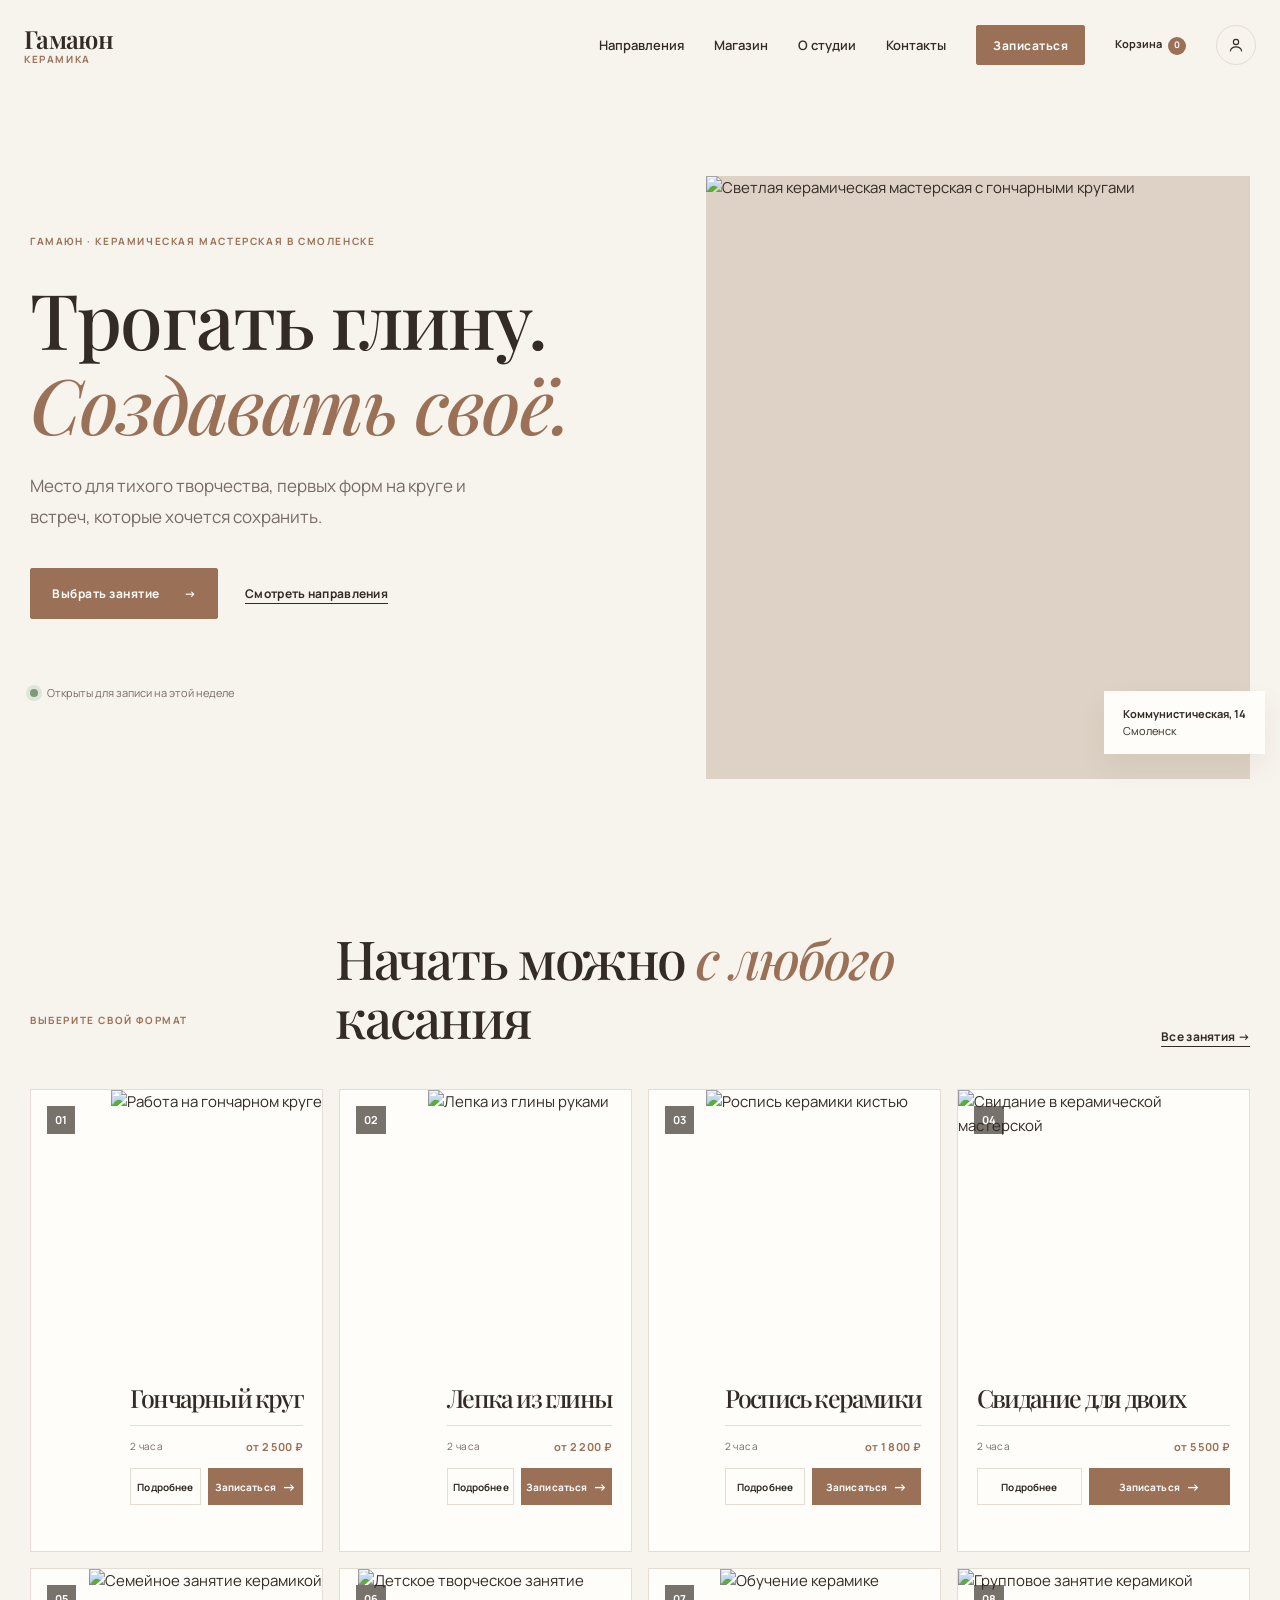
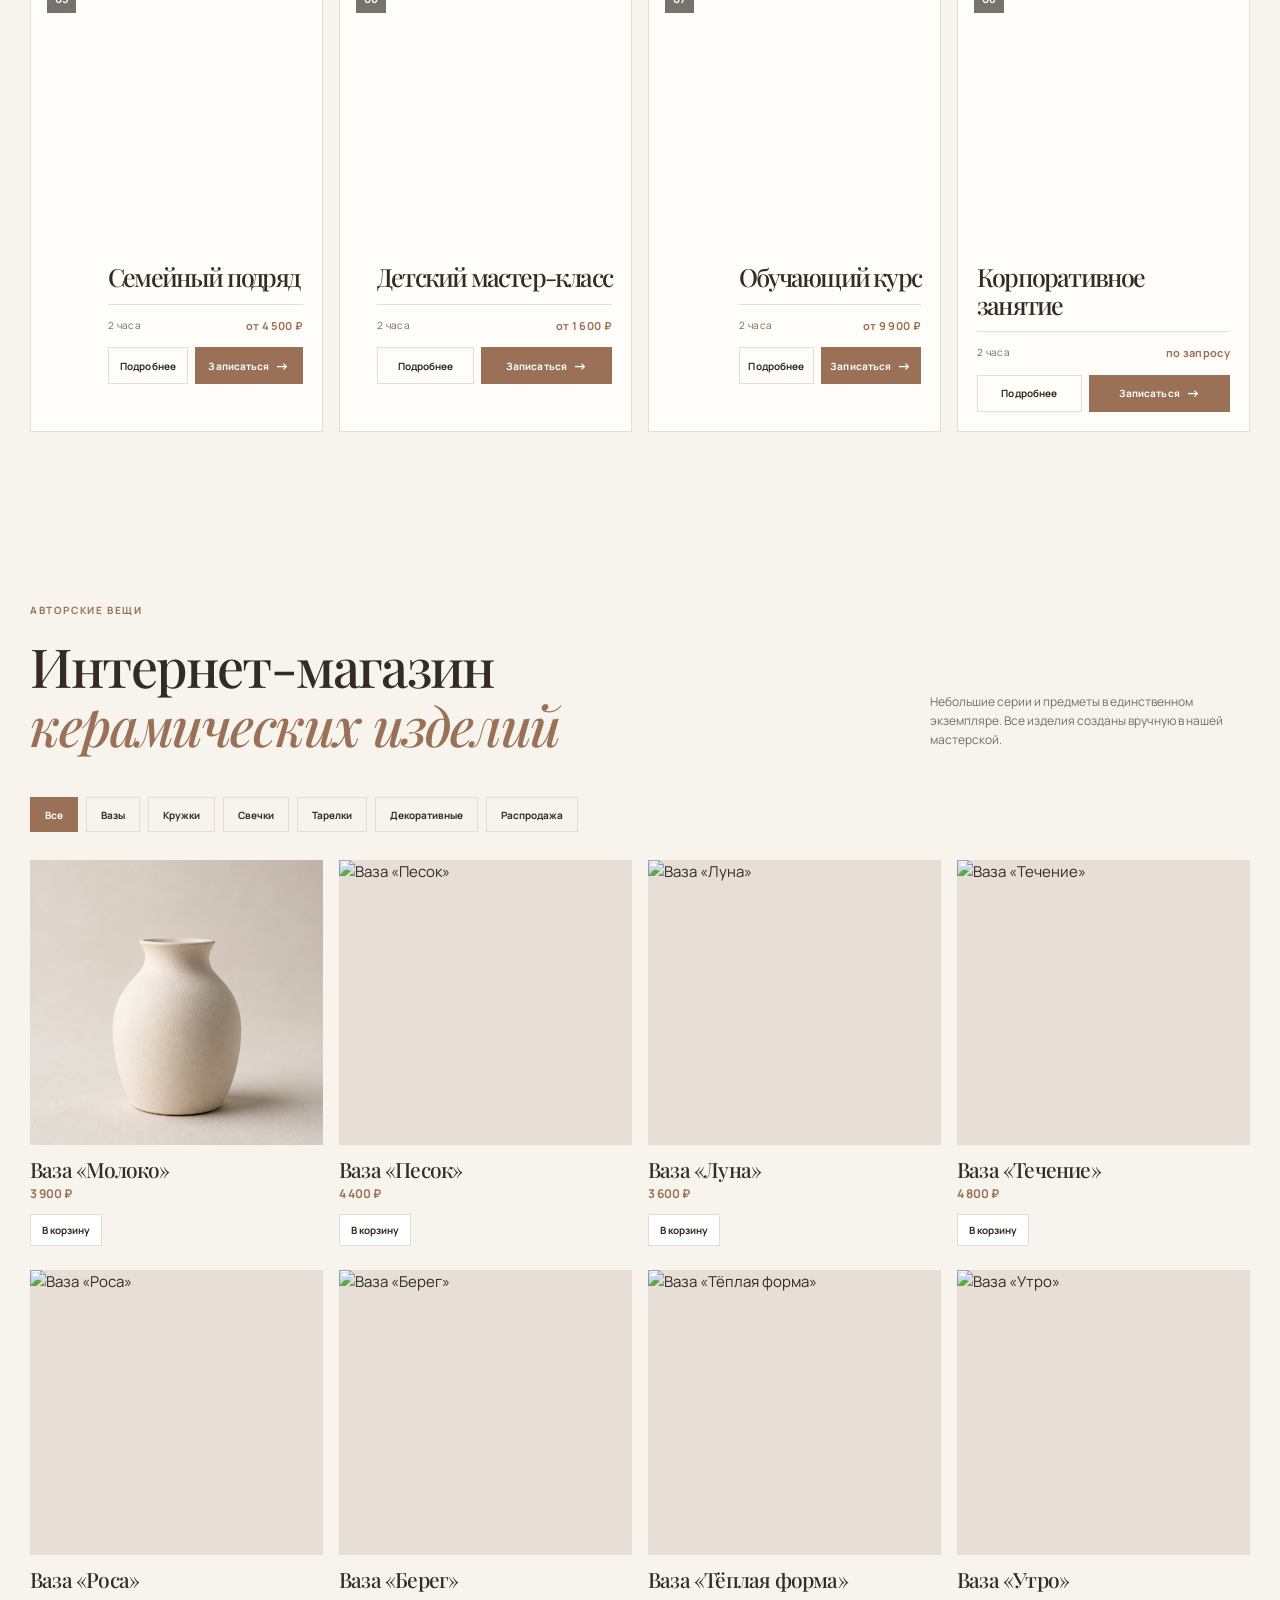
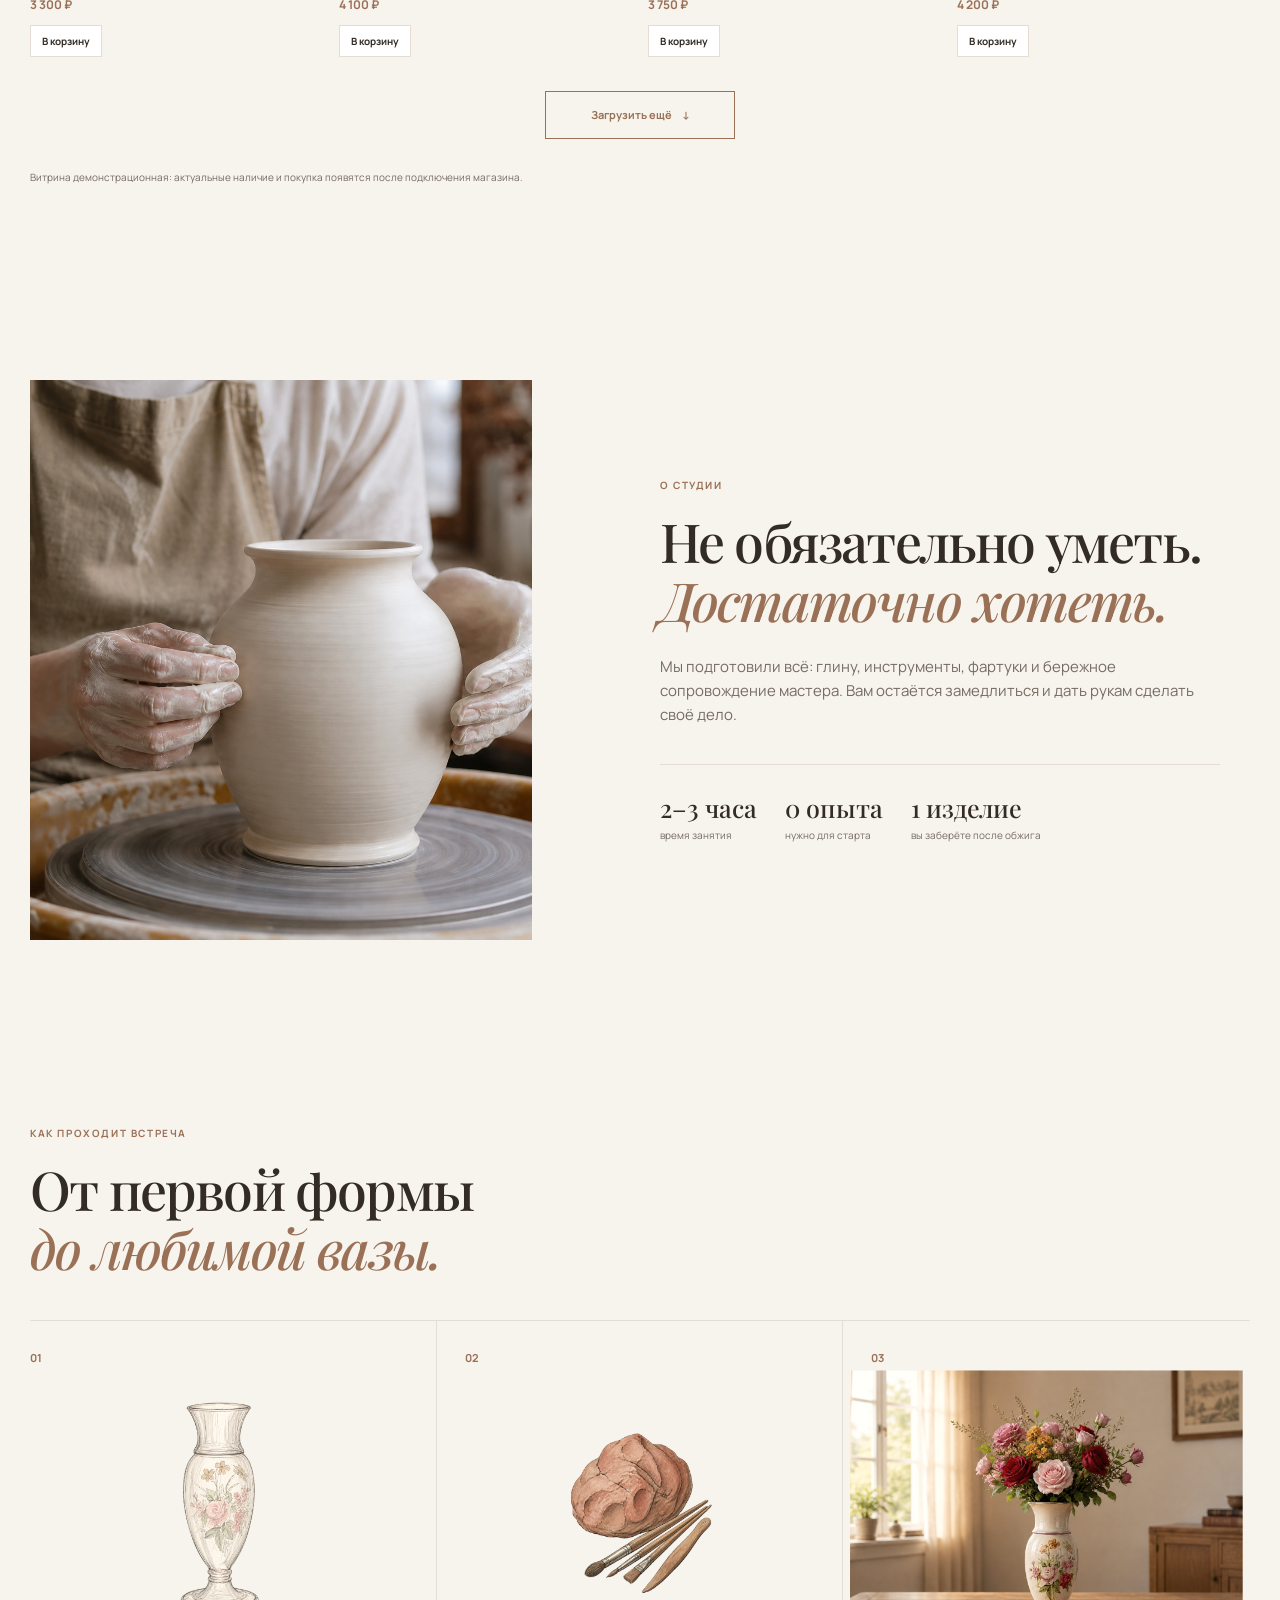
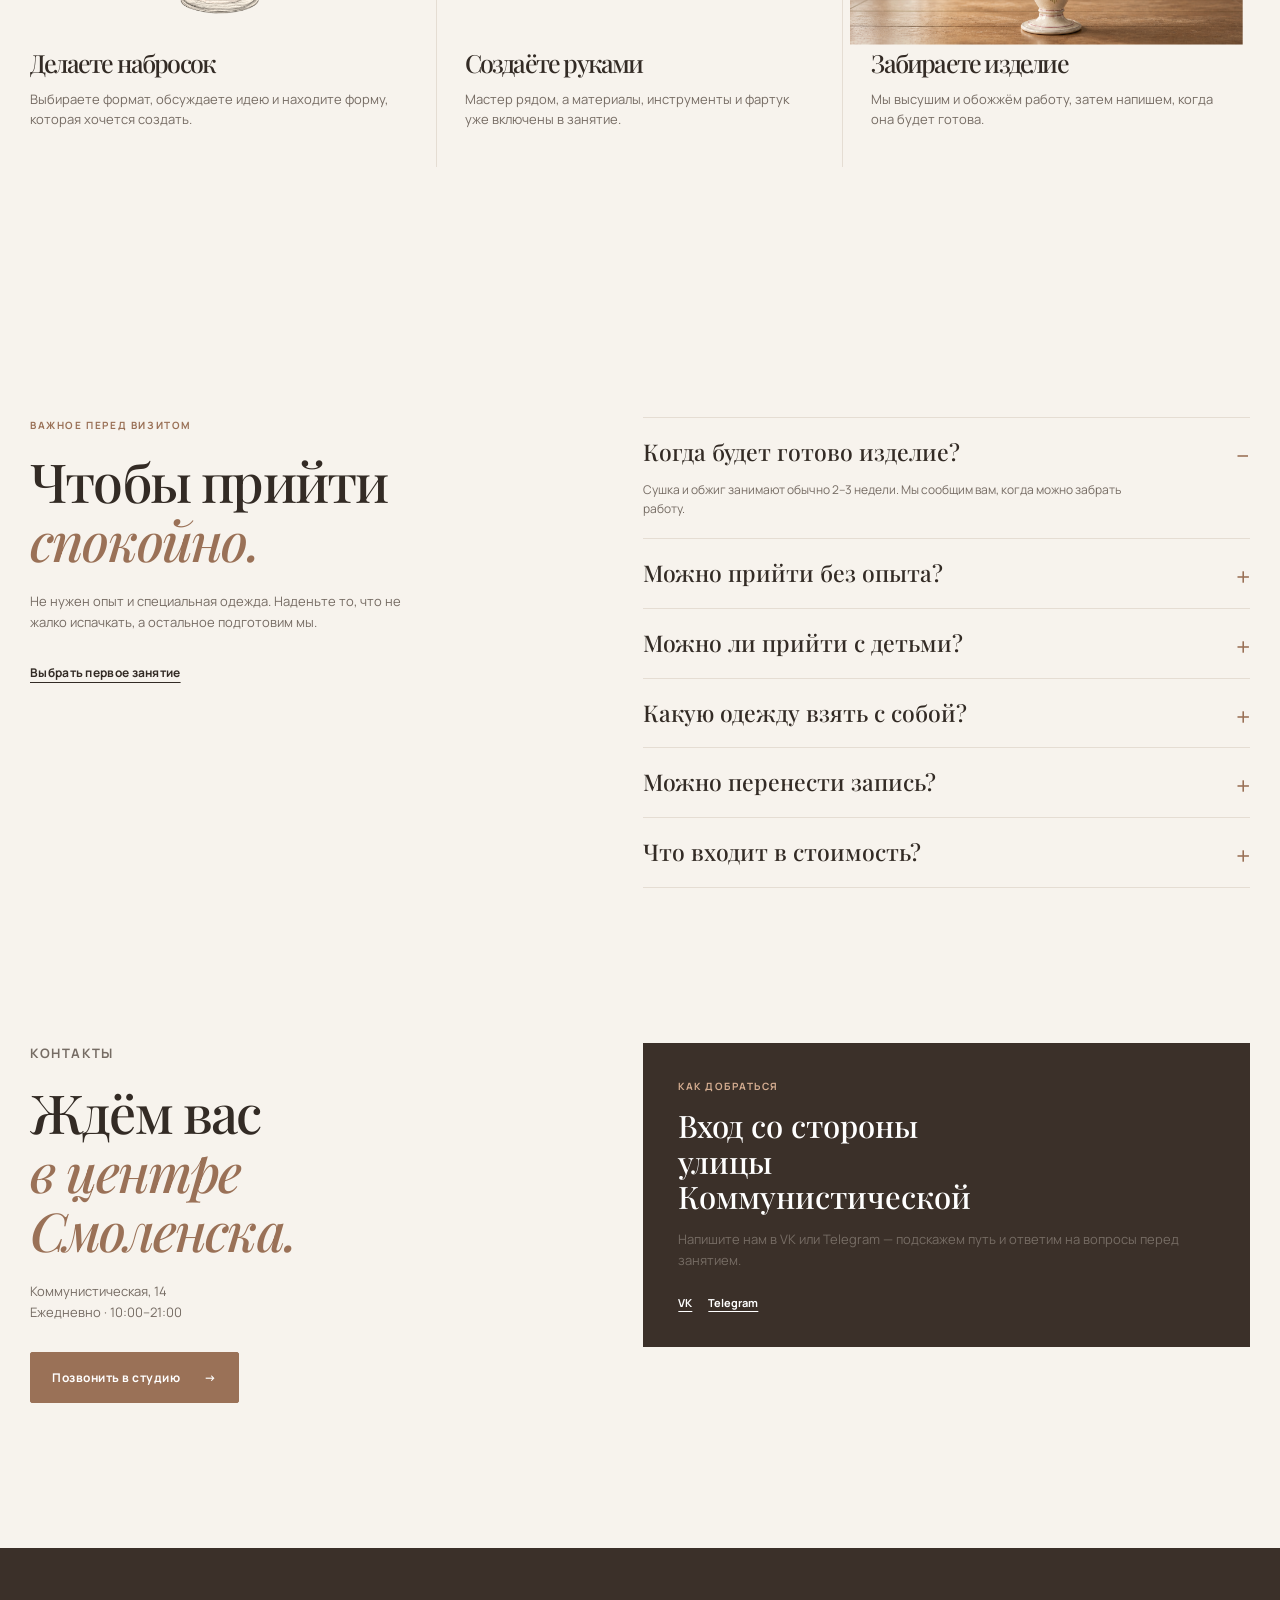
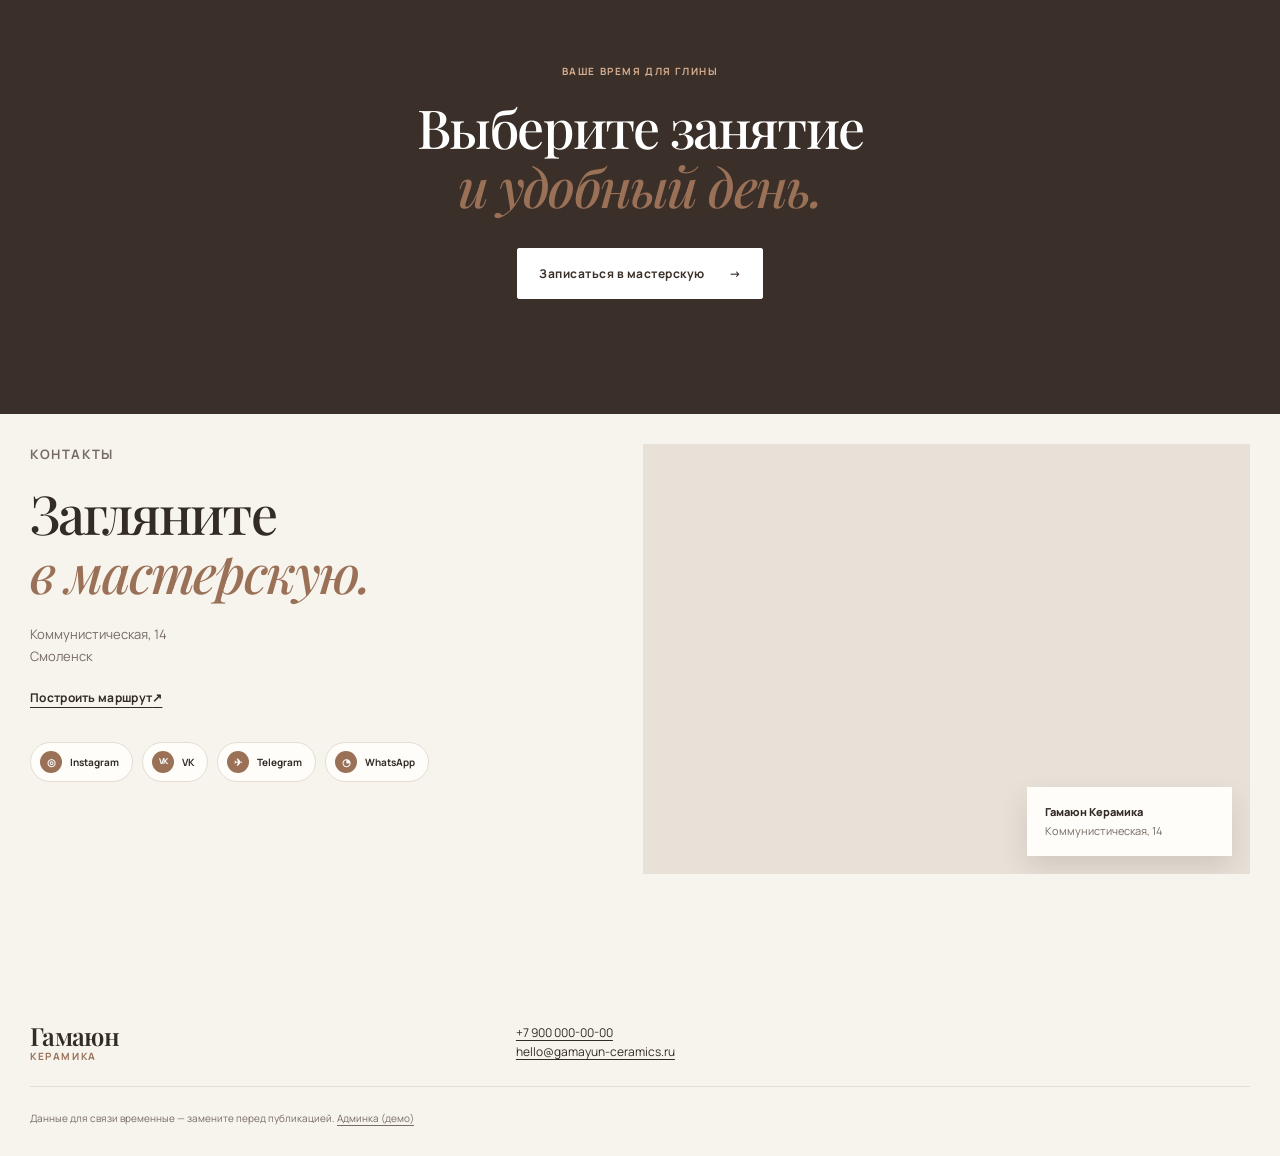
==== index.html @ 647c7cc1 "Сократить отступ у карты" ====
<!doctype html>
<html lang="ru">
  <head>
    <meta charset="utf-8">
    <meta name="viewport" content="width=device-width, initial-scale=1">
    <meta name="description" content="Гамаюн Керамика — мастерская керамики в Смоленске. Лепка, гончарный круг и мастер-классы.">
    <title>Гамаюн Керамика — мастерская в Смоленске</title>
    <link rel="preconnect" href="https://fonts.googleapis.com">
    <link rel="preconnect" href="https://fonts.gstatic.com" crossorigin>
    <link href="https://fonts.googleapis.com/css2?family=Manrope:wght@400;500;600;700&family=Playfair+Display:ital,wght@0,500;0,600;1,500&display=swap" rel="stylesheet">
    <link rel="stylesheet" href="css/style.css?v=20260825-14">
  </head>
  <body>
    <header class="site-header">
      <a class="brand" href="index.html" aria-label="Гамаюн Керамика, главная">Гамаюн <span>Керамика</span></a>
      <button class="menu-toggle" type="button" aria-expanded="false" aria-controls="site-nav" aria-label="Открыть меню">
        <span></span><span></span><span></span>
      </button>
      <nav id="site-nav" class="site-nav" aria-label="Основная навигация">
        <a href="#directions">Направления</a>
        <a href="#shop">Магазин</a>
        <a href="#studio">О студии</a>
        <a href="#contacts">Контакты</a>
        <a class="button button-small" href="booking.html">Записаться</a>
        <a class="cart-link" href="cart.html">Корзина <span data-cart-count>0</span></a>
        <a class="account-link" href="account.html" aria-label="Войти или зарегистрироваться" title="Войти или зарегистрироваться"><svg viewBox="0 0 24 24" aria-hidden="true"><circle cx="12" cy="8" r="3.5"></circle><path d="M4.5 20c.8-3.7 3.3-5.5 7.5-5.5s6.7 1.8 7.5 5.5"></path></svg></a>
      </nav>
    </header>

    <main>
      <section class="hero">
        <div class="hero-copy">
          <p class="eyebrow">Гамаюн · керамическая мастерская в Смоленске</p>
          <h1>Трогать глину.<br><em>Создавать своё.</em></h1>
          <p class="lead">Место для тихого творчества, первых форм на круге и встреч, которые хочется сохранить.</p>
          <div class="hero-actions">
            <a class="button" href="booking.html">Выбрать занятие <span aria-hidden="true">→</span></a>
            <a class="text-link" href="#directions">Смотреть направления</a>
          </div>
          <p class="availability"><span></span> Открыты для записи на этой неделе</p>
        </div>
        <div class="hero-image image-frame">
          <img data-image-key="hero" src="https://assets.zyrosite.com/cdn-cgi/image/format%3Dauto%2Cw%3D1920%2Cfit%3Dcrop/A85q42BvQaHppbOR/atelier_sa-c-same_ambiance_5-mk38g83LMkfzqwEm.jpg" alt="Светлая керамическая мастерская с гончарными кругами">
        </div>
        <aside class="hero-note"><strong>Коммунистическая, 14</strong><br>Смоленск</aside>
      </section>

      <section id="directions" class="section directions">
        <div class="section-heading">
          <p class="eyebrow">Выберите свой формат</p>
          <h2>Начать можно <em>с любого</em> касания</h2>
          <a class="text-link desktop-only" href="booking.html">Все занятия →</a>
        </div>
        <div class="direction-grid">
          <article class="direction-card"><img data-image-key="wheel" src="https://images.unsplash.com/photo-1609881582441-7c9385db15c3?auto=format&fit=crop&w=1000&q=80" alt="Работа на гончарном круге" loading="lazy"><span class="card-label">01</span><div class="card-content"><h3>Гончарный круг</h3><p>Первая форма за один вечер</p><div class="card-meta"><span>2 часа</span><strong>от 2 500 ₽</strong></div><div class="card-actions"><a href="details.html?type=wheel">Подробнее</a><a href="calendar.html?type=wheel">Записаться <span>→</span></a></div></div></article>
          <article class="direction-card"><img data-image-key="handbuilding" src="https://images.unsplash.com/photo-1610701596007-11502861dcfa?auto=format&fit=crop&w=1000&q=80" alt="Лепка из глины руками" loading="lazy"><span class="card-label">02</span><div class="card-content"><h3>Лепка из глины</h3><p>Свободная форма руками</p><div class="card-meta"><span>2 часа</span><strong>от 2 200 ₽</strong></div><div class="card-actions"><a href="details.html?type=handbuilding">Подробнее</a><a href="calendar.html?type=handbuilding">Записаться <span>→</span></a></div></div></article>
          <article class="direction-card"><img data-image-key="painting" src="https://images.unsplash.com/photo-1609881582441-7c9385db15c3?auto=format&fit=crop&w=1000&q=80" alt="Роспись керамики кистью" loading="lazy"><span class="card-label">03</span><div class="card-content"><h3>Роспись керамики</h3><p>Цвет, детали и личный узор</p><div class="card-meta"><span>2 часа</span><strong>от 1 800 ₽</strong></div><div class="card-actions"><a href="details.html?type=painting">Подробнее</a><a href="calendar.html?type=painting">Записаться <span>→</span></a></div></div></article>
          <article class="direction-card"><img data-image-key="date" src="https://images.unsplash.com/photo-1610701596007-11502861dcfa?auto=format&fit=crop&w=1000&q=80" alt="Свидание в керамической мастерской" loading="lazy"><span class="card-label">04</span><div class="card-content"><h3>Свидание для двоих</h3><p>Общее изделие и ваш вечер</p><div class="card-meta"><span>2 часа</span><strong>от 5 500 ₽</strong></div><div class="card-actions"><a href="details.html?type=date">Подробнее</a><a href="calendar.html?type=date">Записаться <span>→</span></a></div></div></article>
          <article class="direction-card"><img data-image-key="family" src="https://images.unsplash.com/photo-1565193566173-7a0ee3dbe261?auto=format&fit=crop&w=1000&q=80" alt="Семейное занятие керамикой" loading="lazy"><span class="card-label">05</span><div class="card-content"><h3>Семейный подряд</h3><p>Время вместе за одним столом</p><div class="card-meta"><span>2 часа</span><strong>от 4 500 ₽</strong></div><div class="card-actions"><a href="details.html?type=family">Подробнее</a><a href="calendar.html?type=family">Записаться <span>→</span></a></div></div></article>
          <article class="direction-card"><img data-image-key="kids" src="https://images.unsplash.com/photo-1678296728930-775d299daaca?auto=format&fit=crop&w=1000&q=80" alt="Детское творческое занятие" loading="lazy"><span class="card-label">06</span><div class="card-content"><h3>Детский мастер-класс</h3><p>Для маленьких авторов</p><div class="card-meta"><span>2 часа</span><strong>от 1 600 ₽</strong></div><div class="card-actions"><a href="details.html?type=kids">Подробнее</a><a href="calendar.html?type=kids">Записаться <span>→</span></a></div></div></article>
          <article class="direction-card"><img data-image-key="course" src="https://images.unsplash.com/photo-1610701596007-11502861dcfa?auto=format&fit=crop&w=1000&q=80" alt="Обучение керамике" loading="lazy"><span class="card-label">07</span><div class="card-content"><h3>Обучающий курс</h3><p>Больше встреч, больше навыка</p><div class="card-meta"><span>2 часа</span><strong>от 9 900 ₽</strong></div><div class="card-actions"><a href="details.html?type=course">Подробнее</a><a href="calendar.html?type=course">Записаться <span>→</span></a></div></div></article>
          <article class="direction-card"><img data-image-key="corporate" src="https://images.unsplash.com/photo-1678296728930-775d299daaca?auto=format&fit=crop&w=1000&q=80" alt="Групповое занятие керамикой" loading="lazy"><span class="card-label">08</span><div class="card-content"><h3>Корпоративное занятие</h3><p>Творческий формат для команды</p><div class="card-meta"><span>2 часа</span><strong>по запросу</strong></div><div class="card-actions"><a href="details.html?type=corporate">Подробнее</a><a href="calendar.html?type=corporate">Записаться <span>→</span></a></div></div></article>
        </div>
      </section>

      <section id="shop" class="section shop-section">
        <div class="section-heading shop-heading"><div><p class="eyebrow">Авторские вещи</p><h2>Интернет-магазин<br><em>керамических изделий</em></h2></div><p class="shop-intro">Небольшие серии и предметы в единственном экземпляре. Все изделия созданы вручную в нашей мастерской.</p></div>
        <div class="shop-filters" role="group" aria-label="Категории изделий"><button class="is-active" type="button" data-filter="all">Все</button><button type="button" data-filter="vases">Вазы</button><button type="button" data-filter="mugs">Кружки</button><button type="button" data-filter="candles">Свечки</button><button type="button" data-filter="plates">Тарелки</button><button type="button" data-filter="decor">Декоративные</button><button type="button" data-filter="sale">Распродажа</button></div>
        <div class="product-grid" aria-live="polite">
          <article class="product-card" data-category="vases"><div class="product-image"><img src="images/shop-vase-moloko.png" alt="Керамическая ваза Молоко" loading="lazy"></div><div><h3>Ваза «Молоко»</h3><p>3 900 ₽</p></div></article>
          <article class="product-card" data-category="mugs"><div class="product-image"><img src="https://images.unsplash.com/photo-1772453609632-2f4aa857f56e?auto=format&fit=crop&w=800&q=80" alt="Керамическая кружка Берег" loading="lazy"></div><div><h3>Кружка «Берег»</h3><p>1 800 ₽</p></div></article>
          <article class="product-card" data-category="plates"><div class="product-image"><img src="https://images.unsplash.com/photo-1565193566173-7a0ee3dbe261?auto=format&fit=crop&w=800&q=80" alt="Керамическая тарелка Лён" loading="lazy"></div><div><h3>Тарелка «Лён»</h3><p>2 600 ₽</p></div></article>
          <article class="product-card" data-category="candles"><div class="product-image"><img src="https://images.unsplash.com/photo-1678296728930-775d299daaca?auto=format&fit=crop&w=800&q=80" alt="Керамический подсвечник Тень" loading="lazy"></div><div><h3>Подсвечник «Тень»</h3><p>1 500 ₽</p></div></article>
          <article class="product-card" data-category="decor"><div class="product-image"><img src="https://images.unsplash.com/photo-1738744654020-9dad6814fcf4?auto=format&fit=crop&w=800&q=80" alt="Декоративный керамический объект" loading="lazy"></div><div><h3>Объект «Точка»</h3><p>2 200 ₽</p></div></article>
          <article class="product-card" data-category="vases"><div class="product-image"><img src="https://images.unsplash.com/photo-1608467976337-3ec5a6e534c3?auto=format&fit=crop&w=800&q=80" alt="Керамическая ваза Песок" loading="lazy"></div><div><h3>Ваза «Песок»</h3><p>4 400 ₽</p></div></article>
          <article class="product-card" data-category="mugs"><div class="product-image"><img src="https://images.unsplash.com/photo-1772453609632-2f4aa857f56e?auto=format&fit=crop&w=800&q=80" alt="Керамическая кружка Тёплый белый" loading="lazy"></div><div><h3>Кружка «Тёплый белый»</h3><p>1 950 ₽</p></div></article>
          <article class="product-card" data-category="plates"><div class="product-image"><img src="https://images.unsplash.com/photo-1565193566173-7a0ee3dbe261?auto=format&fit=crop&w=800&q=80" alt="Керамическая тарелка Земля" loading="lazy"></div><div><h3>Тарелка «Земля»</h3><p>2 900 ₽</p></div></article>
          <article class="product-card" data-category="candles"><div class="product-image"><img src="https://images.unsplash.com/photo-1678296728930-775d299daaca?auto=format&fit=crop&w=800&q=80" alt="Керамическая свеча Сумерки" loading="lazy"></div><div><h3>Свеча «Сумерки»</h3><p>1 700 ₽</p></div></article>
          <article class="product-card" data-category="decor"><div class="product-image"><img src="https://images.unsplash.com/photo-1738744654020-9dad6814fcf4?auto=format&fit=crop&w=800&q=80" alt="Декоративная керамическая форма" loading="lazy"></div><div><h3>Форма «Волна»</h3><p>2 800 ₽</p></div></article>
          <article class="product-card" data-category="sale"><div class="product-image"><span class="sale-badge">−20%</span><img src="https://images.unsplash.com/photo-1772453609632-2f4aa857f56e?auto=format&fit=crop&w=800&q=80" alt="Керамическая чашка Облако" loading="lazy"></div><div><h3>Чашка «Облако»</h3><p><s>1 600 ₽</s> 1 280 ₽</p></div></article>
          <article class="product-card" data-category="sale"><div class="product-image"><span class="sale-badge">−15%</span><img src="https://images.unsplash.com/photo-1608467976337-3ec5a6e534c3?auto=format&fit=crop&w=800&q=80" alt="Керамическая ваза Мягкая форма" loading="lazy"></div><div><h3>Ваза «Мягкая форма»</h3><p><s>3 200 ₽</s> 2 720 ₽</p></div></article>
        </div>
        <button class="load-more" type="button" hidden>Загрузить ещё <span aria-hidden="true">↓</span></button>
        <p class="shop-note">Витрина демонстрационная: актуальные наличие и покупка появятся после подключения магазина.</p>
      </section>

      <section id="studio" class="section story-section">
        <div class="story-image image-frame"><img data-image-key="studio" data-fallback-src="images/studio-white-clay-vase.png" src="images/studio-white-clay-vase.png" alt="Мастер создаёт светлую керамическую вазу на гончарном круге" loading="lazy"></div>
        <div class="story-copy">
          <p class="eyebrow">О студии</p>
          <h2>Не обязательно уметь.<br><em>Достаточно хотеть.</em></h2>
          <p>Мы подготовили всё: глину, инструменты, фартуки и бережное сопровождение мастера. Вам остаётся замедлиться и дать рукам сделать своё дело.</p>
          <dl><div><dt>2–3 часа</dt><dd>время занятия</dd></div><div><dt>0 опыта</dt><dd>нужно для старта</dd></div><div><dt>1 изделие</dt><dd>вы заберёте после обжига</dd></div></dl>
        </div>
      </section>

      <section class="section process-section">
        <p class="eyebrow">Как проходит встреча</p><h2>От первой формы<br><em>до любимой вазы.</em></h2>
        <div class="process-grid"><article><span>01</span><img class="process-photo" src="images/process-sketch-cutout.png" alt="Набросок будущей керамической вазы"><h3>Делаете набросок</h3><p>Выбираете формат, обсуждаете идею и находите форму, которая хочется создать.</p></article><article><span>02</span><img class="process-photo" src="images/process-clay-cutout.png" alt="Кусочек глины и инструменты для работы"><h3>Создаёте руками</h3><p>Мастер рядом, а материалы, инструменты и фартук уже включены в занятие.</p></article><article><span>03</span><img class="process-photo" src="images/process-vase-landscape.png" alt="Готовая керамическая ваза с цветами"><h3>Забираете изделие</h3><p>Мы высушим и обожжём работу, затем напишем, когда она будет готова.</p></article></div>
      </section>

      <section class="section visit-section"><div><p class="eyebrow">Важное перед визитом</p><h2>Чтобы прийти<br><em>спокойно.</em></h2><p class="visit-copy">Не нужен опыт и специальная одежда. Наденьте то, что не жалко испачкать, а остальное подготовим мы.</p><a class="text-link" href="booking.html">Выбрать первое занятие</a></div><div class="faq-list"><details open><summary>Когда будет готово изделие?</summary><p>Сушка и обжиг занимают обычно 2–3 недели. Мы сообщим вам, когда можно забрать работу.</p></details><details><summary>Можно прийти без опыта?</summary><p>Да. Большинство наших занятий подходят тем, кто впервые пробует работать с глиной.</p></details><details><summary>Можно ли прийти с детьми?</summary><p>Да, будем рады. На семейные и детские занятия ждём детей от 4 лет вместе со взрослым — мастер подскажет и поможет на каждом этапе.</p></details><details><summary>Какую одежду взять с собой?</summary><p>Приходите в любой удобной одежде. В студии выдадим фирменный фартук, чтобы можно было полностью сосредоточиться на глине и не переживать о мелочах.</p></details><details><summary>Можно перенести запись?</summary><p>Да, условия переноса и отмены показываем перед оплатой и сохраняем в личном кабинете.</p></details><details><summary>Что входит в стоимость?</summary><p>Глина, глазури, инструменты, обжиг, фартук и сопровождение мастера.</p></details></div></section>

      <section class="section contact-section"><div><p class="eyebrow">Контакты</p><h2>Ждём вас<br><em>в центре Смоленска.</em></h2><p>Коммунистическая, 14<br>Ежедневно · 10:00–21:00</p><a class="button" href="tel:+79000000000">Позвонить в студию <span>→</span></a></div><div class="contact-card"><span>Как добраться</span><strong>Вход со стороны улицы Коммунистической</strong><p>Напишите нам в VK или Telegram — подскажем путь и ответим на вопросы перед занятием.</p><div><a href="#" aria-label="VK студии">VK</a><a href="#" aria-label="Telegram студии">Telegram</a></div></div></section>

      <section class="cta-section">
        <p class="eyebrow">Ваше время для глины</p>
        <h2>Выберите занятие<br><em>и удобный день.</em></h2>
        <a class="button button-light" href="booking.html">Записаться в мастерскую <span aria-hidden="true">→</span></a>
      </section>
    </main>

    <section id="contacts" class="contact-section">
      <div class="contact-copy">
        <p class="eyebrow">Контакты</p>
        <h2>Загляните<br><em>в мастерскую.</em></h2>
        <p class="contact-address">Коммунистическая, 14<br>Смоленск</p>
        <a class="text-link map-link" href="https://yandex.ru/maps/?text=%D0%A1%D0%BC%D0%BE%D0%BB%D0%B5%D0%BD%D1%81%D0%BA%2C%20%D1%83%D0%BB%D0%B8%D1%86%D0%B0%20%D0%9A%D0%BE%D0%BC%D0%BC%D1%83%D0%BD%D0%B8%D1%81%D1%82%D0%B8%D1%87%D0%B5%D1%81%D0%BA%D0%B0%D1%8F%2C%2014" target="_blank" rel="noopener">Построить маршрут <span aria-hidden="true">↗</span></a>
        <div class="social-links" aria-label="Социальные сети">
          <a href="#" aria-label="Instagram" title="Instagram"><span>◎</span><b>Instagram</b></a>
          <a href="#" aria-label="VK" title="VK"><span>VK</span><b>VK</b></a>
          <a href="#" aria-label="Telegram" title="Telegram"><span>✈</span><b>Telegram</b></a>
          <a href="#" aria-label="WhatsApp" title="WhatsApp"><span>◔</span><b>WhatsApp</b></a>
        </div>
      </div>
      <div class="contact-map">
        <iframe title="Карта: Гамаюн Керамика, Коммунистическая, 14, Смоленск" src="https://yandex.ru/map-widget/v1/?ll=32.051397%2C54.780497&z=19.81&l=map&pt=32.051397%2C54.780497%2Cpm2rdm&v=20260825-6" loading="lazy"></iframe>
        <div class="map-caption"><strong>Гамаюн Керамика</strong><span>Коммунистическая, 14</span></div>
      </div>
    </section>

    <footer class="site-footer">
      <a class="brand" href="index.html">Гамаюн <span>Керамика</span></a>
      <div><a href="tel:+79000000000">+7 900 000-00-00</a><br><a href="mailto:hello@gamayun-ceramics.ru">hello@gamayun-ceramics.ru</a></div>
      <p class="footer-note">Данные для связи временные — замените перед публикацией. <a href="admin.html">Админка (демо)</a></p>
    </footer>
    <script src="js/main.js?v=20260825-5"></script>
  </body>
</html>
---- css/style.css ----
:root { --paper:#f7f3ed; --card:#fffdf9; --ink:#332b25; --muted:#766c64; --clay:#9a7157; --line:#e5ddd3; --dark:#3b3029; --serif:"Playfair Display", Georgia, serif; --sans:Manrope, Arial, sans-serif; }
* { box-sizing:border-box; } html { scroll-behavior:smooth; } body { margin:0; background:var(--paper); color:var(--ink); font-family:var(--sans); font-size:15px; line-height:1.6; } a { color:inherit; text-decoration:none; } img { display:block; width:100%; height:100%; object-fit:cover; } .site-header { width:min(1320px, calc(100% - 48px)); min-height:90px; margin:auto; display:flex; align-items:center; justify-content:space-between; gap:24px; } .brand { font:600 25px/1 var(--serif); letter-spacing:-.7px; } .brand span { display:block; margin-top:2px; color:var(--clay); font:500 italic 12px/1 var(--sans); letter-spacing:1.7px; text-transform:uppercase; } .site-nav { display:flex; align-items:center; gap:30px; font-size:13px; font-weight:600; } .site-nav > a:not(.button) { transition:color .2s; } .site-nav > a:not(.button):hover,.text-link:hover { color:var(--clay); } .menu-toggle { display:none; border:0; background:transparent; font:600 13px var(--sans); color:var(--ink); } .button { display:inline-flex; align-items:center; justify-content:center; gap:24px; min-height:51px; padding:13px 21px; border:1px solid var(--clay); border-radius:2px; background:var(--clay); color:#fff; font:700 12px var(--sans); letter-spacing:.5px; transition:transform .2s, background .2s; } .button:hover { background:#805942; transform:translateY(-2px); } .button-small { min-height:40px; padding:9px 16px; } .text-link { display:inline-flex; align-items:center; font-weight:700; font-size:12px; letter-spacing:.3px; text-decoration:underline; text-underline-offset:5px; transition:color .2s; } .eyebrow { margin:0 0 18px; color:var(--clay); font-size:10px; font-weight:700; letter-spacing:1.6px; text-transform:uppercase; } h1,h2,h3,p { margin-top:0; } h1,h2,h3 { font-family:var(--serif); font-weight:500; line-height:1.1; letter-spacing:-1.8px; } h1 { font-size:clamp(47px, 6vw, 84px); } h2 { font-size:clamp(35px, 4.2vw, 58px); } h3 { font-size:27px; } em { color:var(--clay); font-weight:500; } .hero { position:relative; display:grid; grid-template-columns:1fr minmax(370px, .95fr); gap:clamp(40px, 8vw, 140px); align-items:center; width:min(1220px, calc(100% - 48px)); min-height:calc(100vh - 90px); margin:auto; padding:55px 0 80px; } .hero-copy { max-width:620px; } .hero h1 { margin-bottom:26px; } .lead { max-width:460px; color:var(--muted); font-size:17px; line-height:1.8; } .hero-actions { display:flex; align-items:center; gap:27px; margin-top:36px; } .availability { display:flex; align-items:center; gap:9px; margin-top:65px; font-size:11px; color:var(--muted); } .availability span { width:8px; height:8px; border-radius:50%; background:#7b9b78; box-shadow:0 0 0 4px #dce7d9; } .hero-image { height:min(67vh, 670px); min-height:490px; } .image-frame { overflow:hidden; background:#ddd2c5; } .hero-image img { transition:transform .7s ease; } .hero-image:hover img { transform:scale(1.025); } .hero-note { position:absolute; right:-15px; bottom:96px; padding:14px 19px; background:var(--card); box-shadow:0 12px 30px #4b382211; font-size:11px; line-height:1.6; } .hero-note strong { font-weight:700; } .section { width:min(1220px, calc(100% - 48px)); margin:0 auto; padding:125px 0; } .section-heading { display:flex; align-items:end; justify-content:space-between; margin-bottom:43px; } .section-heading h2 { max-width:680px; margin-bottom:0; } .direction-grid { display:grid; grid-template-columns:1.25fr 1fr 1fr; gap:16px; } .direction-card { min-height:426px; position:relative; overflow:hidden; display:flex; flex-direction:column; justify-content:end; padding:26px; color:#fff; background:var(--dark); } .direction-card::after { content:""; position:absolute; inset:0; background:linear-gradient(180deg,transparent 30%,#211914a8); } .direction-card > * { position:relative; z-index:1; } .direction-card img { position:absolute; inset:0; z-index:0; transition:transform .5s; } .direction-card:hover img { transform:scale(1.04); } .card-wide { min-height:486px; } .card-label { position:absolute; top:24px; left:26px; font-size:11px; font-weight:700; } .direction-card h3 { margin:0 0 5px; } .direction-card p:not(.eyebrow) { margin-bottom:0; font-size:12px; opacity:.9; } .card-arrow { position:absolute; right:26px; bottom:28px; font-size:25px; transition:transform .2s; } .direction-card:hover .card-arrow { transform:translate(3px,-3px); } .tone-card { background:#b18a71; } .tone-card::after { display:none; } .tone-card .eyebrow { color:#f9ece0; } .tone-card h3 { font-size:34px; } .story-section { display:grid; grid-template-columns:.85fr 1fr; align-items:center; gap:clamp(45px, 10vw, 150px); padding-top:70px; } .story-image { height:560px; } .story-copy { max-width:560px; } .story-copy h2 { margin-bottom:26px; } .story-copy > p:not(.eyebrow) { color:var(--muted); font-size:15px; } dl { display:flex; gap:28px; margin:37px 0 0; padding-top:26px; border-top:1px solid var(--line); } dt { font:500 25px var(--serif); } dd { margin:3px 0 0; color:var(--muted); font-size:10px; } .cta-section { margin-top:50px; padding:115px 24px; text-align:center; background:var(--dark); color:#fff; } .cta-section .eyebrow { color:#d5ad91; } .cta-section h2 { margin-bottom:33px; } .button-light { background:#fff; border-color:#fff; color:var(--dark); } .button-light:hover { background:#f4e8de; } .site-footer { display:grid; grid-template-columns:1.3fr 1fr 1fr; gap:25px; width:min(1220px, calc(100% - 48px)); margin:auto; padding:54px 0 30px; font-size:12px; } .site-footer p { margin-bottom:0; } .site-footer a:not(.brand) { text-decoration:underline; text-underline-offset:3px; } .footer-note { grid-column:1 / -1; padding-top:23px; border-top:1px solid var(--line); color:var(--muted); font-size:10px; }
/* Booking */ .back-link { font-size:12px; font-weight:700; text-decoration:underline; text-underline-offset:5px; } .booking-page,.calendar-page { width:min(1100px, calc(100% - 48px)); margin:auto; padding:70px 0 120px; } .booking-intro { max-width:650px; margin-bottom:55px; } .booking-intro h1,.calendar-intro h1 { margin-bottom:17px; font-size:clamp(45px, 5vw, 68px); } .booking-intro > p:last-child,.calendar-intro > p:last-child { color:var(--muted); font-size:15px; } .service-list { border-top:1px solid var(--line); } .service-row { display:grid; grid-template-columns:55px 1fr 120px 25px; gap:15px; align-items:center; min-height:105px; border-bottom:1px solid var(--line); transition:background .2s, padding .2s; } .service-row:hover { margin:0 -18px; padding:0 18px; background:#f0e9e1; } .service-number,.service-price { color:var(--muted); font-size:11px; } .service-row strong { display:block; font:500 27px var(--serif); letter-spacing:-.7px; } .service-row small { color:var(--muted); font-size:11px; } .service-price { text-align:right; font-weight:700; } .service-arrow { font-size:24px; text-align:right; color:var(--clay); } .booking-note { max-width:580px; margin-top:28px; color:var(--muted); font-size:11px; }
/* Calendar */ .calendar-intro { margin-bottom:40px; } .calendar-layout { display:grid; grid-template-columns:minmax(0,1fr) 292px; align-items:start; gap:22px; } .calendar-shell,.booking-summary { background:var(--card); border:1px solid var(--line); } .calendar-shell { padding:22px; } .booking-summary { position:sticky; top:18px; padding:25px; } .booking-summary h2 { margin:0; font-size:28px; } .summary-price { margin:5px 0 0; color:var(--clay); font-size:13px; font-weight:700; } .booking-summary hr { border:0; border-top:1px solid var(--line); margin:25px 0 18px; } .summary-label { margin:0 0 5px; color:var(--muted); font-size:10px; font-weight:700; letter-spacing:1px; text-transform:uppercase; } .selected-slot { min-height:48px; margin-bottom:16px; font:500 17px/1.4 var(--serif); } .summary-hint { color:var(--muted); font-size:10px; line-height:1.6; } .booking-summary .button { width:100%; margin-top:9px; } .booking-summary .button:disabled { cursor:not-allowed; background:#cdc5bd; border-color:#cdc5bd; transform:none; } .fc { --fc-border-color:var(--line); --fc-button-bg-color:transparent; --fc-button-border-color:var(--line); --fc-button-text-color:var(--ink); --fc-button-hover-bg-color:#f0e9e1; --fc-button-hover-border-color:var(--line); --fc-button-active-bg-color:var(--clay); --fc-button-active-border-color:var(--clay); --fc-today-bg-color:#f8f1e8; font-family:var(--sans); font-size:11px; } .fc .fc-toolbar-title { font:500 23px var(--serif); letter-spacing:-.6px; text-transform:capitalize; } .fc .fc-button { border-radius:2px; box-shadow:none!important; padding:8px 10px; font:700 10px var(--sans); text-transform:capitalize; } .fc .fc-toolbar { gap:12px; flex-wrap:wrap; } .fc .fc-col-header-cell-cushion { padding:10px 3px; color:var(--muted); font-size:9px; font-weight:700; text-decoration:none; text-transform:uppercase; } .fc .fc-timegrid-slot-label-cushion { color:var(--muted); font-size:9px; } .fc-event { padding:3px 5px; border-radius:2px; font-size:9px; } .fc-daygrid-day-number { padding:7px; text-decoration:none; } .slot-dialog { width:min(420px, calc(100% - 32px)); border:0; border-radius:3px; padding:31px; color:var(--ink); background:var(--card); box-shadow:0 20px 70px #30251d66; } .slot-dialog::backdrop { background:#332b2566; } .slot-dialog h2 { margin-bottom:22px; font-size:30px; text-transform:capitalize; } .dialog-close { position:absolute; top:12px; right:16px; border:0; color:var(--ink); background:transparent; font-size:27px; cursor:pointer; } .time-options { display:grid; grid-template-columns:repeat(2,1fr); gap:9px; margin-bottom:23px; } .time-option { padding:13px; border:1px solid var(--line); background:#fff; color:var(--ink); cursor:pointer; font:700 13px var(--sans); transition:background .2s,color .2s; } .time-option:hover { color:#fff; background:var(--clay); border-color:var(--clay); }
@media (max-width:800px) { .site-header { width:min(100% - 32px, 1320px); min-height:76px; } .site-nav { display:none; position:absolute; z-index:4; top:67px; right:16px; flex-direction:column; align-items:stretch; gap:4px; padding:15px; background:var(--card); border:1px solid var(--line); box-shadow:0 12px 25px #332b2514; } .site-nav.is-open { display:flex; } .menu-toggle { display:block; } .hero { grid-template-columns:1fr; width:min(100% - 32px, 600px); min-height:0; padding:55px 0 80px; gap:40px; } .hero-image { grid-row:1; min-height:350px; height:57vh; } .hero h1 { margin-bottom:17px; } .availability { margin-top:38px; } .hero-note { right:0; bottom:95px; } .section { width:min(100% - 32px, 600px); padding:78px 0; } .section-heading { margin-bottom:28px; } .desktop-only { display:none; } .direction-grid { grid-template-columns:1fr; } .direction-card,.card-wide { min-height:330px; } .story-section { grid-template-columns:1fr; gap:36px; padding-top:20px; } .story-image { height:380px; } .cta-section { margin-top:0; padding:83px 20px; } .site-footer { grid-template-columns:1fr 1fr; width:min(100% - 32px, 600px); } .site-footer .brand { grid-column:1/-1; } .booking-page,.calendar-page { width:min(100% - 32px, 600px); padding:48px 0 80px; } .service-row { grid-template-columns:30px 1fr 20px; min-height:94px; gap:8px; } .service-price { display:none; } .service-row strong { font-size:23px; } .service-row:hover { margin:0 -8px; padding:0 8px; } .calendar-layout { grid-template-columns:1fr; } .booking-summary { position:static; order:-1; } .calendar-shell { padding:12px 4px; overflow:auto; } .fc { min-width:570px; } .fc .fc-toolbar-title { font-size:20px; } }
@media (max-width:430px) { .hero-actions { align-items:start; flex-direction:column; gap:19px; } .hero-note { bottom:93px; } dl { gap:14px; } dt { font-size:21px; } .site-footer { grid-template-columns:1fr; } .calendar-shell { margin:0 -16px; } }

/* Eight directions on the home page */
.direction-grid { grid-template-columns:repeat(4, 1fr); }
.direction-card { min-height:365px; padding:24px; }
.direction-card::after { background:linear-gradient(180deg,transparent 25%,#211914b3); }
.direction-card h3 { font-size:25px; }
.direction-card p:not(.eyebrow) { font-size:11px; }
.card-label { top:22px; left:24px; }
.card-arrow { right:24px; bottom:25px; font-size:23px; }
@media (max-width:1000px) { .direction-grid { grid-template-columns:repeat(2, 1fr); } }

.direction-card { min-height:430px; }
.card-content { width:100%; }
.card-meta { display:flex; justify-content:space-between; gap:12px; margin-top:18px; padding-top:14px; border-top:1px solid #ffffff59; font-size:10px; letter-spacing:.35px; }
.card-meta strong { font-size:11px; }
.card-actions { display:grid; grid-template-columns:1fr 1.35fr; gap:7px; margin-top:13px; }
.card-actions a { display:flex; align-items:center; justify-content:center; min-height:37px; border:1px solid #ffffff9c; color:#fff; font-size:10px; font-weight:700; letter-spacing:.1px; transition:background .2s,color .2s; }
.card-actions a:last-child { border-color:#fff; background:#fff; color:var(--ink); }
.card-actions a:hover { background:#fff; color:var(--ink); }
.card-actions a:last-child:hover { background:#ead8ca; border-color:#ead8ca; }
.card-actions span { margin-left:6px; font-size:14px; }
.details-page { width:min(1120px, calc(100% - 48px)); margin:auto; padding:55px 0 120px; }
.details-card { display:grid; grid-template-columns:1fr .92fr; gap:clamp(35px, 7vw, 100px); align-items:center; min-height:590px; padding:clamp(30px, 5vw, 68px); background:var(--card); border:1px solid var(--line); }
.details-card h1 { margin-bottom:22px; }
.details-card .lead { max-width:470px; }
.detail-facts { display:flex; gap:14px; margin:30px 0; }
.detail-facts div { min-width:145px; padding:15px; border:1px solid var(--line); }
.detail-facts span { display:block; margin-bottom:4px; color:var(--muted); font-size:9px; font-weight:700; letter-spacing:1px; text-transform:uppercase; }
.detail-facts strong { font:500 21px var(--serif); }
.detail-copy { max-width:510px; color:var(--muted); font-size:13px; }
.details-photo { min-height:460px; height:100%; }
@media (max-width:800px) { .direction-card { min-height:390px; } .details-page { width:min(100% - 32px, 600px); padding:36px 0 70px; } .details-card { grid-template-columns:1fr; padding:25px; } .details-photo { grid-row:1; min-height:320px; } }

/* Service cards: photo first, information in a clear panel below it */
.direction-card { display:grid; grid-template-rows:225px auto; min-height:0; padding:0; overflow:hidden; color:var(--ink); background:var(--card); border:1px solid var(--line); }
.direction-card::after { display:none; }
.direction-card img { position:static; inset:auto; width:100%; height:225px; grid-row:1; transition:transform .5s; }
.direction-card:hover img { transform:scale(1.035); }
.direction-card .card-label { z-index:2; top:16px; left:16px; padding:5px 8px; color:#fff; background:#332b25a8; }
.direction-card .card-content { grid-row:2; padding:19px; background:var(--card); }
.direction-card h3 { margin:0 0 5px; color:var(--ink); font-size:25px; }
.direction-card p:not(.eyebrow) { min-height:18px; margin:0; color:var(--muted); font-size:11px; opacity:1; }
.direction-card .card-meta { margin-top:15px; padding-top:12px; border-top-color:var(--line); color:var(--muted); }
.direction-card .card-meta strong { color:var(--clay); }
.direction-card .card-actions a { border-color:var(--line); color:var(--ink); }
.direction-card .card-actions a:last-child { border-color:var(--clay); background:var(--clay); color:#fff; }
.direction-card .card-actions a:hover { border-color:var(--clay); background:#f1e5da; color:var(--ink); }
.direction-card .card-actions a:last-child:hover { background:#805942; border-color:#805942; color:#fff; }
@media (max-width:800px) { .direction-card { grid-template-rows:250px auto; } .direction-card img { height:250px; } }

/* Fixed geometry keeps every service card aligned, regardless of title length. */
.direction-grid { grid-template-columns:repeat(4, minmax(0, 1fr)); }
.direction-card .card-content { min-height:186px; }
.direction-card img { object-position:center; }
@media (max-width:1000px) { .direction-grid { grid-template-columns:repeat(2, minmax(0, 1fr)); } }

/* Phone layout: a single, readable column instead of compressed desktop cards. */
@media (max-width:800px) {
  body { overflow-x:hidden; }
  .site-header { position:relative; width:calc(100% - 32px); }
  .section { width:calc(100% - 32px); padding:62px 0; }
  .section-heading { display:block; margin-bottom:25px; }
  .section-heading .eyebrow { margin-bottom:12px; }
  .section-heading h2 { font-size:clamp(35px, 11vw, 46px); }
  .hero { width:calc(100% - 32px); padding:34px 0 58px; gap:28px; }
  .hero h1 { font-size:clamp(45px, 14vw, 61px); letter-spacing:-1.5px; }
  .hero-image { min-height:0; height:auto; aspect-ratio:4 / 5; }
  .hero-note { right:0; bottom:76px; padding:11px 14px; }
  .lead { font-size:15px; line-height:1.7; }
  .hero-actions { margin-top:26px; gap:18px; }
  .availability { margin-top:32px; }

  .direction-grid { grid-template-columns:minmax(0, 1fr); gap:18px; }
  .direction-card { grid-template-rows:250px auto; width:100%; min-width:0; }
  .direction-card img { height:250px; object-fit:cover; }
  .direction-card .card-content { min-height:0; padding:18px; }
  .direction-card h3 { font-size:28px; line-height:1.05; }
  .direction-card .card-meta { margin-top:13px; }
  .direction-card .card-actions { grid-template-columns:1fr 1.25fr; }
  .direction-card .card-actions a { min-height:43px; font-size:11px; }

  .shop-heading h2 { font-size:clamp(35px, 10vw, 45px); }
  .shop-filters { gap:7px; }
  .product-grid { grid-template-columns:repeat(2, minmax(0, 1fr)); gap:25px 12px; }
  .product-image { height:190px; }
  .product-card h3 { font-size:18px; letter-spacing:-.5px; }

  .story-section { padding-top:28px; }
  .story-image { height:auto; min-height:0; aspect-ratio:4 / 5; }
  .process-section > h2 { margin-bottom:28px; }
  .process-photo { max-width:100%; height:220px; }
  .process-grid article:nth-child(3) .process-photo { height:220px; transform:none; }
  .visit-section, .contact-section { padding-top:62px; }
  .cta-section { padding:70px 20px; }
  .site-footer { width:calc(100% - 32px); padding-top:42px; }
}

@media (max-width:390px) {
  .direction-card { grid-template-rows:225px auto; }
  .direction-card img { height:225px; }
  .direction-card h3 { font-size:26px; }
  .direction-card .card-actions a { font-size:10px; }
  .product-image { height:168px; }
}

/* Contacts */
.contact-section { display:grid; grid-template-columns:minmax(0,.82fr) minmax(0,1.18fr); gap:clamp(42px,8vw,120px); align-items:center; width:min(1220px, calc(100% - 48px)); margin:0 auto; padding:110px 0; }
.contact-copy h2 { margin-bottom:27px; }
.contact-address { margin:0 0 18px; color:var(--muted); font-size:17px; line-height:1.7; }
.map-link { margin-bottom:34px; }
.social-links { display:flex; flex-wrap:wrap; gap:9px; }
.social-links a { display:inline-flex; align-items:center; gap:8px; min-height:40px; padding:8px 13px 8px 9px; border:1px solid var(--line); border-radius:22px; background:var(--card); color:var(--ink); font-size:10px; font-weight:700; transition:transform .2s,border .2s,color .2s; }
.social-links a:hover { border-color:var(--clay); color:var(--clay); transform:translateY(-2px); }
.social-links span { display:grid; width:22px; height:22px; place-items:center; border-radius:50%; background:var(--clay); color:#fff; font-size:10px; font-weight:800; }
.social-links a:nth-child(2) span { font-size:8px; letter-spacing:-.7px; }
.social-links b { font-weight:700; }
.contact-map { position:relative; min-height:430px; overflow:hidden; background:#e8e1d8; }
.contact-map iframe { display:block; width:100%; height:430px; border:0; filter:saturate(.55) sepia(.08) contrast(.94); }
.map-caption { position:absolute; right:18px; bottom:18px; display:grid; gap:2px; min-width:205px; padding:16px 18px; background:var(--card); box-shadow:0 12px 28px #332b2522; font-size:11px; }
.map-caption strong { font-weight:800; }
.map-caption span { color:var(--muted); }
@media (max-width:800px) { .contact-section { grid-template-columns:1fr; gap:35px; width:calc(100% - 32px); padding:70px 0; } .contact-map,.contact-map iframe { min-height:330px; height:330px; } .map-caption { right:12px; bottom:12px; } .social-links a { padding-right:11px; } .social-links b { display:none; } }

/* Mobile navigation */
@media (max-width:800px) {
  .menu-toggle {
    display:grid;
    width:43px;
    height:43px;
    place-content:center;
    gap:5px;
    padding:0;
    border:1px solid var(--line);
    border-radius:50%;
    background:var(--card);
    cursor:pointer;
  }
  .menu-toggle span { display:block; width:17px; height:1.5px; background:var(--ink); transition:transform .2s, opacity .2s; }
  .menu-toggle[aria-expanded="true"] span:nth-child(1) { transform:translateY(6.5px) rotate(45deg); }
  .menu-toggle[aria-expanded="true"] span:nth-child(2) { opacity:0; }
  .menu-toggle[aria-expanded="true"] span:nth-child(3) { transform:translateY(-6.5px) rotate(-45deg); }
  .site-nav { top:68px; right:0; width:min(292px, calc(100vw - 32px)); gap:0; padding:10px 15px 15px; border-radius:2px; box-shadow:0 18px 45px #332b2522; }
  .site-nav > a:not(.account-link) { min-height:48px; display:flex; align-items:center; border-bottom:1px solid var(--line); font-size:13px; }
  .site-nav > .button { margin:14px 0 7px; border-bottom:0; }
  .site-nav .cart-link { justify-content:space-between; }
  .site-nav .account-link { width:100%; min-height:45px; justify-content:flex-start; gap:10px; padding:0; border:0; border-radius:0; color:var(--ink); font-size:12px; font-weight:700; }
  .site-nav .account-link::after { content:'Войти или зарегистрироваться'; }
  .site-nav .account-link.account-name::after { content:''; }
  .site-nav .account-link.account-name { width:auto; min-width:0; padding:0; }
}

/* Keep the hand-off from the hero to directions compact on phones. */
@media (max-width:800px) {
  .hero { padding-bottom:8px; }
  .directions { padding-top:14px; }
}

/* On phones the hero must not keep an empty grid row for the desktop photo. */
@media (max-width:800px) {
  .hero { display:flex; flex-direction:column; align-items:stretch; gap:24px; }
  .hero-image { order:-1; grid-row:auto; width:100%; }
  .hero-copy { max-width:none; }
  .hero-note { position:static; align-self:flex-end; margin:-58px 0 0; z-index:1; }
  .directions { margin-top:-92px; }
}

/* Admin booking calendar and clearly visible cancellation status. */
.booking-filter { display:flex; align-items:end; flex-wrap:wrap; gap:12px; margin:24px 0 16px; }
.booking-filter label { display:grid; gap:6px; color:var(--muted); font-size:11px; font-weight:700; }
.booking-filter input { min-height:42px; padding:8px 10px; border:1px solid var(--line); background:var(--card); color:var(--ink); font:600 13px var(--sans); }
.booking-filter button { min-height:42px; padding:8px 14px; border:1px solid var(--line); background:transparent; color:var(--ink); cursor:pointer; font:700 11px var(--sans); }
.booking-filter p { margin:0 0 11px; color:var(--muted); font-size:11px; }
.admin-booking.is-cancelled { background:#fff7f5; }
.admin-booking .booking-status.is-cancelled { color:#b54f45; font-weight:800; }
.admin-booking .booking-status.is-refunded { color:#8e6b5d; }
@media (max-width:600px) { .booking-filter { align-items:stretch; } .booking-filter p { width:100%; margin:0; } }

/* More compact booking choice screen */
.booking-intro { margin-bottom:27px; }
.booking-intro h1 { font-size:clamp(24px, 2.5vw, 34px); letter-spacing:-.8px; }
.booking-intro > p:last-child { margin-bottom:0; font-size:12px; }
.service-row { min-height:78px; }
.service-row strong { font-size:22px; }
.service-row small { font-size:10px; }
@media (max-width:800px) { .booking-intro { margin-bottom:22px; } .booking-intro h1 { font-size:31px; } .service-row { min-height:76px; } }

/* Clear one-hour booking slots */
.time-options { grid-template-columns:repeat(4, 1fr); }
.time-option { min-height:50px; padding:10px 5px; }
.time-option.is-busy,.time-option:disabled { border-color:#ded8d2; background:#e7e2dc; color:#9a928b; cursor:not-allowed; text-decoration:line-through; }
@media (max-width:430px) { .time-options { grid-template-columns:repeat(3, 1fr); } }

/* Inline time cubes: no modal window during booking. */
.inline-time-slots { margin-top:25px; padding:25px 2px 2px; border-top:1px solid var(--line); }
.inline-time-slots h2 { margin-bottom:18px; font-size:28px; text-transform:capitalize; }
.inline-time-slots[hidden] { display:none; }

/* Simple month picker for booking */
.date-picker-head { display:grid; grid-template-columns:44px 1fr 44px; align-items:center; gap:12px; margin-bottom:22px; text-align:center; }
.date-picker-head button { width:42px; height:42px; border:1px solid var(--line); background:#fff; color:var(--ink); cursor:pointer; font-size:20px; }
.date-picker-head button:hover { border-color:var(--clay); color:var(--clay); }
.date-picker-head .eyebrow { margin:0 0 4px; }
.date-picker-head h2 { margin:0; font-size:29px; text-transform:capitalize; }
.weekdays,.date-grid { display:grid; grid-template-columns:repeat(7, 1fr); gap:7px; }
.weekdays { margin-bottom:7px; color:var(--muted); font-size:9px; font-weight:700; letter-spacing:.8px; text-align:center; text-transform:uppercase; }
.calendar-day { aspect-ratio:1; min-height:43px; border:1px solid transparent; background:#f7f3ed; color:var(--ink); cursor:pointer; font:700 12px var(--sans); transition:background .18s,border .18s,color .18s; }
.calendar-day:hover:not(:disabled) { border-color:var(--clay); background:#f1e5da; }
.calendar-day.is-today { border-color:var(--clay); }
.calendar-day.is-selected { border-color:var(--ink); background:var(--ink); color:#fff; }
.calendar-day:disabled,.calendar-day.is-outside { cursor:default; color:#c8c0b8; background:transparent; }
@media (max-width:800px) { .date-picker-head h2 { font-size:24px; } .weekdays,.date-grid { gap:5px; } .calendar-day { min-height:38px; } }

/* Larger, easier-to-read dates */
.calendar-day { min-height:54px; font-size:17px; }
@media (max-width:800px) { .calendar-day { min-height:46px; font-size:16px; } }

/* Account entry point and demo account screen */
.account-link { display:flex; align-items:center; justify-content:center; width:40px; height:40px; border:1px solid var(--line); border-radius:50%; transition:border .2s,color .2s,background .2s; }
.account-link svg { width:18px; height:18px; fill:none; stroke:currentColor; stroke-linecap:round; stroke-linejoin:round; stroke-width:1.55; }
.account-link:hover { border-color:var(--clay); color:#fff; background:var(--clay); }
.account-link.account-name { width:auto; min-width:40px; padding:0 12px; border-radius:20px; font-size:11px; font-weight:700; }
.account-shell { min-height:100vh; }
.account-card { width:min(460px, calc(100% - 32px)); margin:55px auto 100px; padding:40px; background:var(--card); border:1px solid var(--line); }
.account-card h1 { margin-bottom:28px; font-size:47px; }
.account-tabs { display:grid; grid-template-columns:1fr 1fr; margin-bottom:23px; border-bottom:1px solid var(--line); }
.account-tabs button { padding:11px 8px; border:0; border-bottom:2px solid transparent; background:transparent; color:var(--muted); cursor:pointer; font:700 11px var(--sans); }
.account-tabs button.is-active { border-bottom-color:var(--clay); color:var(--ink); }
.account-form { display:grid; gap:14px; }
.account-form label { display:grid; gap:7px; color:var(--muted); font-size:10px; font-weight:700; letter-spacing:.6px; text-transform:uppercase; }
.account-form input { width:100%; min-height:46px; padding:10px 12px; border:1px solid var(--line); outline-color:var(--clay); background:#fff; color:var(--ink); font:500 13px var(--sans); text-transform:none; }
.account-form .button { margin-top:4px; }
.account-note { margin:22px 0 0; color:var(--muted); font-size:11px; }
.account-dashboard { max-width:560px; }
.dashboard-email { margin:-15px 0 30px; color:var(--muted); font-size:13px; }
.booking-list { margin:25px 0 28px; padding-top:24px; border-top:1px solid var(--line); }
.booking-list-heading { display:flex; align-items:center; justify-content:space-between; gap:20px; }
.booking-list h2 { margin:0; font-size:28px; }
.booking-empty { padding:22px 0 3px; color:var(--muted); font-size:12px; }
.booking-empty strong { color:var(--ink); }
.booking-empty p { margin:5px 0 0; }
.account-booking { display:grid; gap:5px; padding:15px 0; border-bottom:1px solid var(--line); font-size:12px; }
.account-booking span { color:var(--muted); }
.account-booking small { color:#55775b; font-weight:700; }
.confirmation-shell { min-height:100vh; }
.confirmation-card { width:min(600px, calc(100% - 32px)); margin:45px auto 100px; padding:42px; border:1px solid var(--line); background:var(--card); }
.confirmation-card h1 { margin-bottom:15px; font-size:50px; }
.confirmation-lead { margin-bottom:28px; color:var(--muted); }
.booking-review { border-top:1px solid var(--line); }
.booking-review > div { display:flex; justify-content:space-between; gap:20px; padding:15px 0; border-bottom:1px solid var(--line); }
.booking-review span { color:var(--muted); font-size:11px; }
.booking-review strong { max-width:65%; text-align:right; font:500 17px/1.35 var(--serif); }
.booking-review .review-total { padding:20px 0; }
.booking-review .review-total strong { color:var(--clay); font-size:23px; }
.contact-details { display:grid; gap:13px; margin-top:32px; padding-top:30px; border-top:1px solid var(--line); }
.contact-details .eyebrow { margin-bottom:0; }
.contact-details h2 { margin:0 0 4px; font-size:28px; }
.contact-details label { display:grid; gap:7px; color:var(--muted); font-size:10px; font-weight:700; letter-spacing:.6px; text-transform:uppercase; }
.contact-details input { width:100%; min-height:46px; padding:10px 12px; border:1px solid var(--line); outline-color:var(--clay); background:#fff; color:var(--ink); font:500 13px var(--sans); text-transform:none; }
.contact-grid { display:grid; grid-template-columns:repeat(2,1fr); gap:13px; }
.payment-box { margin-top:28px; padding:24px; background:#f1e9e1; }
.payment-box .eyebrow { margin-bottom:8px; }
.payment-box h2 { margin:0 0 4px; font-size:28px; }
.payment-box p:not(.eyebrow) { margin:0; color:var(--muted); font-size:12px; }
.payment-box .button { width:100%; margin:20px 0 12px; }
.payment-box .payment-note { text-align:center; font-size:10px; }
@media (max-width:600px) { .confirmation-card { margin-top:22px; padding:27px; } .confirmation-card h1 { font-size:40px; } }
@media (max-width:420px) { .contact-grid { grid-template-columns:1fr; } }
.social-auth { margin-top:2px; padding-top:19px; border-top:1px solid var(--line); text-align:center; }
.social-auth p { margin:0 0 12px; color:var(--muted); font-size:13px; }
.social-auth > div { display:flex; justify-content:center; gap:9px; }
.social-button { display:flex; align-items:center; justify-content:center; width:42px; height:42px; padding:2px; overflow:hidden; border:1px solid var(--line); border-radius:50%; background:#fff; cursor:pointer; transition:transform .2s,box-shadow .2s,border-color .2s; }
.social-button img { display:block; width:100%; height:100%; object-fit:contain; }
.social-button:hover { transform:translateY(-2px); box-shadow:0 7px 15px rgba(51,43,37,.13); }
.social-button.vk:hover { border-color:#2688eb; }
.social-button.max:hover { border-color:#7b55f6; }
.social-button.mail:hover { border-color:#f28a1a; }

.admin-tabs { display:flex; gap:8px; margin:34px 0 5px; border-bottom:1px solid var(--line); }
.admin-tabs button { padding:12px 4px; margin-right:22px; border:0; border-bottom:2px solid transparent; background:transparent; color:var(--muted); cursor:pointer; font:700 12px var(--sans); }
.admin-tabs button.is-active { border-bottom-color:var(--clay); color:var(--ink); }
.client-toolbar { display:flex; align-items:center; justify-content:space-between; gap:20px; margin:27px 0 13px; }
.client-toolbar p { margin:0; color:var(--muted); font-size:12px; }
.client-list { border:1px solid var(--line); background:var(--card); }
.client-row { display:flex; justify-content:space-between; gap:20px; align-items:center; padding:20px; border-bottom:1px solid var(--line); }
.client-row:last-child { border-bottom:0; }
.client-row h2, .client-empty h2 { margin:0 0 5px; font:500 22px/1.1 var(--serif); }
.client-row p, .client-row small, .client-empty p { margin:0; color:var(--muted); font-size:12px; }
.client-row small { display:block; margin-top:6px; }
.client-status { display:grid; justify-items:end; gap:10px; text-align:right; }
.client-status span { color:#9a7157; font-size:11px; font-weight:700; }
.client-status span.is-confirmed { color:#55775b; }
.confirm-email { padding:9px 12px; border:1px solid var(--clay); background:var(--clay); color:#fff; cursor:pointer; font:700 11px var(--sans); }
.client-empty { padding:35px 20px; text-align:center; }
.booking-admin-list { border:1px solid var(--line); background:var(--card); }
.admin-booking { display:grid; grid-template-columns:1fr auto; align-items:center; gap:15px 25px; padding:22px; border-bottom:1px solid var(--line); }
.admin-booking:last-child { border-bottom:0; }
.admin-booking .eyebrow { margin-bottom:5px; color:#55775b; }
.admin-booking h2 { margin:0 0 5px; font-size:25px; }
.admin-booking-date { margin:0; color:var(--muted); font-size:12px; }
.admin-booking-contact { display:grid; justify-items:end; gap:3px; text-align:right; font-size:12px; }
.admin-booking-contact a { color:var(--muted); text-decoration:underline; text-underline-offset:3px; }
.booking-reminder { display:block; margin-top:8px; color:#55775b; font-size:11px; font-weight:700; }
.booking-actions { grid-column:1 / -1; display:flex; flex-wrap:wrap; gap:7px; padding-top:3px; }
.booking-actions button { padding:8px 10px; border:1px solid var(--line); background:#fff; color:var(--ink); cursor:pointer; font:700 10px var(--sans); }
.booking-actions button:first-child { border-color:var(--clay); background:var(--clay); color:#fff; }
.booking-actions button:nth-child(2), .booking-actions button:nth-child(3) { color:#9c544d; }
@media (max-width:600px) { .admin-booking { grid-template-columns:1fr; align-items:flex-start; } .admin-booking-contact { justify-items:start; text-align:left; } }
.brand span { margin-top:3px; font-family:Manrope, Arial, sans-serif; font-size:10px; font-weight:700; font-style:normal!important; line-height:1; letter-spacing:1.6px; transform:skewX(0deg); }
.hero-copy > .eyebrow { transform:translateY(-9px); }
.process-section { padding-top:60px; }
.process-section > h2 { max-width:590px; margin-bottom:43px; }
.process-grid { display:grid; grid-template-columns:repeat(3,1fr); border-top:1px solid var(--line); }
.process-grid article { min-height:240px; padding:24px 28px 24px 0; border-right:1px solid var(--line); }
.process-grid article:not(:first-child) { padding-left:28px; }
.process-grid article:last-child { border-right:0; }
.process-grid span { color:var(--clay); font-size:11px; font-weight:700; }
.process-engraving { display:block; width:190px; height:105px; margin:16px 0 15px; overflow:visible; fill:none; stroke:#b28a70; stroke-width:1.35; stroke-linecap:round; stroke-linejoin:round; opacity:.9; }
.process-photo { width:100%; height:245px; margin:16px 0 19px; padding:8px; background:#eee4d7; object-fit:contain; filter:saturate(.78) sepia(.08); }
.process-grid article:nth-child(-n+2) .process-photo { background:transparent; }
.process-grid article:nth-child(3) .process-photo { padding:0; background:transparent; object-fit:cover; object-position:center 50%; transform:scale(1.12); clip-path:inset(0); }
.process-grid h3 { margin:0 0 12px; font-size:25px; }
.process-grid p,.visit-copy,.contact-section > div > p { color:var(--muted); font-size:13px; }
.visit-section,.contact-section { display:grid; grid-template-columns:.8fr 1fr; gap:clamp(45px,10vw,150px); align-items:start; }
.visit-section h2,.contact-section h2 { margin-bottom:22px; }
.visit-copy { max-width:390px; margin-bottom:27px; }
.faq-list { border-top:1px solid var(--line); }
.faq-list details { padding:20px 0; border-bottom:1px solid var(--line); }
.faq-list summary { list-style:none; cursor:pointer; font:500 23px/1.25 var(--serif); }
.faq-list summary::-webkit-details-marker { display:none; }
.faq-list summary::after { content:'+'; float:right; color:var(--clay); font:400 25px var(--sans); }
.faq-list details[open] summary::after { content:'−'; }
.faq-list p { max-width:520px; margin:13px 35px 0 0; color:var(--muted); font-size:12px; }
.contact-section { padding-top:30px; padding-bottom:95px; }
.contact-section .button { margin-top:16px; }
.contact-card { display:grid; gap:14px; padding:35px; background:var(--dark); color:#fff; }
.contact-card > span { color:#d5ad91; font-size:10px; font-weight:700; letter-spacing:1.5px; text-transform:uppercase; }
.contact-card strong { max-width:330px; font:500 31px/1.15 var(--serif); }
.contact-card p { margin:0; color:#ddd0c5; font-size:12px; }
.contact-card div { display:flex; gap:16px; margin-top:10px; }
.contact-card a { color:#fff; font-size:11px; font-weight:700; text-decoration:underline; text-underline-offset:4px; }
@media (max-width:800px) { .process-grid,.visit-section,.contact-section { grid-template-columns:1fr; } .process-grid article,.process-grid article:not(:first-child) { min-height:0; padding:22px 0; border-right:0; border-bottom:1px solid var(--line); } .process-grid article:last-child { border-bottom:0; } .process-engraving { width:155px; height:86px; margin:10px 0; } .process-grid h3 { margin:8px 0; } .visit-section,.contact-section { gap:38px; } }
@media (max-width:800px) { .process-photo { width:min(340px,100%); height:250px; margin:12px 0; } }
.cart-link { font-size:11px; font-weight:700; }
.cart-link span { display:inline-grid; min-width:18px; height:18px; place-items:center; margin-left:4px; border-radius:50%; background:var(--clay); color:#fff; font-size:9px; }
.add-to-cart { margin-top:11px; padding:8px 11px; border:1px solid var(--line); background:#fff; color:var(--ink); cursor:pointer; font:700 10px var(--sans); }
.add-to-cart:hover { border-color:var(--clay); color:var(--clay); }
.cart-page { width:min(860px,calc(100% - 48px)); margin:0 auto; padding:65px 0 100px; }
.cart-page h1 { margin-bottom:35px; }
.cart-list { border-top:1px solid var(--line); }
.cart-item { display:grid; grid-template-columns:100px 1fr auto; gap:20px; align-items:center; padding:16px 0; border-bottom:1px solid var(--line); }
.cart-item img { height:100px; }
.cart-item h2,.cart-empty h2 { margin:0 0 5px; font-size:26px; }
.cart-item p,.cart-empty p,.cart-total p { margin:0; color:var(--muted); font-size:12px; }
.cart-item button { border:0; background:transparent; color:var(--muted); cursor:pointer; text-decoration:underline; font:600 11px var(--sans); }
.cart-total { display:grid; grid-template-columns:1fr auto; gap:12px; align-items:center; margin-top:25px; padding:24px; background:var(--card); border:1px solid var(--line); }
.cart-total strong { color:var(--clay); font:500 27px var(--serif); }
.cart-total .button,.cart-total p { grid-column:1/-1; }
.cart-empty { padding:45px 0; text-align:center; }
.cart-empty .button { margin-top:15px; }
@media (min-width:801px) { .hero { min-height:min(760px, calc(100vh - 130px)); padding-bottom:40px; } .directions { padding-top:78px; } }
@media (max-width:600px) { .client-toolbar, .client-row { align-items:flex-start; flex-direction:column; } .client-status { justify-items:start; text-align:left; } }
@media (max-width:800px) { .account-card { margin-top:25px; padding:27px; } .account-card h1 { font-size:39px; } }

/* Prevent portrait source photos from narrowing their card image area. */
.direction-card > img { inline-size:100% !important; max-inline-size:none; }

/* Demo admin */
.admin-body { min-height:100vh; }
.admin-shell { width:min(1100px, calc(100% - 48px)); margin:auto; padding:55px 0 100px; }
.admin-login { width:min(440px, 100%); margin:9vh auto; padding:42px; background:var(--card); border:1px solid var(--line); }
.admin-login .brand { display:inline-block; margin-bottom:60px; }
.admin-login h1 { margin-bottom:30px; font-size:48px; }
.admin-login form { display:grid; gap:16px; }
.admin-login label,.image-setting label { display:grid; gap:7px; color:var(--muted); font-size:10px; font-weight:700; letter-spacing:.6px; text-transform:uppercase; }
.admin-login input,.image-setting input[type="url"] { width:100%; min-height:46px; padding:10px 12px; border:1px solid var(--line); outline-color:var(--clay); background:#fff; color:var(--ink); font:500 13px var(--sans); text-transform:none; }
.admin-login .button { margin-top:5px; }
.admin-error { min-height:18px; margin:0; color:#a94b3b; font-size:11px; }
.admin-help { margin:26px 0 0; color:var(--muted); font-size:11px; }
.admin-panel[hidden],.admin-login[hidden] { display:none; }
.admin-header { display:flex; justify-content:space-between; align-items:center; padding-bottom:28px; border-bottom:1px solid var(--line); }
.admin-header > div { display:flex; align-items:center; gap:20px; }
.admin-logout,.admin-reset { border:0; background:transparent; color:var(--muted); cursor:pointer; font:700 11px var(--sans); text-decoration:underline; text-underline-offset:4px; }
.admin-title { max-width:600px; margin:65px 0 36px; }
.admin-title h1 { margin-bottom:13px; font-size:54px; }
.admin-title > p:last-child { color:var(--muted); font-size:13px; }
.image-settings { display:grid; grid-template-columns:repeat(2, minmax(0,1fr)); gap:16px; }
.image-setting { display:grid; grid-template-columns:130px 1fr; gap:16px; padding:15px; border:1px solid var(--line); background:var(--card); }
.admin-preview { height:130px; overflow:hidden; background:#e3d8cc; }
.admin-preview img { width:100%; height:100%; object-fit:cover; }
.image-setting h2 { margin:0 0 12px; font-size:22px; }
.image-setting > div:last-child { display:grid; align-content:start; gap:11px; }
.file-field { width:max-content; padding:10px 12px; border:1px solid var(--line); color:var(--ink)!important; cursor:pointer; }
.file-field input { position:absolute; width:1px; height:1px; opacity:0; }
.admin-actions { display:flex; align-items:center; flex-wrap:wrap; gap:22px; margin-top:32px; }
.admin-actions p { margin:0; color:#6c8768; font-size:11px; }
@media (max-width:700px) { .admin-shell { width:min(100% - 32px, 600px); padding-top:25px; } .admin-login { margin:25px auto; padding:28px; } .admin-title { margin:44px 0 28px; } .admin-title h1 { font-size:43px; } .image-settings { grid-template-columns:1fr; } .admin-header > div { gap:12px; } }

/* Shop */
.shop-section { padding-top:45px; }
.shop-heading { align-items:end; }
.shop-intro { max-width:320px; margin:0 0 5px; color:var(--muted); font-size:12px; }
.shop-filters { display:flex; flex-wrap:wrap; gap:8px; margin-bottom:28px; }
.shop-filters button { min-height:35px; padding:8px 14px; border:1px solid var(--line); background:transparent; color:var(--ink); cursor:pointer; font:700 10px var(--sans); transition:background .2s,color .2s,border .2s; }
.shop-filters button:hover,.shop-filters button.is-active { border-color:var(--clay); background:var(--clay); color:#fff; }
.product-grid { display:grid; grid-template-columns:repeat(4, minmax(0,1fr)); gap:24px 16px; }
.product-card { min-width:0; }
.product-card.is-hidden { display:none; }
.product-image { position:relative; height:285px; overflow:hidden; background:#e7dfd6; }
.product-image img { transition:transform .45s; }
.product-card:hover img { transform:scale(1.035); }
.product-card h3 { margin:13px 0 3px; font-size:21px; letter-spacing:-.8px; }
.product-card p { margin:0; color:var(--clay); font-size:12px; font-weight:700; }
.product-card s { color:var(--muted); font-weight:500; }
.sale-badge { position:absolute; z-index:1; top:12px; left:12px; padding:5px 8px; color:#fff; background:var(--clay); font-size:10px; font-weight:700; }
.shop-note { margin:30px 0 0; color:var(--muted); font-size:10px; }
.load-more { display:flex; align-items:center; justify-content:center; gap:10px; min-width:190px; min-height:48px; margin:34px auto 0; border:1px solid var(--clay); background:transparent; color:var(--clay); cursor:pointer; font:700 11px var(--sans); transition:background .2s,color .2s; }
.load-more:hover { background:var(--clay); color:#fff; }
.load-more[hidden] { display:none; }
@media (max-width:1000px) { .product-grid { grid-template-columns:repeat(2,minmax(0,1fr)); } }
@media (max-width:800px) { .shop-section { padding-top:15px; } .shop-heading { display:block; } .shop-intro { margin-top:16px; } .product-grid { gap:22px 12px; } .product-image { height:220px; } .product-card h3 { font-size:19px; } }

/* More room for the image: compact service cards without teaser copy */
.direction-card { grid-template-rows:275px auto; }
.direction-card img { height:275px; }
.direction-card .card-content > p { display:none; }
.direction-card .card-meta { margin-top:13px; }
@media (max-width:800px) { .direction-card { grid-template-rows:295px auto; } .direction-card img { height:295px; } }

/* Final grid lock: long headings cannot change a card's width or height. */
.direction-grid { grid-template-columns:repeat(4, minmax(0, 1fr)); }
.direction-card .card-content { min-height:186px; }
@media (max-width:1000px) { .direction-grid { grid-template-columns:repeat(2, minmax(0, 1fr)); } }

/* Final mobile override — must stay after the desktop grid locks above. */
@media (max-width:800px) {
  body { overflow-x:hidden; }
  .site-header { position:relative; width:calc(100% - 32px); }
  .section { width:calc(100% - 32px); padding:62px 0; }
  .section-heading { display:block; margin-bottom:25px; }
  .section-heading .eyebrow { margin-bottom:12px; }
  .section-heading h2 { font-size:clamp(35px, 11vw, 46px); }
  .hero { width:calc(100% - 32px); padding:34px 0 58px; gap:28px; }
  .hero h1 { font-size:clamp(45px, 14vw, 61px); letter-spacing:-1.5px; }
  .hero-image { min-height:0; height:auto; aspect-ratio:4 / 5; }
  .hero-note { right:0; bottom:76px; padding:11px 14px; }
  .lead { font-size:15px; line-height:1.7; }
  .hero-actions { margin-top:26px; gap:18px; }
  .availability { margin-top:32px; }
  .direction-grid { grid-template-columns:minmax(0, 1fr); gap:18px; }
  .direction-card { grid-template-rows:250px auto; width:100%; min-width:0; }
  .direction-card img { height:250px; object-fit:cover; }
  .direction-card .card-content { min-height:0; padding:18px; }
  .direction-card h3 { font-size:28px; line-height:1.05; }
  .direction-card .card-meta { margin-top:13px; }
  .direction-card .card-actions { grid-template-columns:1fr 1.25fr; }
  .direction-card .card-actions a { min-height:43px; font-size:11px; }
  .shop-heading h2 { font-size:clamp(35px, 10vw, 45px); }
  .shop-filters { gap:7px; }
  .product-grid { grid-template-columns:repeat(2, minmax(0, 1fr)); gap:25px 12px; }
  .product-image { height:190px; }
  .product-card h3 { font-size:18px; letter-spacing:-.5px; }
  .story-section { padding-top:28px; }
  .story-image { height:auto; min-height:0; aspect-ratio:4 / 5; }
  .process-section > h2 { margin-bottom:28px; }
  .process-photo { max-width:100%; height:220px; }
  .process-grid article:nth-child(3) .process-photo { height:220px; transform:none; }
  .visit-section, .contact-section { padding-top:62px; }
  .cta-section { padding:70px 20px; }
  .site-footer { width:calc(100% - 32px); padding-top:42px; }
}
@media (max-width:390px) {
  .direction-card { grid-template-rows:225px auto; }
  .direction-card img { height:225px; }
  .direction-card h3 { font-size:26px; }
  .direction-card .card-actions a { font-size:10px; }
  .product-image { height:168px; }
}
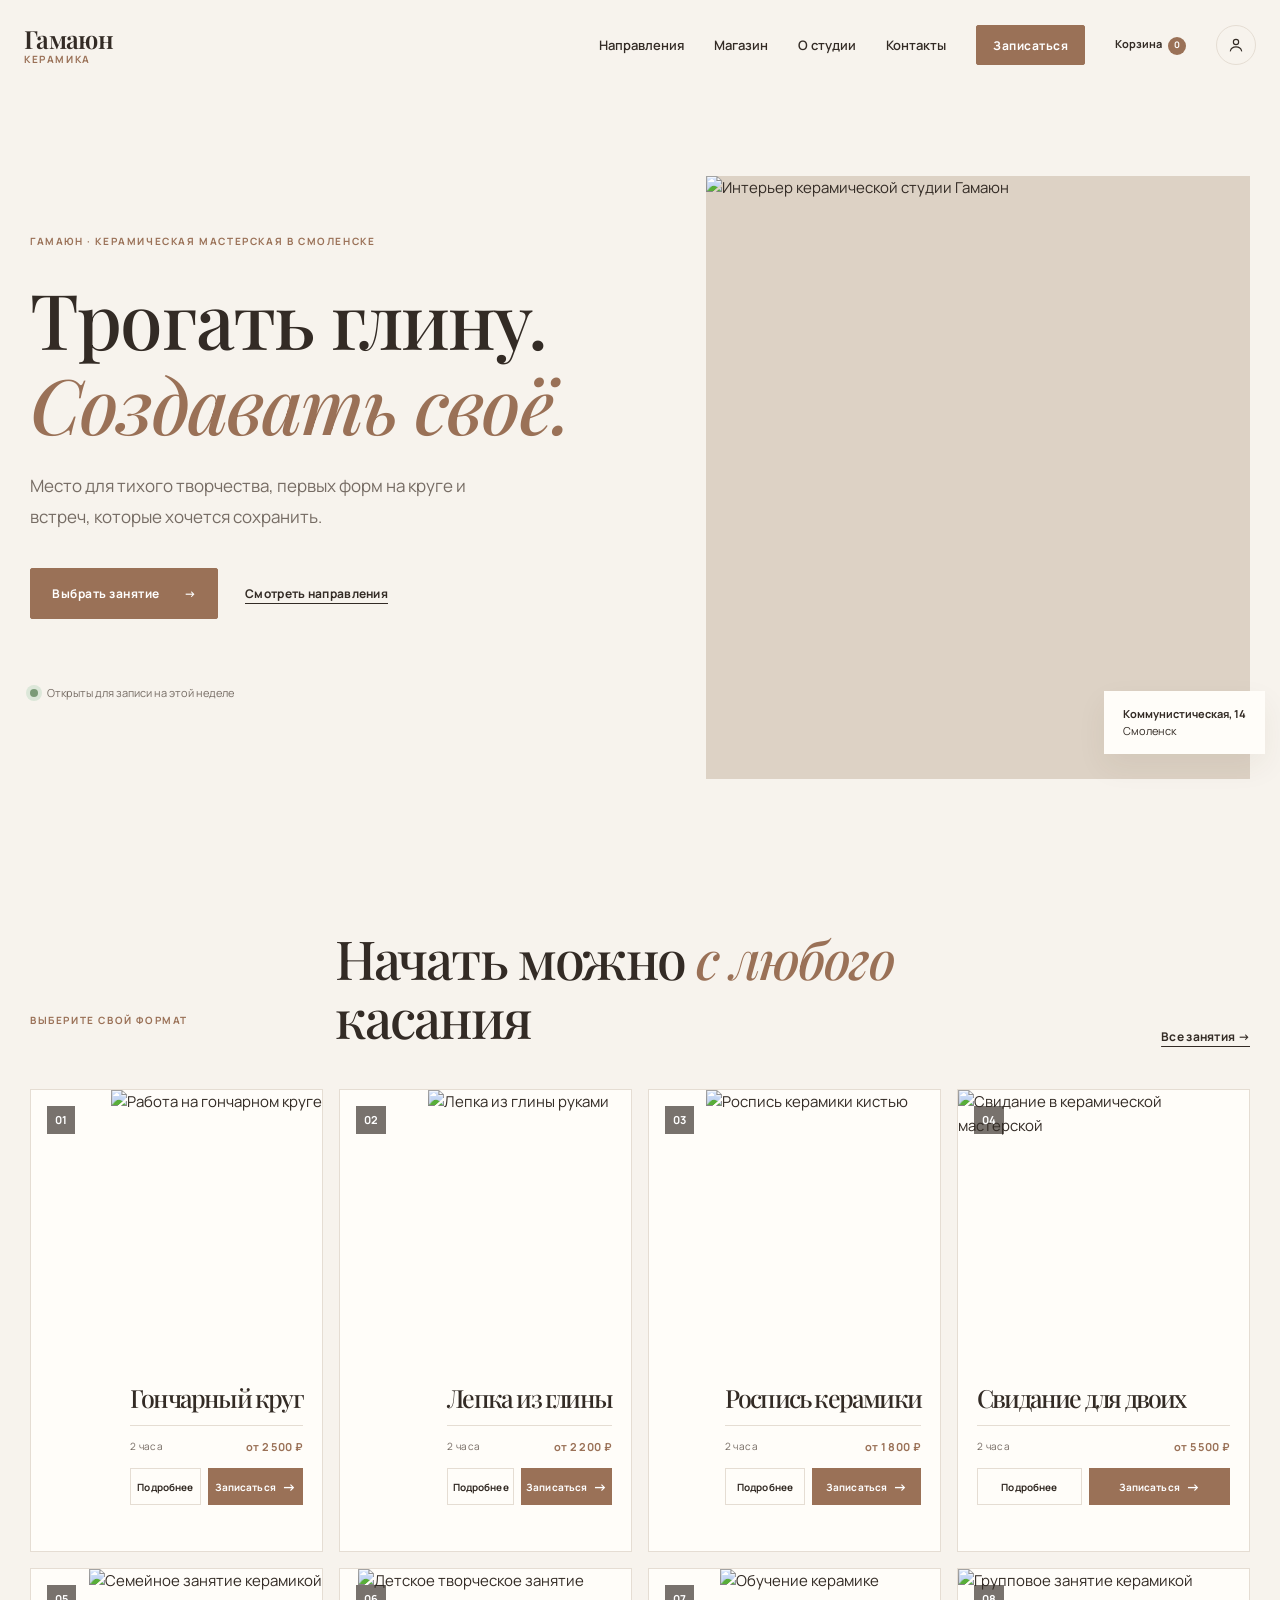
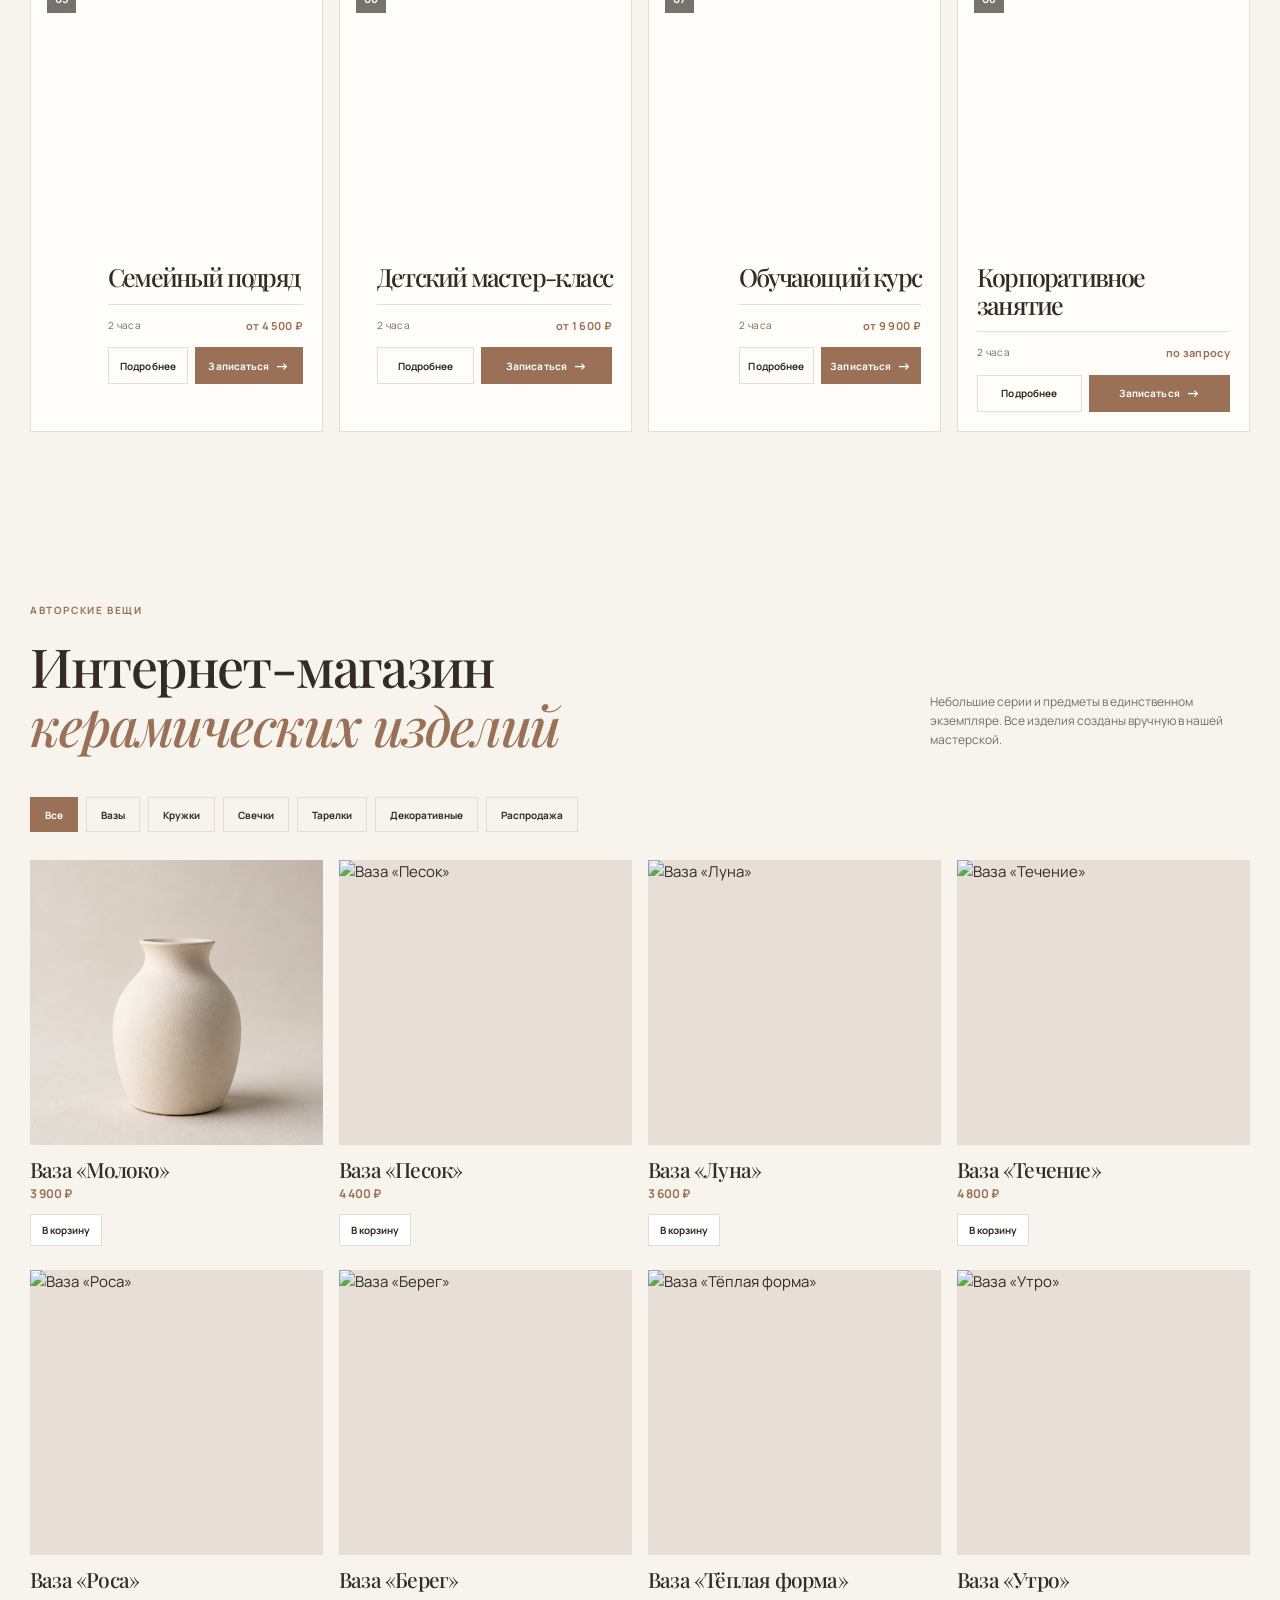
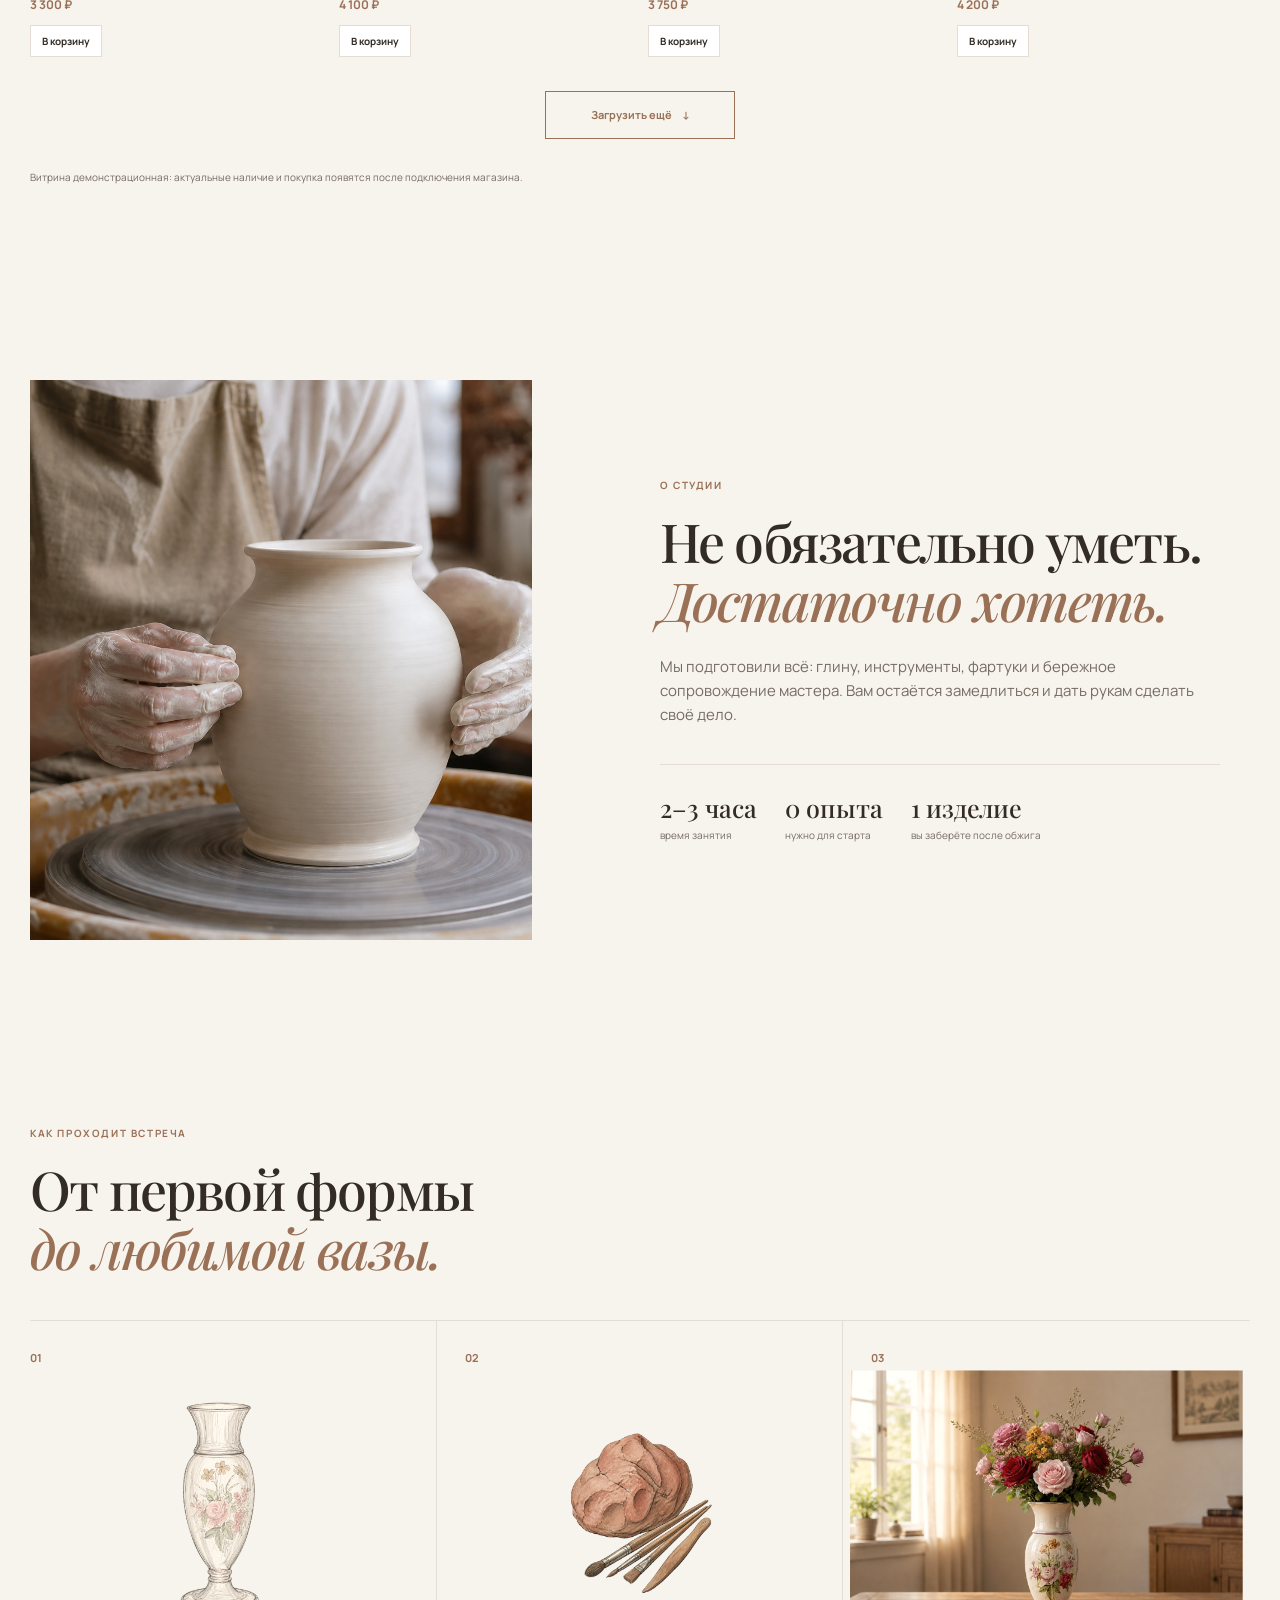
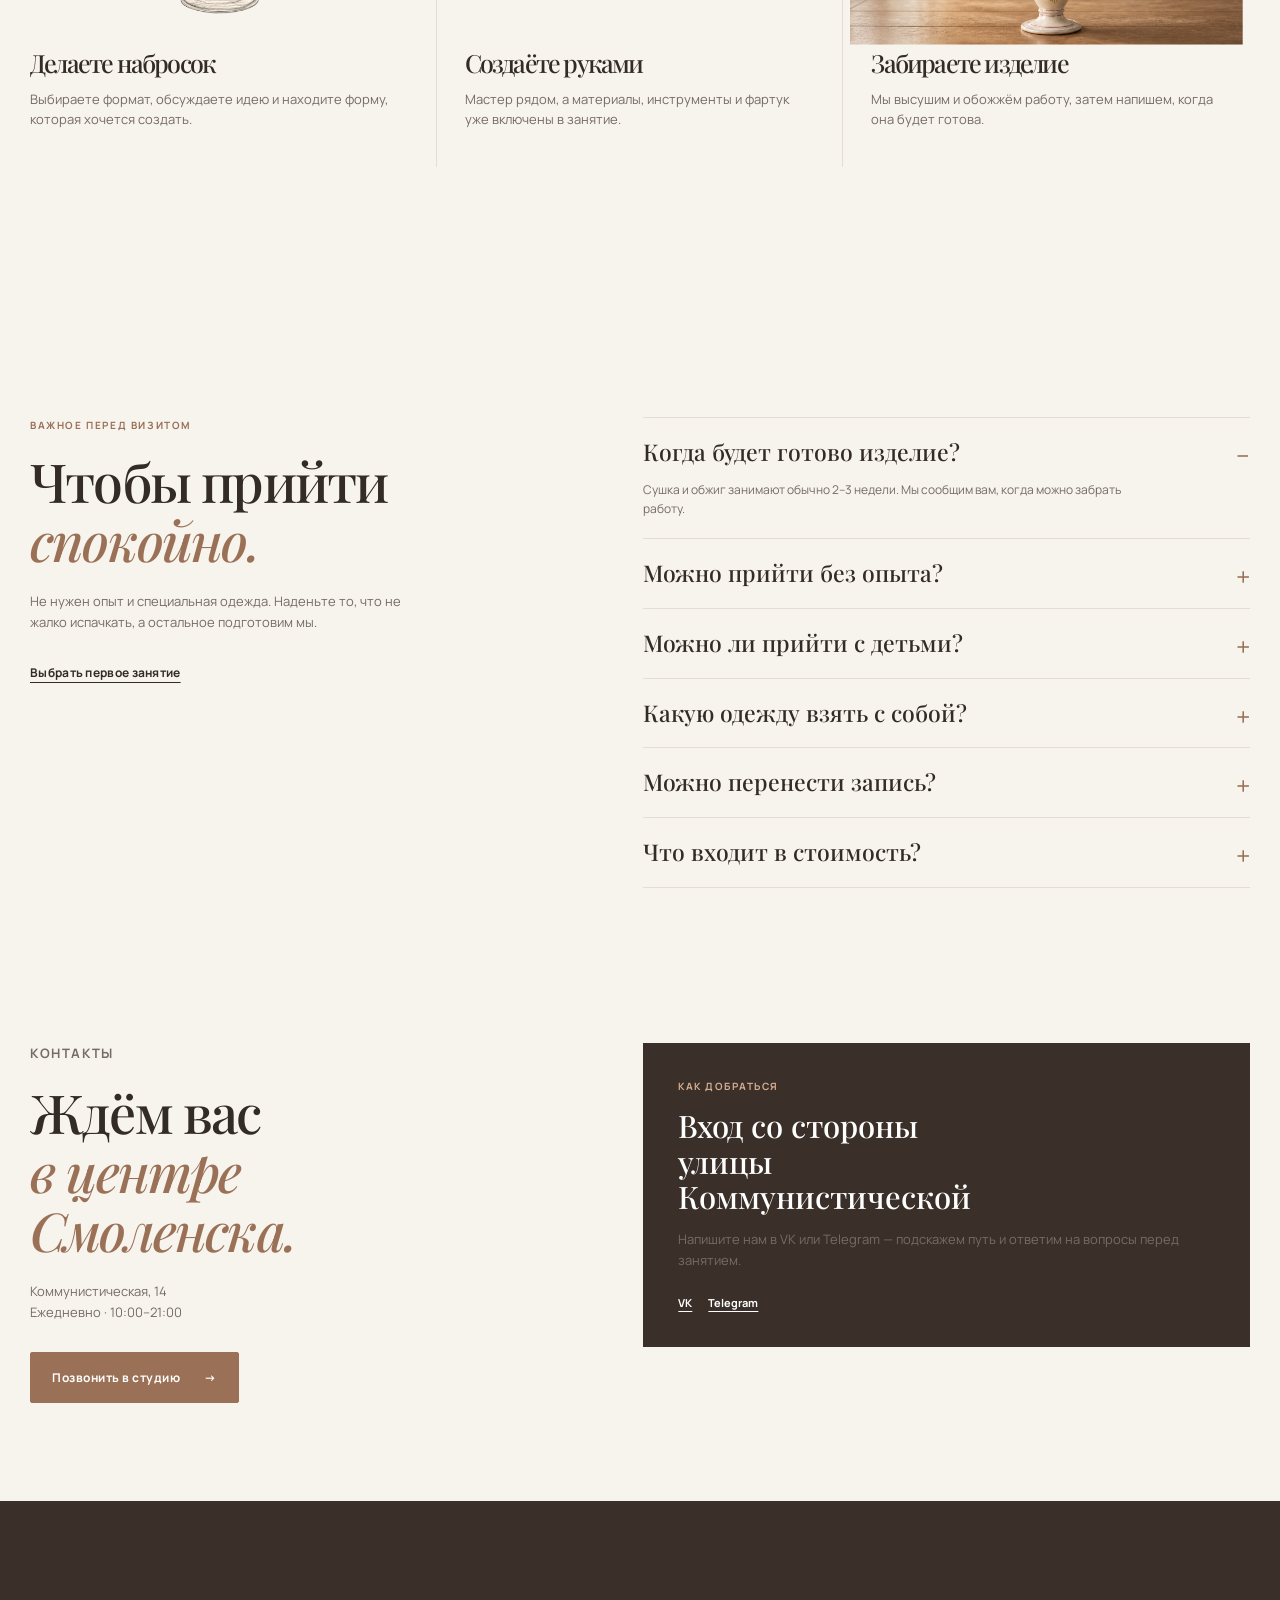
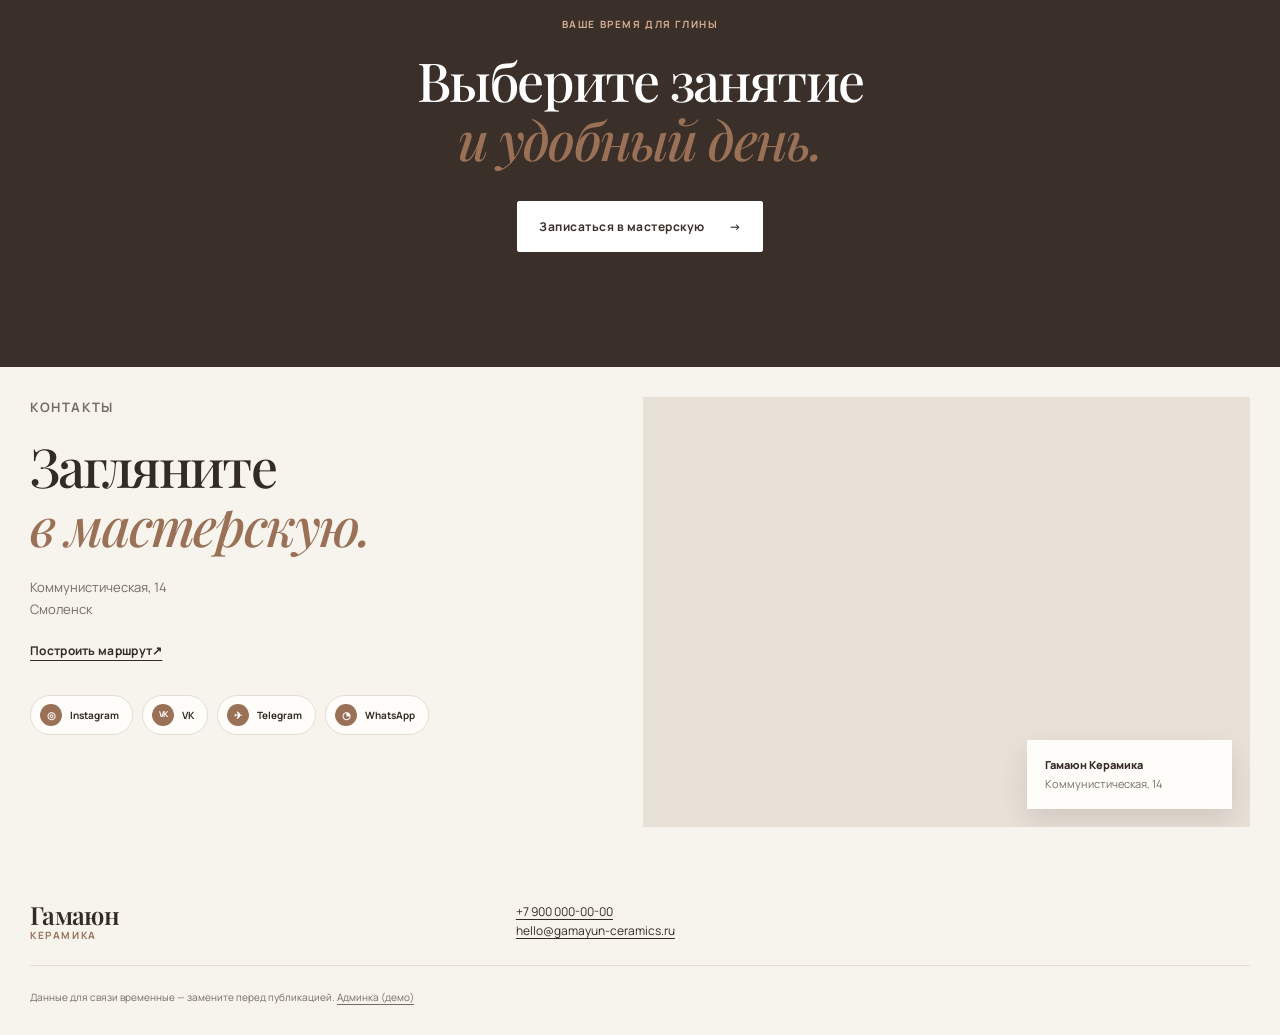
==== commit 314ea358: "Заменить фото на главном экране" ====
--- a/index.html
+++ b/index.html
@@ -40,7 +40,7 @@
           <p class="availability"><span></span> Открыты для записи на этой неделе</p>
         </div>
         <div class="hero-image image-frame">
-          <img data-image-key="hero" src="https://assets.zyrosite.com/cdn-cgi/image/format%3Dauto%2Cw%3D1920%2Cfit%3Dcrop/A85q42BvQaHppbOR/atelier_sa-c-same_ambiance_5-mk38g83LMkfzqwEm.jpg" alt="Светлая керамическая мастерская с гончарными кругами">
+          <img data-image-key="hero" src="images/hero-gamayun-studio.jpg" alt="Интерьер керамической студии Гамаюн">
         </div>
         <aside class="hero-note"><strong>Коммунистическая, 14</strong><br>Смоленск</aside>
       </section>
--- a/css/style.css
+++ b/css/style.css
@@ -336,7 +336,8 @@
 .faq-list summary::after { content:'+'; float:right; color:var(--clay); font:400 25px var(--sans); }
 .faq-list details[open] summary::after { content:'−'; }
 .faq-list p { max-width:520px; margin:13px 35px 0 0; color:var(--muted); font-size:12px; }
-.contact-section { padding-top:30px; padding-bottom:95px; }
+.contact-section { padding-top:30px; padding-bottom:48px; }
+#contacts + .site-footer { padding-top:27px; }
 .contact-section .button { margin-top:16px; }
 .contact-card { display:grid; gap:14px; padding:35px; background:var(--dark); color:#fff; }
 .contact-card > span { color:#d5ad91; font-size:10px; font-weight:700; letter-spacing:1.5px; text-transform:uppercase; }
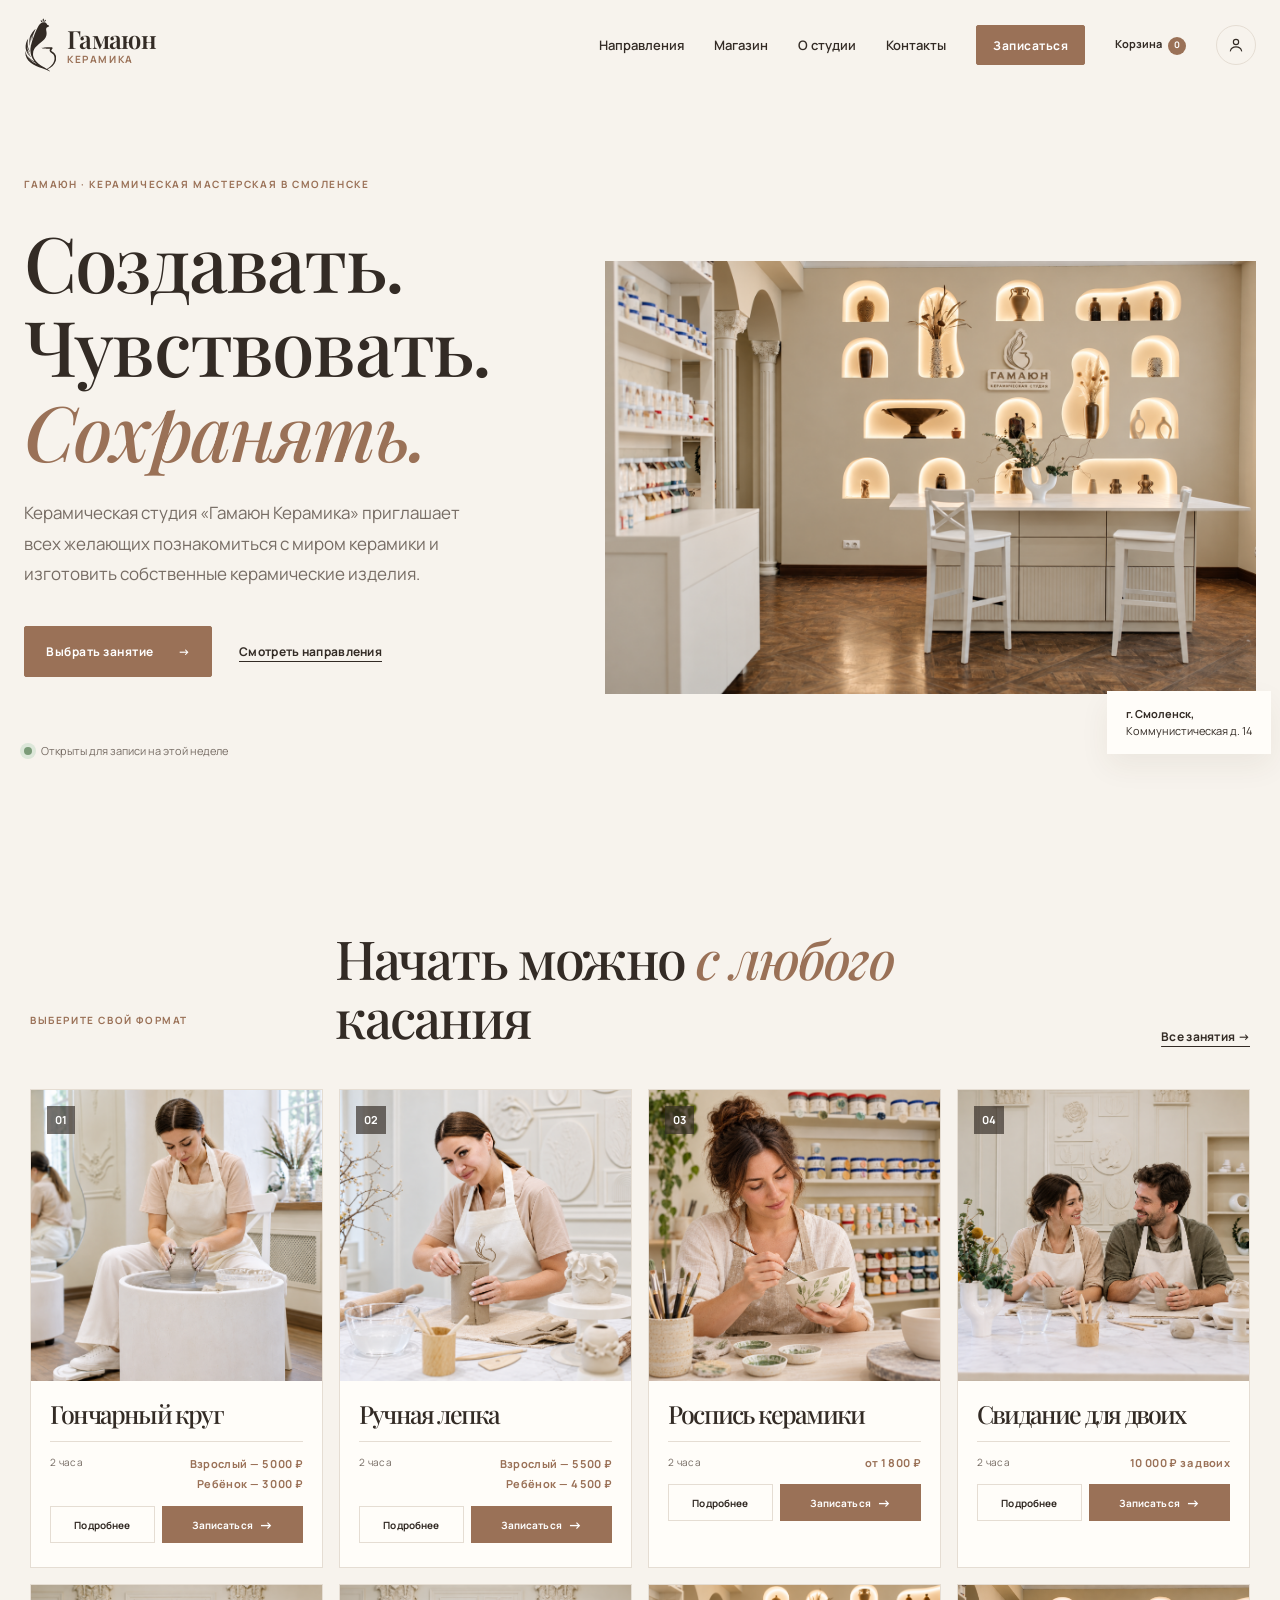
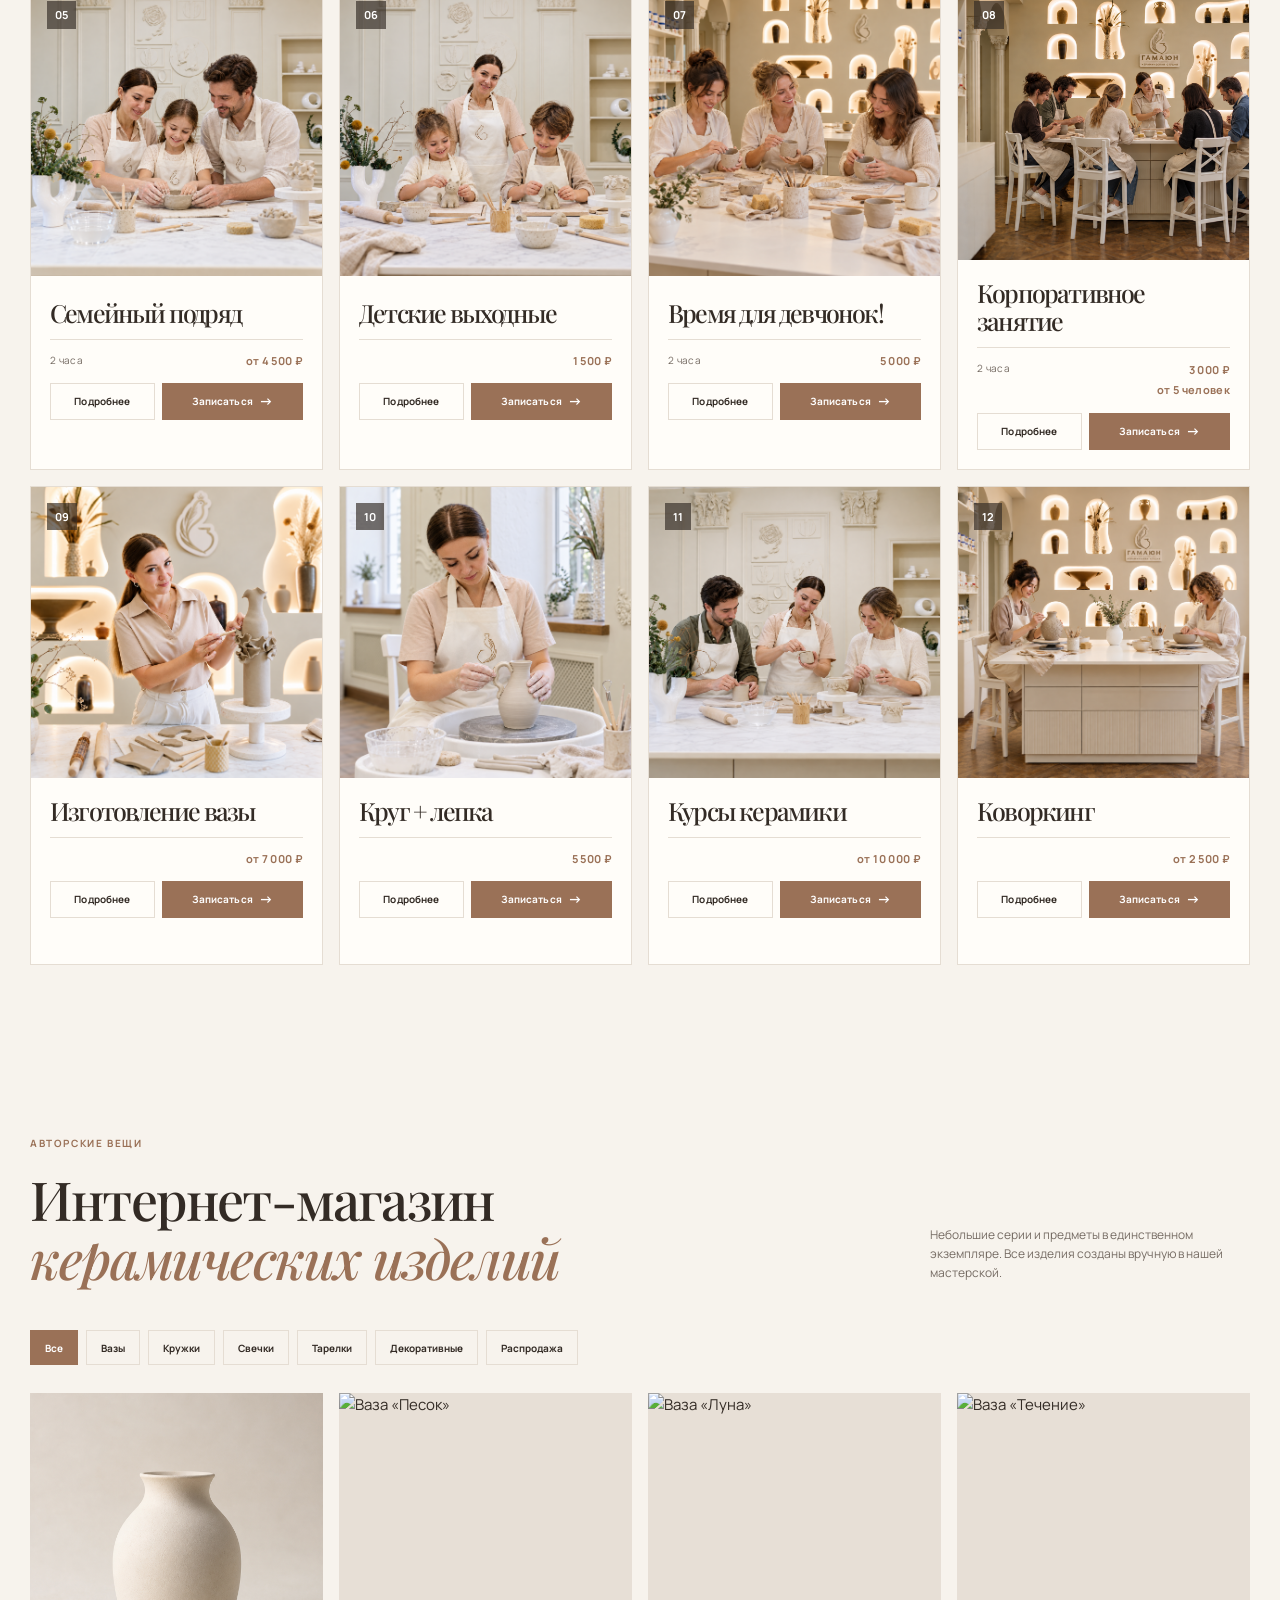
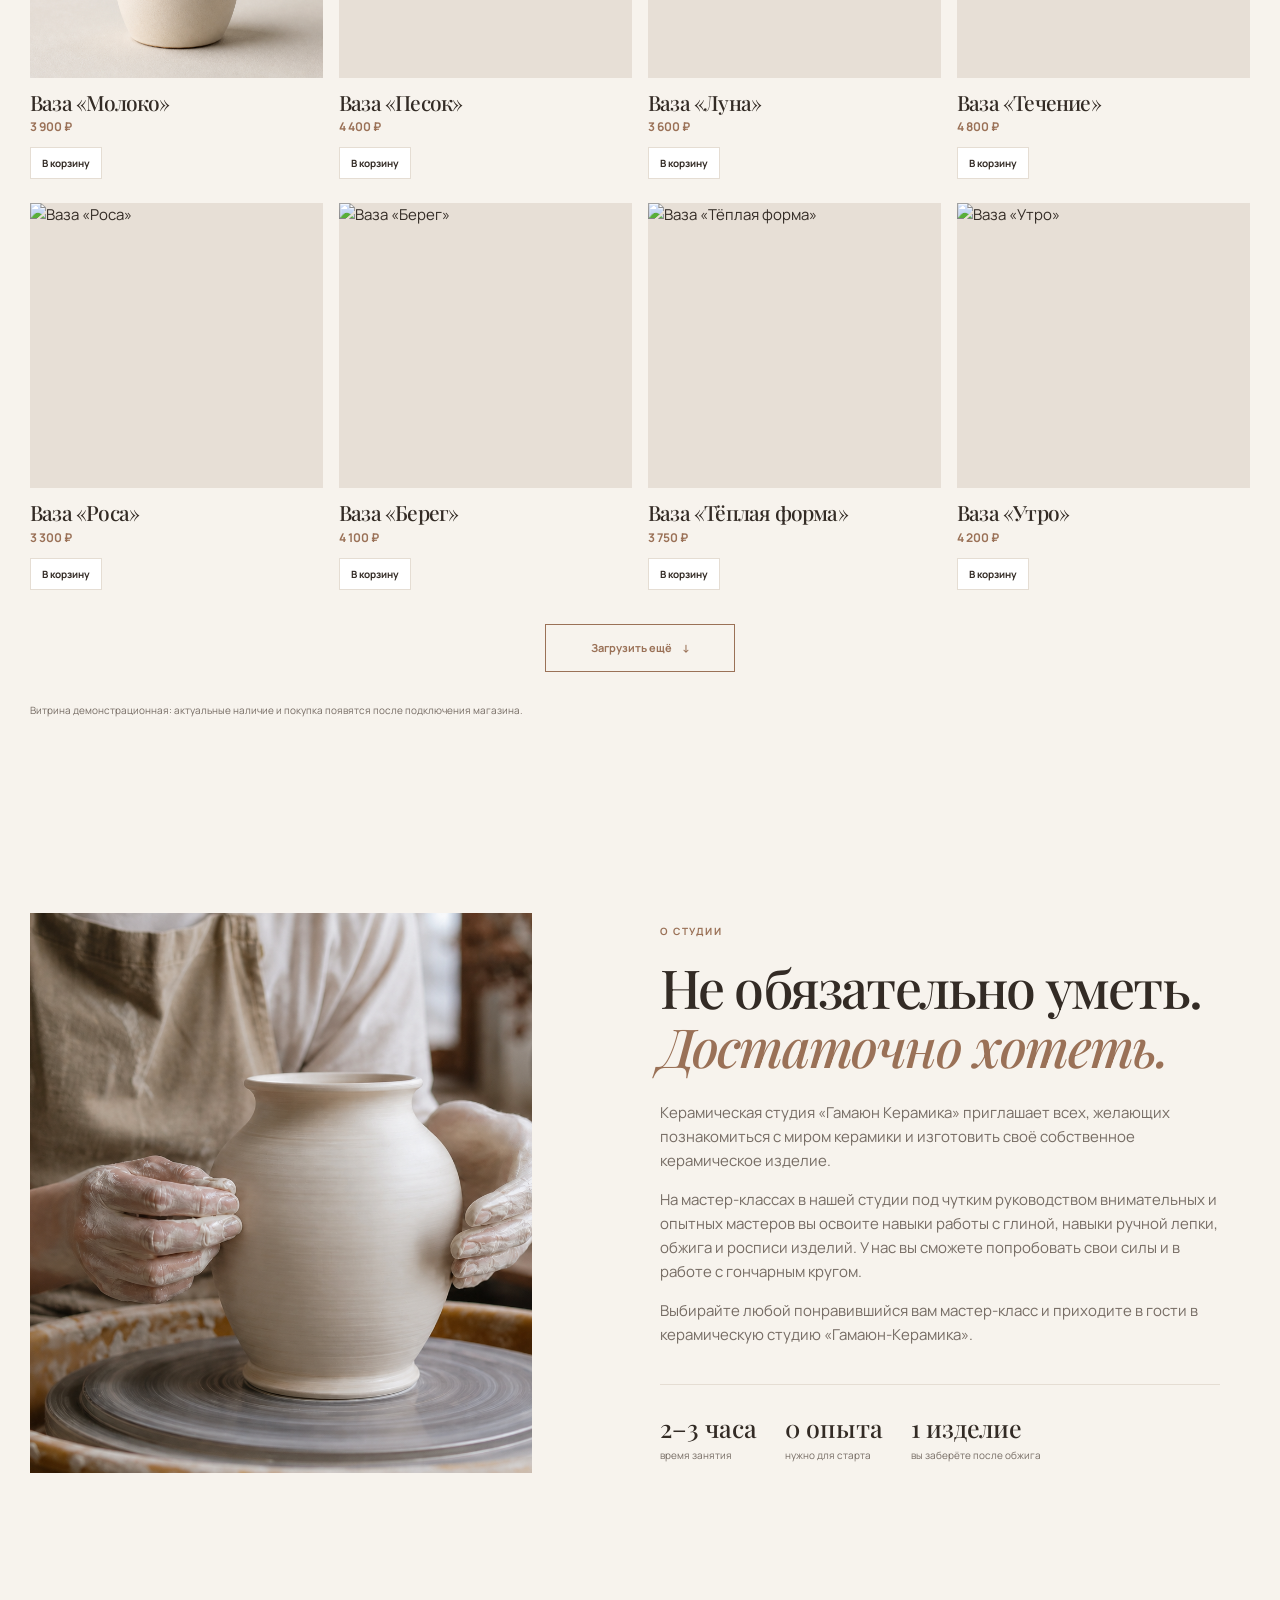
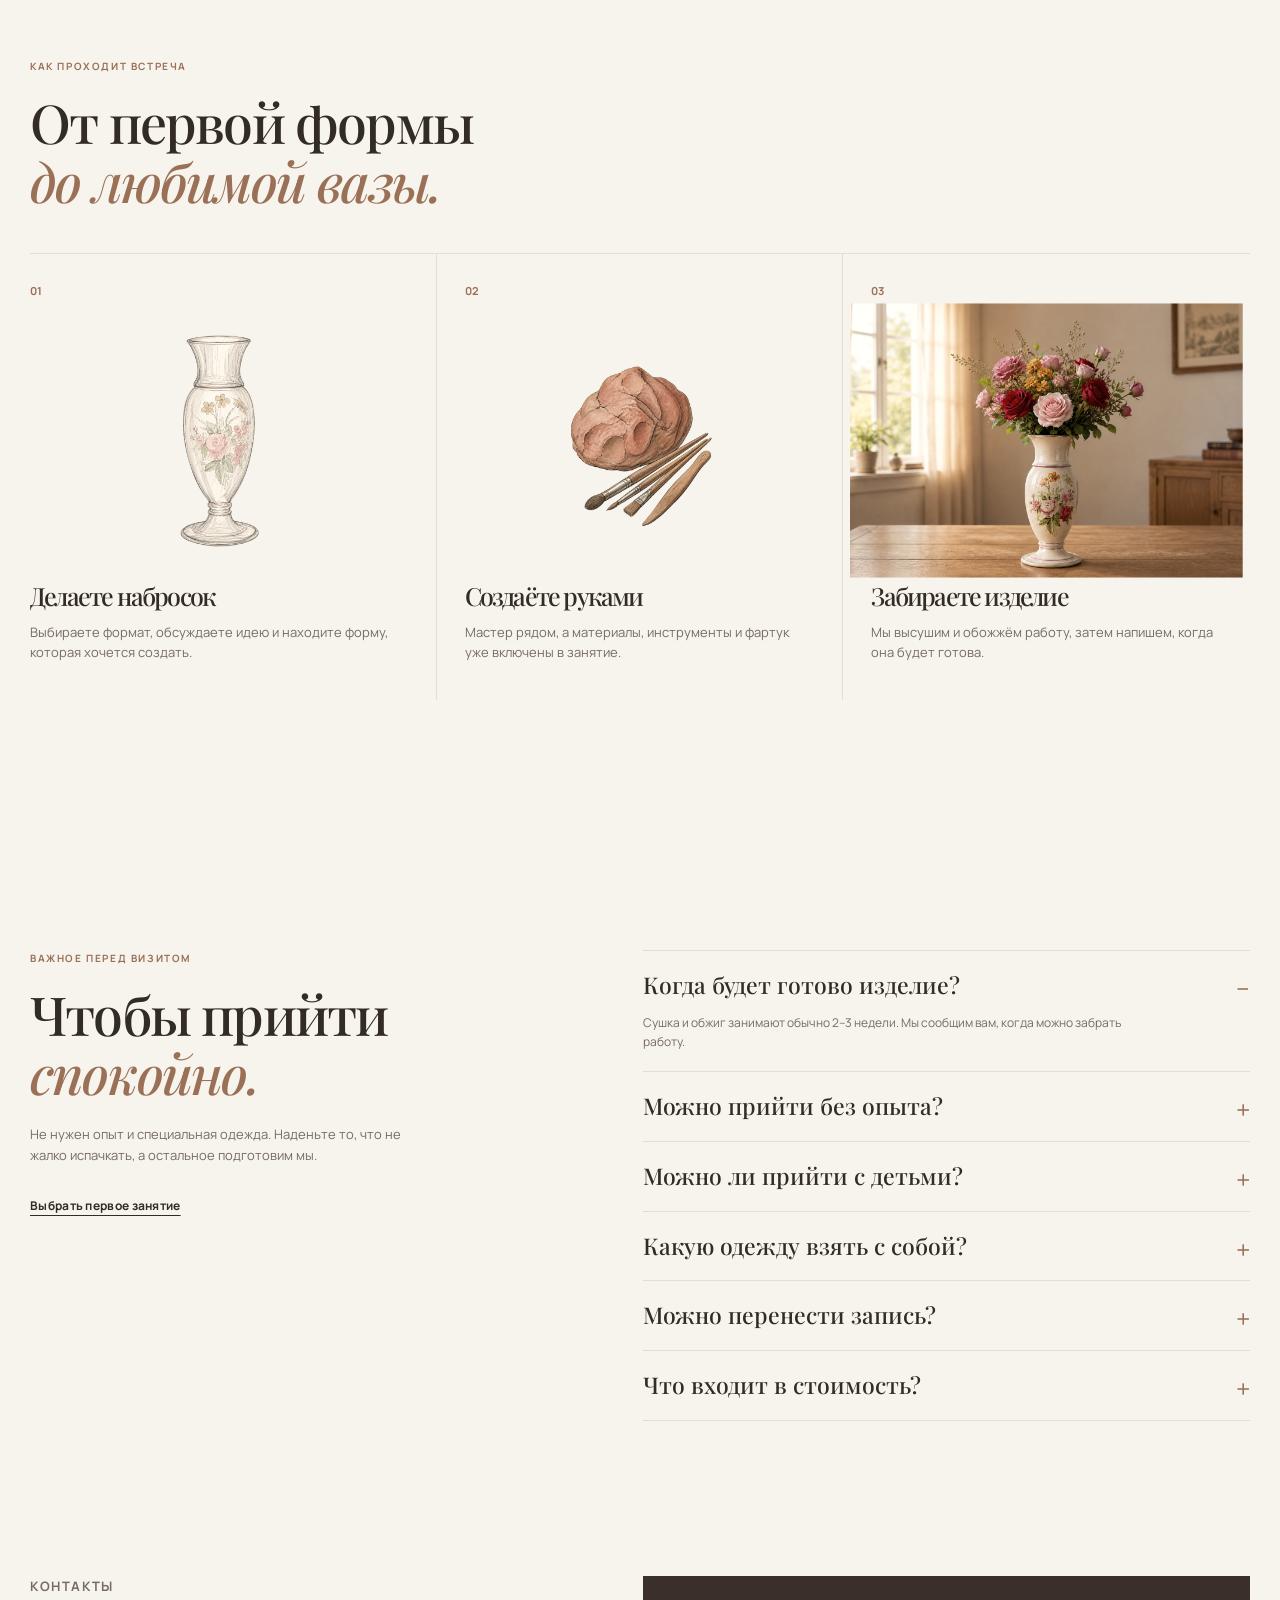
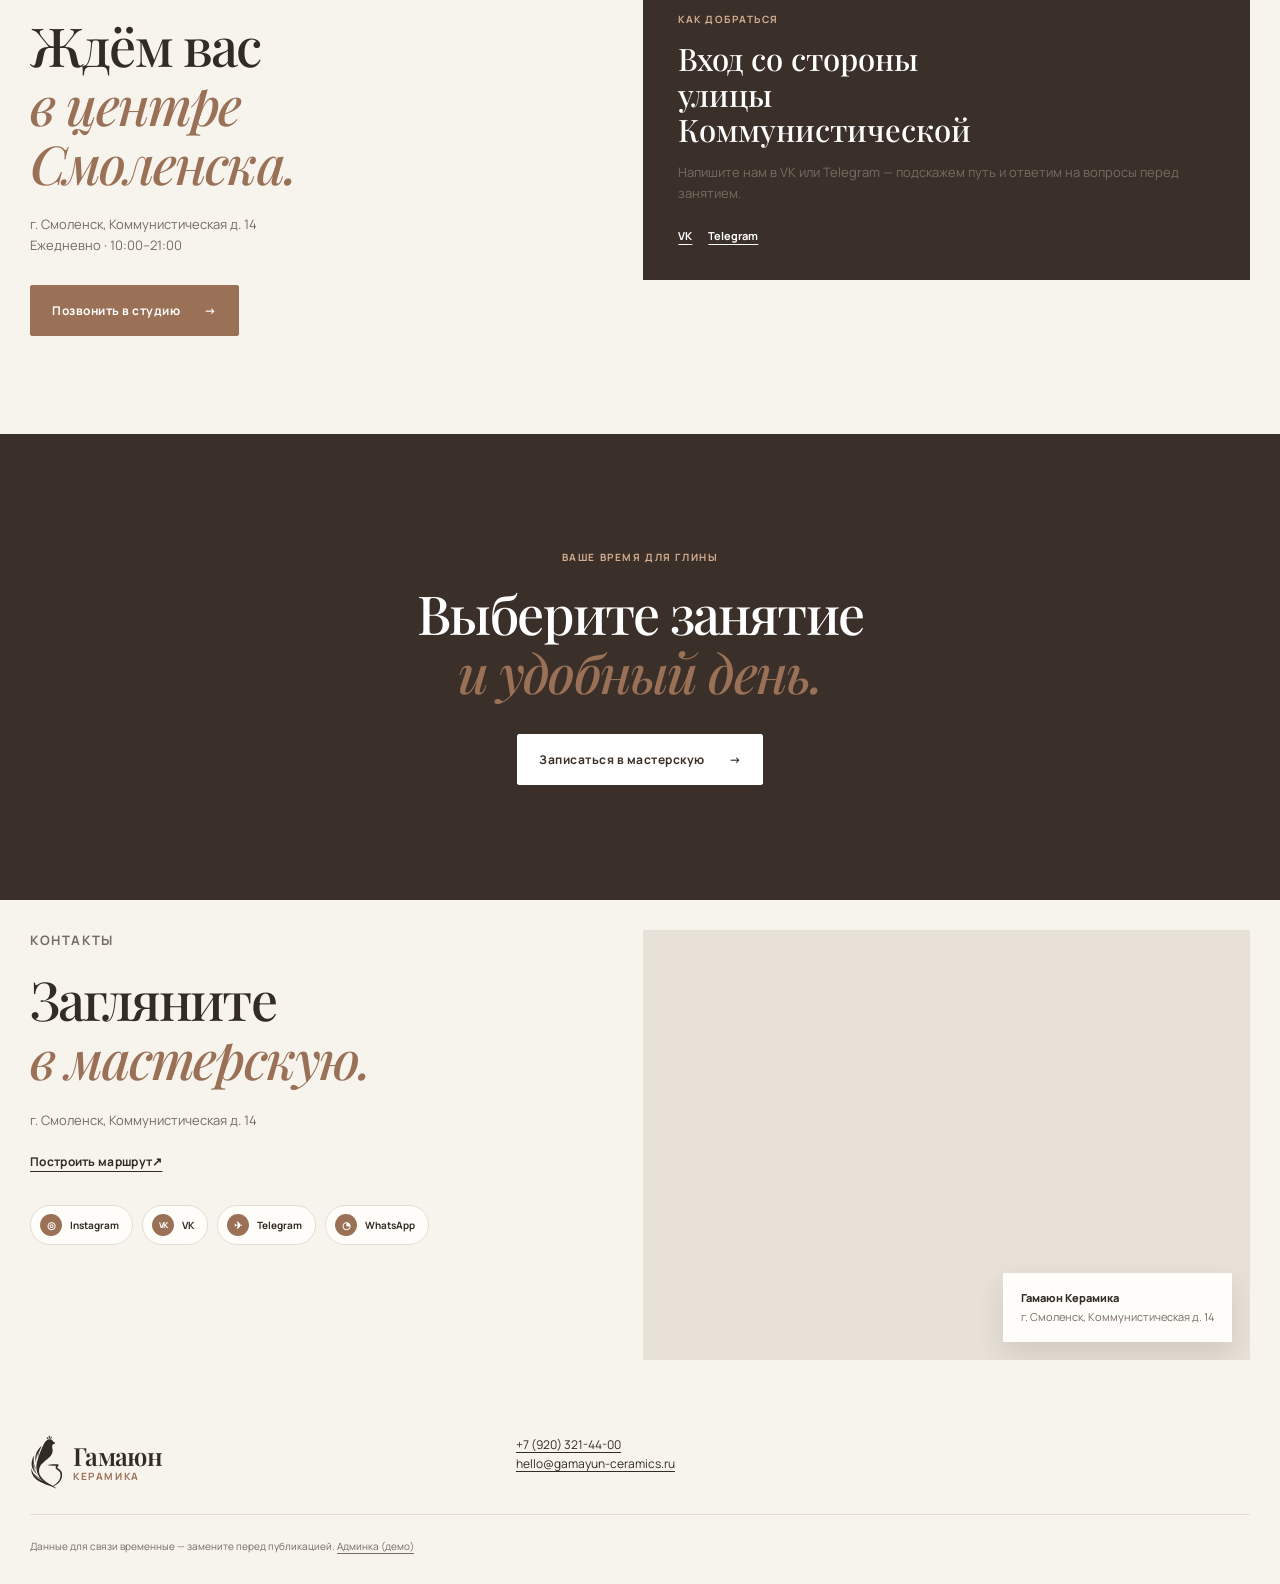
==== commit 369635f5: "Publish current studio website and workshop photos" ====
--- a/index.html
+++ b/index.html
@@ -8,7 +8,7 @@
     <link rel="preconnect" href="https://fonts.googleapis.com">
     <link rel="preconnect" href="https://fonts.gstatic.com" crossorigin>
     <link href="https://fonts.googleapis.com/css2?family=Manrope:wght@400;500;600;700&family=Playfair+Display:ital,wght@0,500;0,600;1,500&display=swap" rel="stylesheet">
-    <link rel="stylesheet" href="css/style.css?v=20260825-14">
+    <link rel="stylesheet" href="css/style.css?v=20260919-publish">
   </head>
   <body>
     <header class="site-header">
@@ -31,8 +31,8 @@
       <section class="hero">
         <div class="hero-copy">
           <p class="eyebrow">Гамаюн · керамическая мастерская в Смоленске</p>
-          <h1>Трогать глину.<br><em>Создавать своё.</em></h1>
-          <p class="lead">Место для тихого творчества, первых форм на круге и встреч, которые хочется сохранить.</p>
+          <h1>Создавать.<br>Чувствовать.<br><em>Сохранять.</em></h1>
+          <p class="lead">Керамическая студия «Гамаюн Керамика» приглашает всех желающих познакомиться с миром керамики и изготовить собственные керамические изделия.</p>
           <div class="hero-actions">
             <a class="button" href="booking.html">Выбрать занятие <span aria-hidden="true">→</span></a>
             <a class="text-link" href="#directions">Смотреть направления</a>
@@ -40,9 +40,9 @@
           <p class="availability"><span></span> Открыты для записи на этой неделе</p>
         </div>
         <div class="hero-image image-frame">
-          <img data-image-key="hero" src="images/hero-gamayun-studio.jpg" alt="Интерьер керамической студии Гамаюн">
+          <img data-image-key="hero" src="images/hero-gamayun-studio-enhanced.png" alt="Интерьер керамической студии Гамаюн">
         </div>
-        <aside class="hero-note"><strong>Коммунистическая, 14</strong><br>Смоленск</aside>
+        <aside class="hero-note"><strong>г. Смоленск,</strong><br>Коммунистическая д. 14</aside>
       </section>
 
       <section id="directions" class="section directions">
@@ -52,14 +52,18 @@
           <a class="text-link desktop-only" href="booking.html">Все занятия →</a>
         </div>
         <div class="direction-grid">
-          <article class="direction-card"><img data-image-key="wheel" src="https://images.unsplash.com/photo-1609881582441-7c9385db15c3?auto=format&fit=crop&w=1000&q=80" alt="Работа на гончарном круге" loading="lazy"><span class="card-label">01</span><div class="card-content"><h3>Гончарный круг</h3><p>Первая форма за один вечер</p><div class="card-meta"><span>2 часа</span><strong>от 2 500 ₽</strong></div><div class="card-actions"><a href="details.html?type=wheel">Подробнее</a><a href="calendar.html?type=wheel">Записаться <span>→</span></a></div></div></article>
-          <article class="direction-card"><img data-image-key="handbuilding" src="https://images.unsplash.com/photo-1610701596007-11502861dcfa?auto=format&fit=crop&w=1000&q=80" alt="Лепка из глины руками" loading="lazy"><span class="card-label">02</span><div class="card-content"><h3>Лепка из глины</h3><p>Свободная форма руками</p><div class="card-meta"><span>2 часа</span><strong>от 2 200 ₽</strong></div><div class="card-actions"><a href="details.html?type=handbuilding">Подробнее</a><a href="calendar.html?type=handbuilding">Записаться <span>→</span></a></div></div></article>
-          <article class="direction-card"><img data-image-key="painting" src="https://images.unsplash.com/photo-1609881582441-7c9385db15c3?auto=format&fit=crop&w=1000&q=80" alt="Роспись керамики кистью" loading="lazy"><span class="card-label">03</span><div class="card-content"><h3>Роспись керамики</h3><p>Цвет, детали и личный узор</p><div class="card-meta"><span>2 часа</span><strong>от 1 800 ₽</strong></div><div class="card-actions"><a href="details.html?type=painting">Подробнее</a><a href="calendar.html?type=painting">Записаться <span>→</span></a></div></div></article>
-          <article class="direction-card"><img data-image-key="date" src="https://images.unsplash.com/photo-1610701596007-11502861dcfa?auto=format&fit=crop&w=1000&q=80" alt="Свидание в керамической мастерской" loading="lazy"><span class="card-label">04</span><div class="card-content"><h3>Свидание для двоих</h3><p>Общее изделие и ваш вечер</p><div class="card-meta"><span>2 часа</span><strong>от 5 500 ₽</strong></div><div class="card-actions"><a href="details.html?type=date">Подробнее</a><a href="calendar.html?type=date">Записаться <span>→</span></a></div></div></article>
-          <article class="direction-card"><img data-image-key="family" src="https://images.unsplash.com/photo-1565193566173-7a0ee3dbe261?auto=format&fit=crop&w=1000&q=80" alt="Семейное занятие керамикой" loading="lazy"><span class="card-label">05</span><div class="card-content"><h3>Семейный подряд</h3><p>Время вместе за одним столом</p><div class="card-meta"><span>2 часа</span><strong>от 4 500 ₽</strong></div><div class="card-actions"><a href="details.html?type=family">Подробнее</a><a href="calendar.html?type=family">Записаться <span>→</span></a></div></div></article>
-          <article class="direction-card"><img data-image-key="kids" src="https://images.unsplash.com/photo-1678296728930-775d299daaca?auto=format&fit=crop&w=1000&q=80" alt="Детское творческое занятие" loading="lazy"><span class="card-label">06</span><div class="card-content"><h3>Детский мастер-класс</h3><p>Для маленьких авторов</p><div class="card-meta"><span>2 часа</span><strong>от 1 600 ₽</strong></div><div class="card-actions"><a href="details.html?type=kids">Подробнее</a><a href="calendar.html?type=kids">Записаться <span>→</span></a></div></div></article>
-          <article class="direction-card"><img data-image-key="course" src="https://images.unsplash.com/photo-1610701596007-11502861dcfa?auto=format&fit=crop&w=1000&q=80" alt="Обучение керамике" loading="lazy"><span class="card-label">07</span><div class="card-content"><h3>Обучающий курс</h3><p>Больше встреч, больше навыка</p><div class="card-meta"><span>2 часа</span><strong>от 9 900 ₽</strong></div><div class="card-actions"><a href="details.html?type=course">Подробнее</a><a href="calendar.html?type=course">Записаться <span>→</span></a></div></div></article>
-          <article class="direction-card"><img data-image-key="corporate" src="https://images.unsplash.com/photo-1678296728930-775d299daaca?auto=format&fit=crop&w=1000&q=80" alt="Групповое занятие керамикой" loading="lazy"><span class="card-label">08</span><div class="card-content"><h3>Корпоративное занятие</h3><p>Творческий формат для команды</p><div class="card-meta"><span>2 часа</span><strong>по запросу</strong></div><div class="card-actions"><a href="details.html?type=corporate">Подробнее</a><a href="calendar.html?type=corporate">Записаться <span>→</span></a></div></div></article>
+          <article class="direction-card"><img data-studio-photo data-image-key="wheel" src="images/class-wheel.png" alt="Работа на гончарном круге" loading="lazy"><span class="card-label">01</span><div class="card-content"><h3>Гончарный круг</h3><p>От куска глины — к первой форме</p><div class="card-meta"><span>2 часа</span><strong class="card-price-options">Взрослый — 5 000 ₽<br>Ребёнок — 3 000 ₽</strong></div><div class="card-actions"><a href="details.html?type=wheel">Подробнее</a><a href="calendar.html?type=wheel">Записаться <span>→</span></a></div></div></article>
+          <article class="direction-card"><img data-studio-photo data-image-key="handbuilding" src="images/class-handbuilding.png" alt="Лепка из глины руками" loading="lazy"><span class="card-label">02</span><div class="card-content"><h3>Ручная лепка</h3><p>Кружки, тарелки и формы с вашим характером</p><div class="card-meta"><span>2 часа</span><strong class="card-price-options">Взрослый — 5 500 ₽<br>Ребёнок — 4 500 ₽</strong></div><div class="card-actions"><a href="details.html?type=handbuilding">Подробнее</a><a href="calendar.html?type=handbuilding">Записаться <span>→</span></a></div></div></article>
+          <article class="direction-card"><img data-studio-photo data-image-key="painting" src="images/class-painting.png" alt="Роспись керамики кистью" loading="lazy"><span class="card-label">03</span><div class="card-content"><h3>Роспись керамики</h3><p>Цвет, детали и личный узор</p><div class="card-meta"><span>2 часа</span><strong>от 1 800 ₽</strong></div><div class="card-actions"><a href="details.html?type=painting">Подробнее</a><a href="calendar.html?type=painting">Записаться <span>→</span></a></div></div></article>
+          <article class="direction-card"><img data-studio-photo data-image-key="date" src="images/class-date.png" alt="Свидание в керамической мастерской" loading="lazy"><span class="card-label">04</span><div class="card-content"><h3>Свидание для двоих</h3><p>Глина, чай и ваше общее изделие</p><div class="card-meta"><span>2 часа</span><strong>10 000 ₽ за двоих</strong></div><div class="card-actions"><a href="details.html?type=date">Подробнее</a><a href="calendar.html?type=date">Записаться <span>→</span></a></div></div></article>
+          <article class="direction-card"><img data-studio-photo data-image-key="family" src="images/class-family.png" alt="Семейное занятие керамикой" loading="lazy"><span class="card-label">05</span><div class="card-content"><h3>Семейный подряд</h3><p>Для детей, родителей, бабушек и дедушек</p><div class="card-meta"><span>2 часа</span><strong>от 4 500 ₽</strong></div><div class="card-actions"><a href="details.html?type=family">Подробнее</a><a href="calendar.html?type=family">Записаться <span>→</span></a></div></div></article>
+          <article class="direction-card"><img data-studio-photo data-image-key="kids" src="images/class-kids.png" alt="Детское творческое занятие" loading="lazy"><span class="card-label">06</span><div class="card-content"><h3>Детские выходные</h3><p>Для маленьких авторов</p><div class="card-meta card-meta-price-only"><strong>1 500 ₽</strong></div><div class="card-actions"><a href="details.html?type=kids">Подробнее</a><a href="calendar.html?type=kids">Записаться <span>→</span></a></div></div></article>
+          <article class="direction-card"><img data-studio-photo data-image-key="course" src="images/class-course.png" alt="Подруги на мастер-классе по лепке" loading="lazy"><span class="card-label">07</span><div class="card-content"><h3>Время для девчонок!</h3><p>Каждую пятницу — лепка, чай и разговоры</p><div class="card-meta"><span>2 часа</span><strong>5 000 ₽</strong></div><div class="card-actions"><a href="details.html?type=course">Подробнее</a><a href="calendar.html?type=course">Записаться <span>→</span></a></div></div></article>
+          <article class="direction-card"><img data-image-key="corporate" src="images/corporate-workshop.png" alt="Групповое занятие керамикой" loading="lazy"><span class="card-label">08</span><div class="card-content"><h3>Корпоративное занятие</h3><p>Творческий формат для команды</p><div class="card-meta"><span>2 часа</span><strong class="card-price-options">3 000 ₽<br>от 5 человек</strong></div><div class="card-actions"><a href="details.html?type=corporate">Подробнее</a><a href="calendar.html?type=corporate">Записаться <span>→</span></a></div></div></article>
+          <article class="direction-card"><img data-studio-photo data-image-key="vase" src="images/class-vase.png" alt="Изготовление вазы" loading="lazy"><span class="card-label">09</span><div class="card-content"><h3>Изготовление вазы</h3><div class="card-meta card-meta-price-only"><strong>от 7 000 ₽</strong></div><div class="card-actions"><a href="details.html?type=vase">Подробнее</a><a href="calendar.html?type=vase">Записаться <span>→</span></a></div></div></article>
+          <article class="direction-card"><img data-studio-photo data-image-key="wheel-clay" src="images/class-wheel-clay.png" alt="Круг + лепка" loading="lazy"><span class="card-label">10</span><div class="card-content"><h3>Круг + лепка</h3><div class="card-meta card-meta-price-only"><strong>5 500 ₽</strong></div><div class="card-actions"><a href="details.html?type=wheel-clay">Подробнее</a><a href="calendar.html?type=wheel-clay">Записаться <span>→</span></a></div></div></article>
+          <article class="direction-card"><img data-studio-photo data-image-key="ceramics-courses" src="images/class-ceramics-courses.png" alt="Курсы керамики" loading="lazy"><span class="card-label">11</span><div class="card-content"><h3>Курсы керамики</h3><div class="card-meta card-meta-price-only"><strong>от 10 000 ₽</strong></div><div class="card-actions"><a href="details.html?type=ceramics-courses">Подробнее</a><a href="calendar.html?type=ceramics-courses">Записаться <span>→</span></a></div></div></article>
+          <article class="direction-card"><img data-studio-photo data-image-key="coworking" src="images/class-coworking.png" alt="Коворкинг" loading="lazy"><span class="card-label">12</span><div class="card-content"><h3>Коворкинг</h3><div class="card-meta card-meta-price-only"><strong>от 2 500 ₽</strong></div><div class="card-actions"><a href="details.html?type=coworking">Подробнее</a><a href="calendar.html?type=coworking">Записаться <span>→</span></a></div></div></article>
         </div>
       </section>
 
@@ -89,7 +93,9 @@
         <div class="story-copy">
           <p class="eyebrow">О студии</p>
           <h2>Не обязательно уметь.<br><em>Достаточно хотеть.</em></h2>
-          <p>Мы подготовили всё: глину, инструменты, фартуки и бережное сопровождение мастера. Вам остаётся замедлиться и дать рукам сделать своё дело.</p>
+          <p>Керамическая студия «Гамаюн Керамика» приглашает всех, желающих познакомиться с миром керамики и изготовить своё собственное керамическое изделие.</p>
+          <p>На мастер-классах в нашей студии под чутким руководством внимательных и опытных мастеров вы освоите навыки работы с глиной, навыки ручной лепки, обжига и росписи изделий. У нас вы сможете попробовать свои силы и в работе с гончарным кругом.</p>
+          <p>Выбирайте любой понравившийся вам мастер-класс и приходите в гости в керамическую студию «Гамаюн-Керамика».</p>
           <dl><div><dt>2–3 часа</dt><dd>время занятия</dd></div><div><dt>0 опыта</dt><dd>нужно для старта</dd></div><div><dt>1 изделие</dt><dd>вы заберёте после обжига</dd></div></dl>
         </div>
       </section>
@@ -101,7 +107,7 @@
 
       <section class="section visit-section"><div><p class="eyebrow">Важное перед визитом</p><h2>Чтобы прийти<br><em>спокойно.</em></h2><p class="visit-copy">Не нужен опыт и специальная одежда. Наденьте то, что не жалко испачкать, а остальное подготовим мы.</p><a class="text-link" href="booking.html">Выбрать первое занятие</a></div><div class="faq-list"><details open><summary>Когда будет готово изделие?</summary><p>Сушка и обжиг занимают обычно 2–3 недели. Мы сообщим вам, когда можно забрать работу.</p></details><details><summary>Можно прийти без опыта?</summary><p>Да. Большинство наших занятий подходят тем, кто впервые пробует работать с глиной.</p></details><details><summary>Можно ли прийти с детьми?</summary><p>Да, будем рады. На семейные и детские занятия ждём детей от 4 лет вместе со взрослым — мастер подскажет и поможет на каждом этапе.</p></details><details><summary>Какую одежду взять с собой?</summary><p>Приходите в любой удобной одежде. В студии выдадим фирменный фартук, чтобы можно было полностью сосредоточиться на глине и не переживать о мелочах.</p></details><details><summary>Можно перенести запись?</summary><p>Да, условия переноса и отмены показываем перед оплатой и сохраняем в личном кабинете.</p></details><details><summary>Что входит в стоимость?</summary><p>Глина, глазури, инструменты, обжиг, фартук и сопровождение мастера.</p></details></div></section>
 
-      <section class="section contact-section"><div><p class="eyebrow">Контакты</p><h2>Ждём вас<br><em>в центре Смоленска.</em></h2><p>Коммунистическая, 14<br>Ежедневно · 10:00–21:00</p><a class="button" href="tel:+79000000000">Позвонить в студию <span>→</span></a></div><div class="contact-card"><span>Как добраться</span><strong>Вход со стороны улицы Коммунистической</strong><p>Напишите нам в VK или Telegram — подскажем путь и ответим на вопросы перед занятием.</p><div><a href="#" aria-label="VK студии">VK</a><a href="#" aria-label="Telegram студии">Telegram</a></div></div></section>
+      <section class="section contact-section"><div><p class="eyebrow">Контакты</p><h2>Ждём вас<br><em>в центре Смоленска.</em></h2><p>г. Смоленск, Коммунистическая д. 14<br>Ежедневно · 10:00–21:00</p><a class="button" href="tel:+79203214400">Позвонить в студию <span>→</span></a></div><div class="contact-card"><span>Как добраться</span><strong>Вход со стороны улицы Коммунистической</strong><p>Напишите нам в VK или Telegram — подскажем путь и ответим на вопросы перед занятием.</p><div><a href="#" aria-label="VK студии">VK</a><a href="#" aria-label="Telegram студии">Telegram</a></div></div></section>
 
       <section class="cta-section">
         <p class="eyebrow">Ваше время для глины</p>
@@ -114,7 +120,7 @@
       <div class="contact-copy">
         <p class="eyebrow">Контакты</p>
         <h2>Загляните<br><em>в мастерскую.</em></h2>
-        <p class="contact-address">Коммунистическая, 14<br>Смоленск</p>
+        <p class="contact-address">г. Смоленск, Коммунистическая д. 14</p>
         <a class="text-link map-link" href="https://yandex.ru/maps/?text=%D0%A1%D0%BC%D0%BE%D0%BB%D0%B5%D0%BD%D1%81%D0%BA%2C%20%D1%83%D0%BB%D0%B8%D1%86%D0%B0%20%D0%9A%D0%BE%D0%BC%D0%BC%D1%83%D0%BD%D0%B8%D1%81%D1%82%D0%B8%D1%87%D0%B5%D1%81%D0%BA%D0%B0%D1%8F%2C%2014" target="_blank" rel="noopener">Построить маршрут <span aria-hidden="true">↗</span></a>
         <div class="social-links" aria-label="Социальные сети">
           <a href="#" aria-label="Instagram" title="Instagram"><span>◎</span><b>Instagram</b></a>
@@ -125,15 +131,15 @@
       </div>
       <div class="contact-map">
         <iframe title="Карта: Гамаюн Керамика, Коммунистическая, 14, Смоленск" src="https://yandex.ru/map-widget/v1/?ll=32.051397%2C54.780497&z=19.81&l=map&pt=32.051397%2C54.780497%2Cpm2rdm&v=20260825-6" loading="lazy"></iframe>
-        <div class="map-caption"><strong>Гамаюн Керамика</strong><span>Коммунистическая, 14</span></div>
+        <div class="map-caption"><strong>Гамаюн Керамика</strong><span>г. Смоленск, Коммунистическая д. 14</span></div>
       </div>
     </section>
 
     <footer class="site-footer">
       <a class="brand" href="index.html">Гамаюн <span>Керамика</span></a>
-      <div><a href="tel:+79000000000">+7 900 000-00-00</a><br><a href="mailto:hello@gamayun-ceramics.ru">hello@gamayun-ceramics.ru</a></div>
+      <div><a href="tel:+79203214400">+7 (920) 321-44-00</a><br><a href="mailto:hello@gamayun-ceramics.ru">hello@gamayun-ceramics.ru</a></div>
       <p class="footer-note">Данные для связи временные — замените перед публикацией. <a href="admin.html">Админка (демо)</a></p>
     </footer>
-    <script src="js/main.js?v=20260825-5"></script>
+    <script src="js/main.js?v=20260919-publish"></script>
   </body>
 </html>
--- a/css/style.css
+++ b/css/style.css
@@ -19,6 +19,8 @@
 .card-content { width:100%; }
 .card-meta { display:flex; justify-content:space-between; gap:12px; margin-top:18px; padding-top:14px; border-top:1px solid #ffffff59; font-size:10px; letter-spacing:.35px; }
 .card-meta strong { font-size:11px; }
+.card-meta.card-meta-price-only { justify-content:flex-end; }
+.card-meta .card-price-options { text-align:right; line-height:1.8; }
 .card-actions { display:grid; grid-template-columns:1fr 1.35fr; gap:7px; margin-top:13px; }
 .card-actions a { display:flex; align-items:center; justify-content:center; min-height:37px; border:1px solid #ffffff9c; color:#fff; font-size:10px; font-weight:700; letter-spacing:.1px; transition:background .2s,color .2s; }
 .card-actions a:last-child { border-color:#fff; background:#fff; color:var(--ink); }
@@ -34,6 +36,7 @@
 .detail-facts span { display:block; margin-bottom:4px; color:var(--muted); font-size:9px; font-weight:700; letter-spacing:1px; text-transform:uppercase; }
 .detail-facts strong { font:500 21px var(--serif); }
 .detail-copy { max-width:510px; color:var(--muted); font-size:13px; }
+.details-card .lead p { margin-bottom:16px; }
 .details-photo { min-height:460px; height:100%; }
 @media (max-width:800px) { .direction-card { min-height:390px; } .details-page { width:min(100% - 32px, 600px); padding:36px 0 70px; } .details-card { grid-template-columns:1fr; padding:25px; } .details-photo { grid-row:1; min-height:320px; } }
 
@@ -312,6 +315,9 @@
 .booking-actions button:nth-child(2), .booking-actions button:nth-child(3) { color:#9c544d; }
 @media (max-width:600px) { .admin-booking { grid-template-columns:1fr; align-items:flex-start; } .admin-booking-contact { justify-items:start; text-align:left; } }
 .brand span { margin-top:3px; font-family:Manrope, Arial, sans-serif; font-size:10px; font-weight:700; font-style:normal!important; line-height:1; letter-spacing:1.6px; transform:skewX(0deg); }
+.brand { position:relative; padding-left:43px; min-height:54px; display:inline-flex; flex-direction:column; justify-content:center; flex-shrink:0; }
+.brand::before { content:""; position:absolute; left:0; top:50%; transform:translateY(-50%); width:32px; height:54px; background:url('../images/gamayun-mark.svg') center / contain no-repeat; }
+@media (max-width:480px) { .brand { padding-left:36px; min-height:46px; } .brand::before { width:27px; height:46px; } }
 .hero-copy > .eyebrow { transform:translateY(-9px); }
 .process-section { padding-top:60px; }
 .process-section > h2 { max-width:590px; margin-bottom:43px; }
@@ -365,6 +371,14 @@
 .cart-empty { padding:45px 0; text-align:center; }
 .cart-empty .button { margin-top:15px; }
 @media (min-width:801px) { .hero { min-height:min(760px, calc(100vh - 130px)); padding-bottom:40px; } .directions { padding-top:78px; } }
+/* Give the landscape photo more width and bring it closer to the copy. */
+.hero .hero-image { height:auto; min-height:0; aspect-ratio:1280 / 853; }
+.hero .hero-image img { object-fit:contain; }
+.hero .hero-image:hover img { transform:none; }
+@media (min-width:801px) {
+  .hero { width:min(1320px, calc(100% - 48px)); grid-template-columns:minmax(0, 1fr) minmax(0, 1.2fr); gap:clamp(28px, 3vw, 48px); }
+  .hero-copy { min-width:0; }
+}
 @media (max-width:600px) { .client-toolbar, .client-row { align-items:flex-start; flex-direction:column; } .client-status { justify-items:start; text-align:left; } }
 @media (max-width:800px) { .account-card { margin-top:25px; padding:27px; } .account-card h1 { font-size:39px; } }
 
@@ -426,6 +440,10 @@
 @media (max-width:1000px) { .product-grid { grid-template-columns:repeat(2,minmax(0,1fr)); } }
 @media (max-width:800px) { .shop-section { padding-top:15px; } .shop-heading { display:block; } .shop-intro { margin-top:16px; } .product-grid { gap:22px 12px; } .product-image { height:220px; } .product-card h3 { font-size:19px; } }
 
+/* Studio photos retain their complete square composition on every screen. */
+.direction-card:has(> img[data-studio-photo]) { grid-template-rows:auto auto !important; }
+.direction-card > img[data-studio-photo] { height:auto !important; aspect-ratio:1; object-fit:contain; }
+.direction-card:hover > img[data-studio-photo] { transform:none; }
 /* More room for the image: compact service cards without teaser copy */
 .direction-card { grid-template-rows:275px auto; }
 .direction-card img { height:275px; }
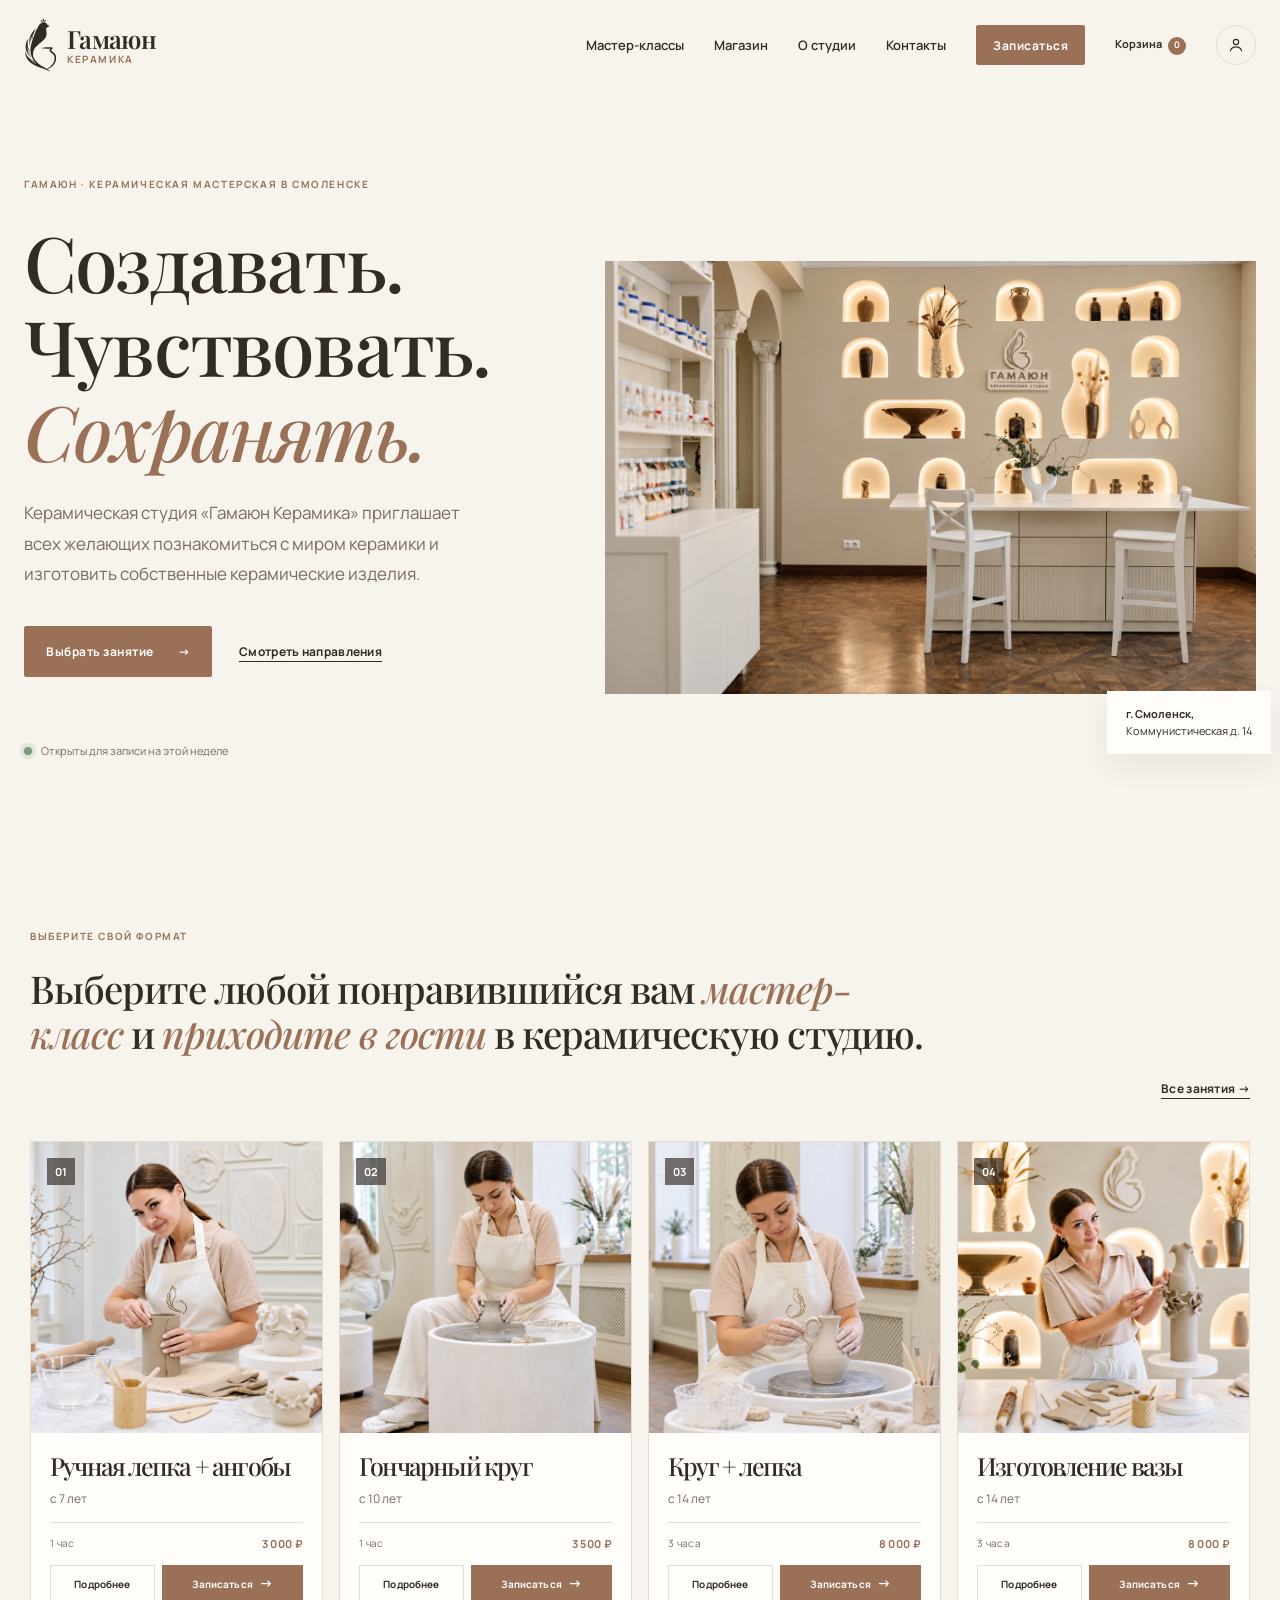
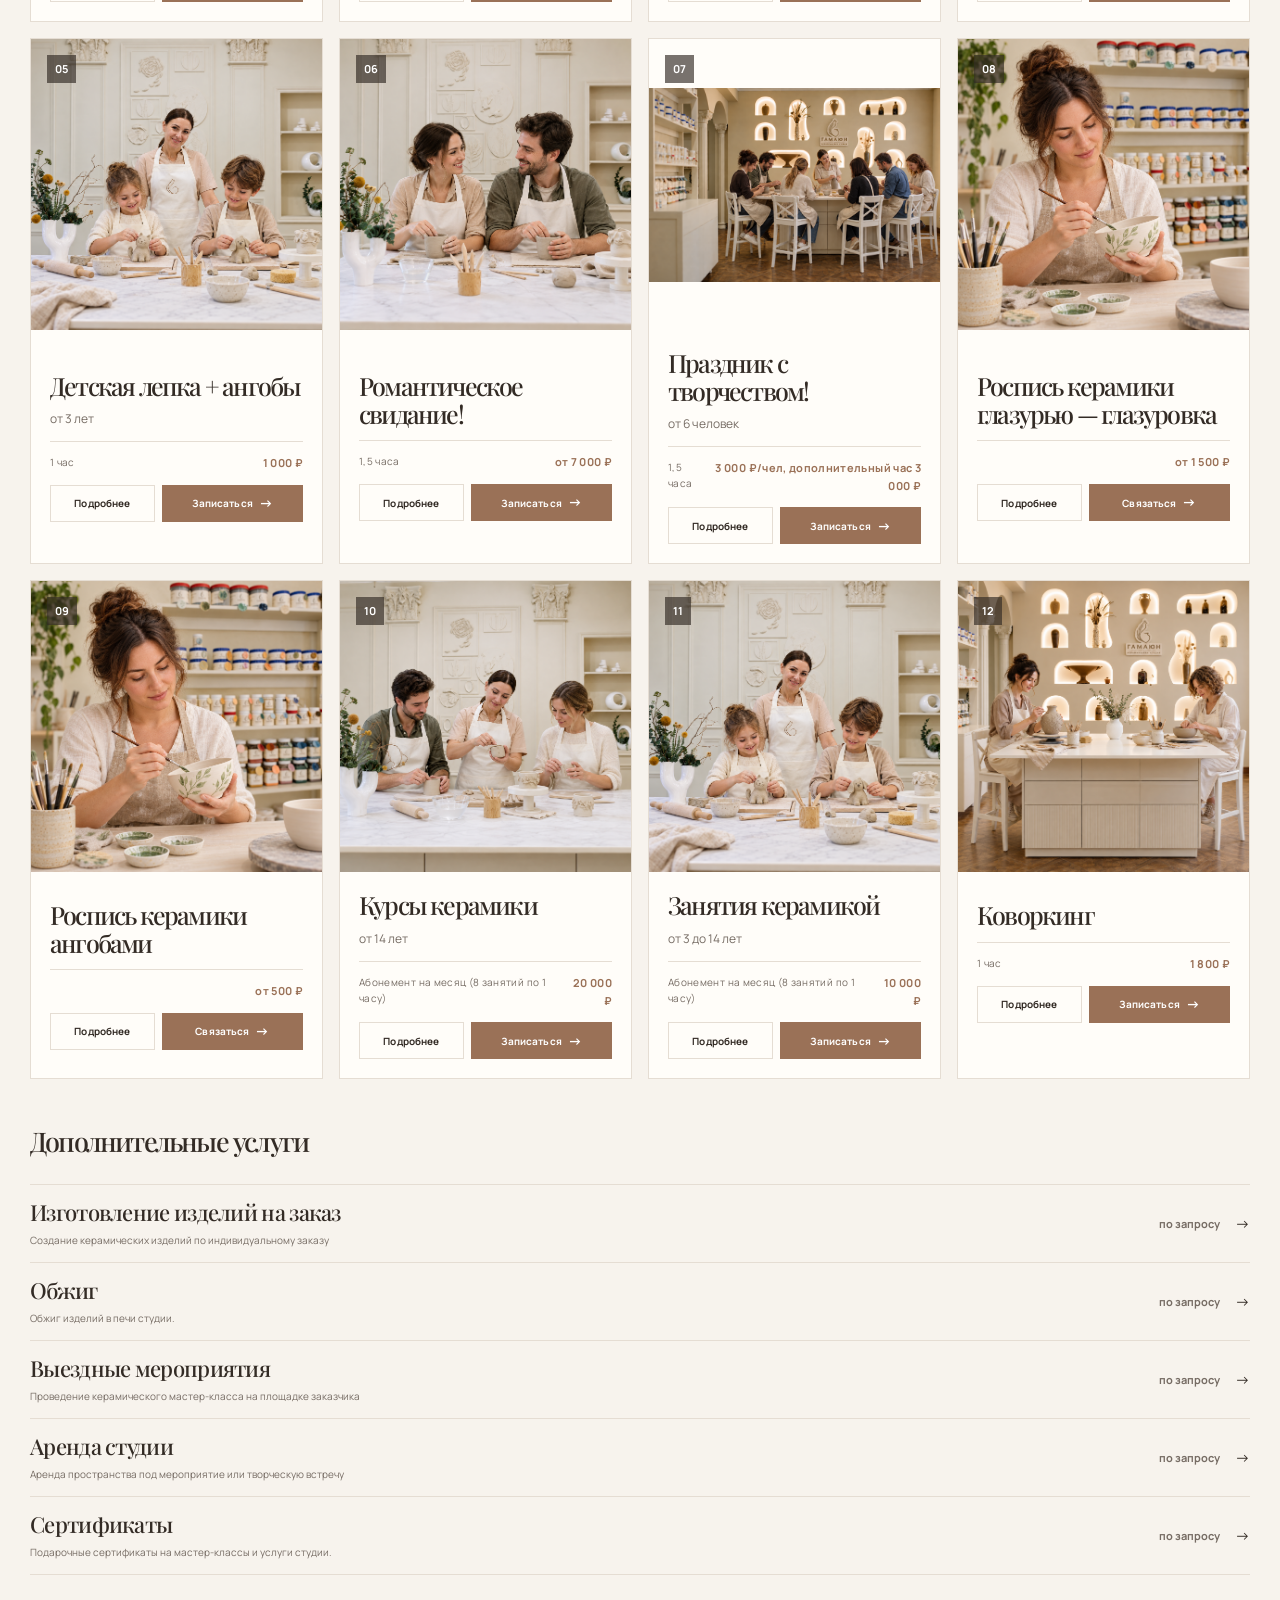
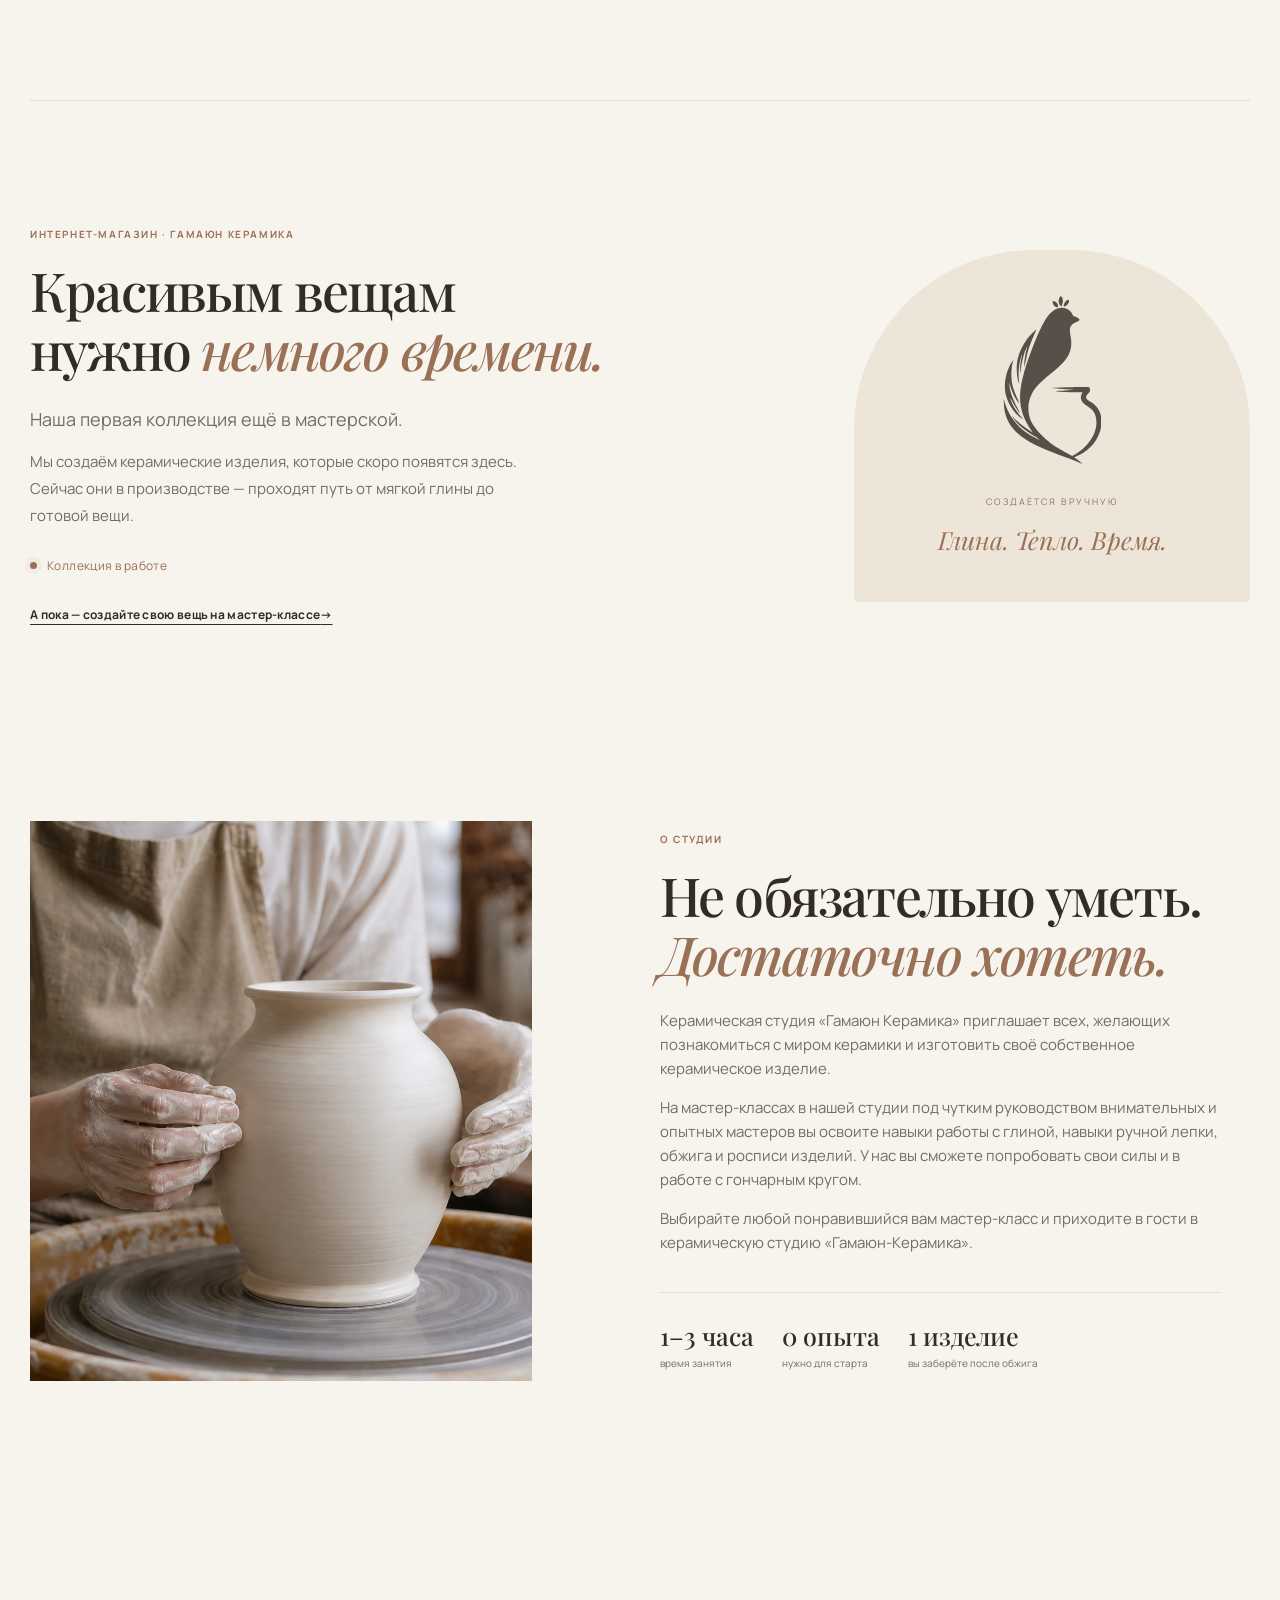
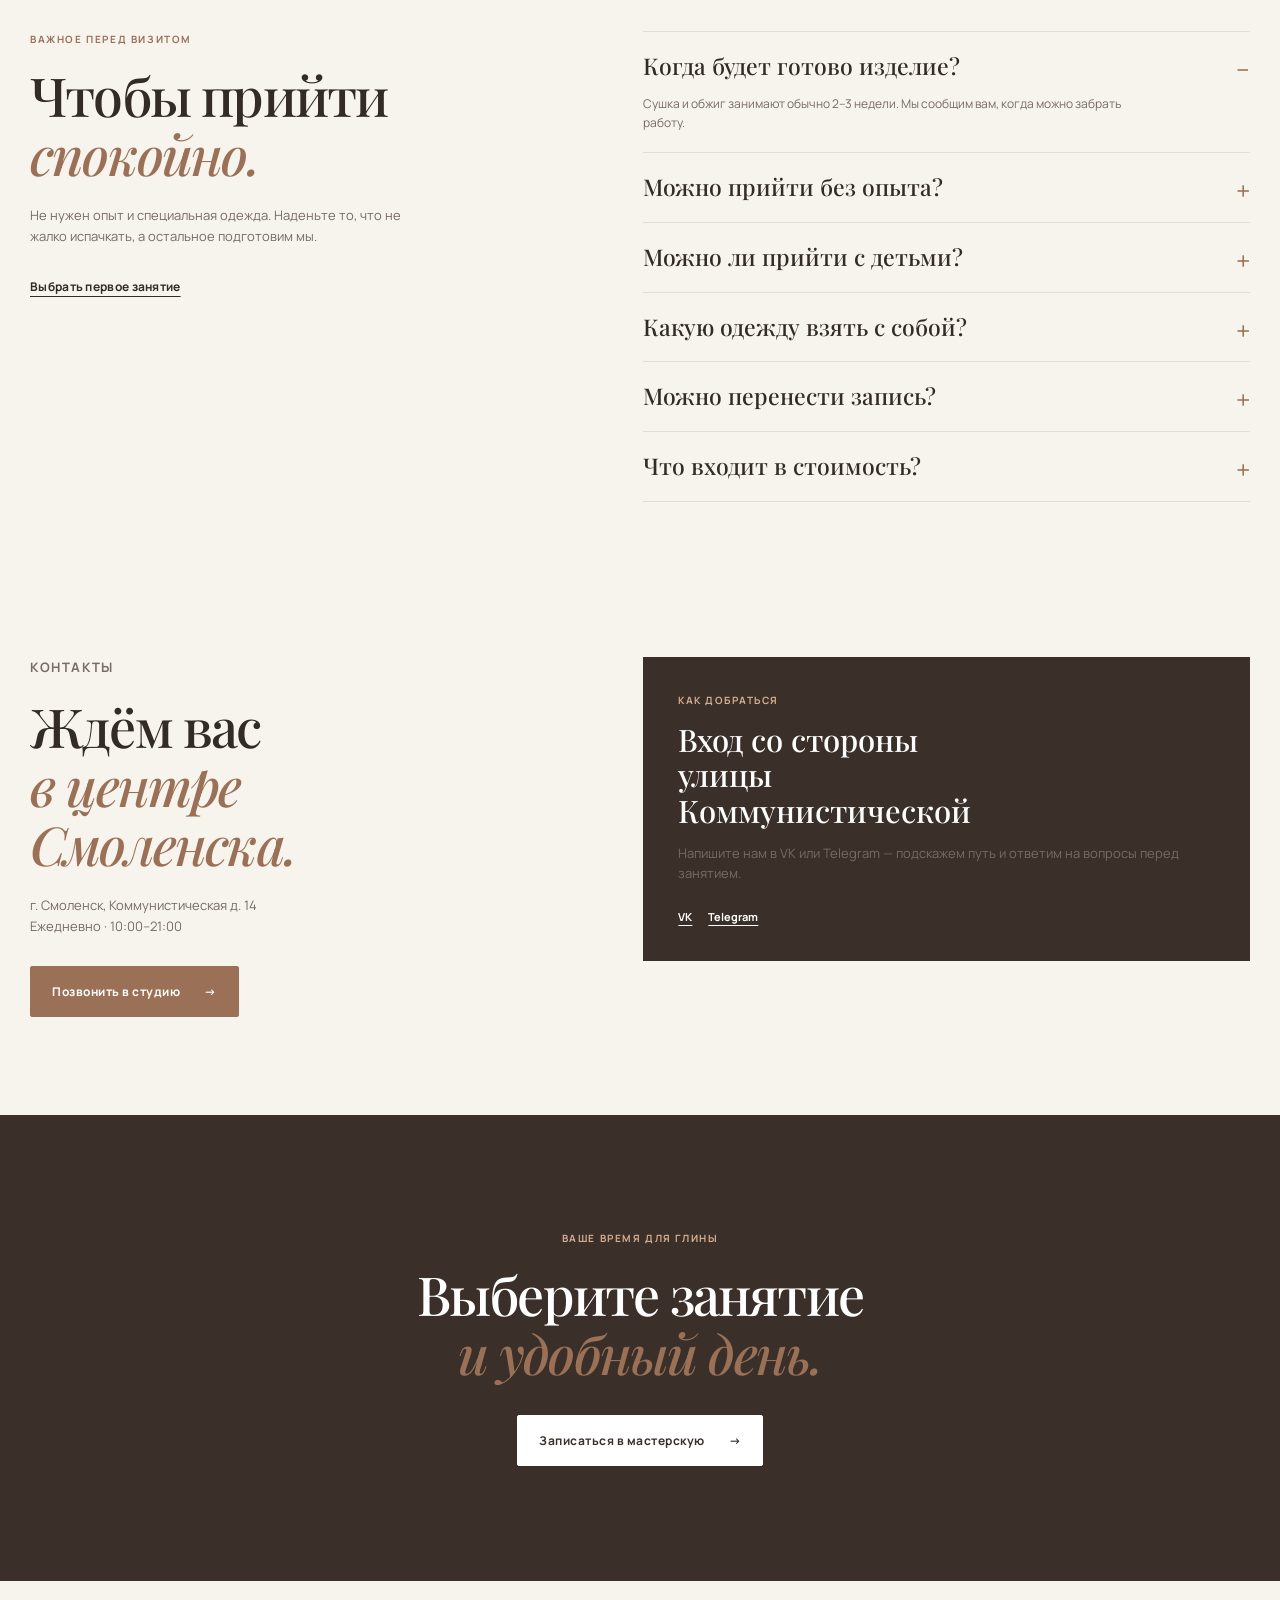
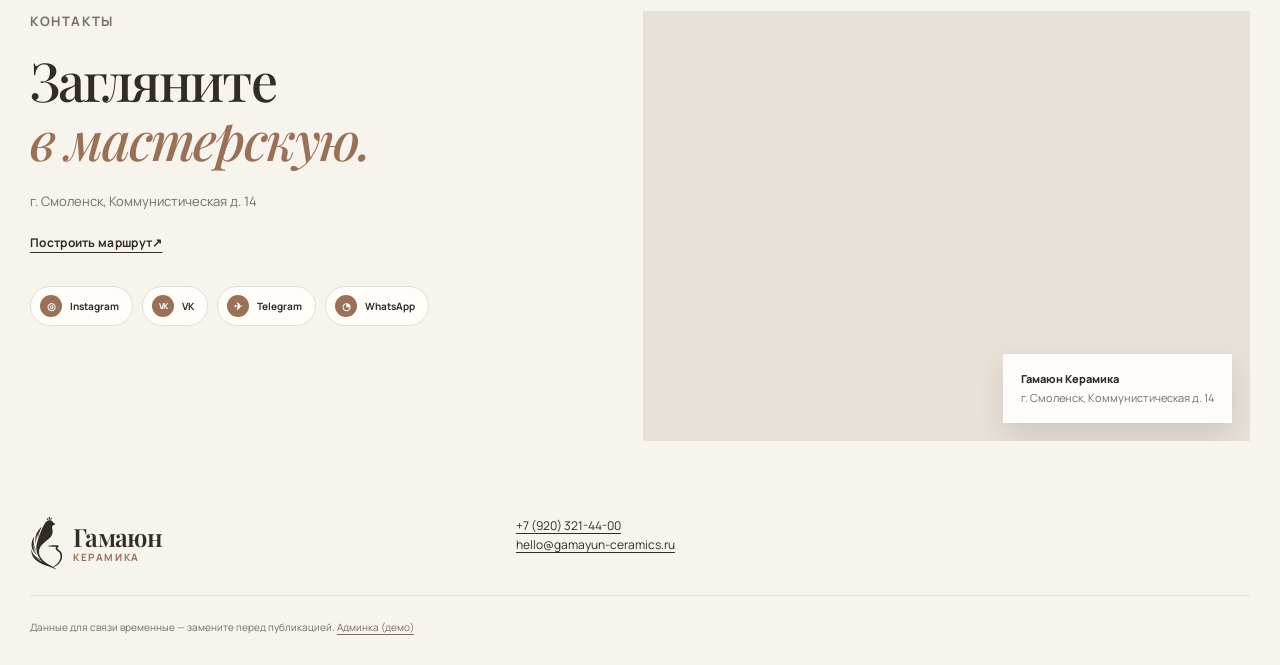
==== commit 607161ff: "Update workshop catalogue and coming-soon shop" ====
--- a/index.html
+++ b/index.html
@@ -8,7 +8,7 @@
     <link rel="preconnect" href="https://fonts.googleapis.com">
     <link rel="preconnect" href="https://fonts.gstatic.com" crossorigin>
     <link href="https://fonts.googleapis.com/css2?family=Manrope:wght@400;500;600;700&family=Playfair+Display:ital,wght@0,500;0,600;1,500&display=swap" rel="stylesheet">
-    <link rel="stylesheet" href="css/style.css?v=20260919-publish">
+    <link rel="stylesheet" href="css/style.css?v=20260921-final"><link rel="stylesheet" href="css/catalog.css?v=20260921-final">
   </head>
   <body>
     <header class="site-header">
@@ -17,7 +17,7 @@
         <span></span><span></span><span></span>
       </button>
       <nav id="site-nav" class="site-nav" aria-label="Основная навигация">
-        <a href="#directions">Направления</a>
+        <a href="#directions">Мастер-классы</a>
         <a href="#shop">Магазин</a>
         <a href="#studio">О студии</a>
         <a href="#contacts">Контакты</a>
@@ -48,44 +48,46 @@
       <section id="directions" class="section directions">
         <div class="section-heading">
           <p class="eyebrow">Выберите свой формат</p>
-          <h2>Начать можно <em>с любого</em> касания</h2>
+          <h2 class="directions-invitation">Выберите любой понравившийся вам <em>мастер-класс</em> и <em>приходите в гости</em> в керамическую студию.</h2>
           <a class="text-link desktop-only" href="booking.html">Все занятия →</a>
         </div>
         <div class="direction-grid">
-          <article class="direction-card"><img data-studio-photo data-image-key="wheel" src="images/class-wheel.png" alt="Работа на гончарном круге" loading="lazy"><span class="card-label">01</span><div class="card-content"><h3>Гончарный круг</h3><p>От куска глины — к первой форме</p><div class="card-meta"><span>2 часа</span><strong class="card-price-options">Взрослый — 5 000 ₽<br>Ребёнок — 3 000 ₽</strong></div><div class="card-actions"><a href="details.html?type=wheel">Подробнее</a><a href="calendar.html?type=wheel">Записаться <span>→</span></a></div></div></article>
-          <article class="direction-card"><img data-studio-photo data-image-key="handbuilding" src="images/class-handbuilding.png" alt="Лепка из глины руками" loading="lazy"><span class="card-label">02</span><div class="card-content"><h3>Ручная лепка</h3><p>Кружки, тарелки и формы с вашим характером</p><div class="card-meta"><span>2 часа</span><strong class="card-price-options">Взрослый — 5 500 ₽<br>Ребёнок — 4 500 ₽</strong></div><div class="card-actions"><a href="details.html?type=handbuilding">Подробнее</a><a href="calendar.html?type=handbuilding">Записаться <span>→</span></a></div></div></article>
-          <article class="direction-card"><img data-studio-photo data-image-key="painting" src="images/class-painting.png" alt="Роспись керамики кистью" loading="lazy"><span class="card-label">03</span><div class="card-content"><h3>Роспись керамики</h3><p>Цвет, детали и личный узор</p><div class="card-meta"><span>2 часа</span><strong>от 1 800 ₽</strong></div><div class="card-actions"><a href="details.html?type=painting">Подробнее</a><a href="calendar.html?type=painting">Записаться <span>→</span></a></div></div></article>
-          <article class="direction-card"><img data-studio-photo data-image-key="date" src="images/class-date.png" alt="Свидание в керамической мастерской" loading="lazy"><span class="card-label">04</span><div class="card-content"><h3>Свидание для двоих</h3><p>Глина, чай и ваше общее изделие</p><div class="card-meta"><span>2 часа</span><strong>10 000 ₽ за двоих</strong></div><div class="card-actions"><a href="details.html?type=date">Подробнее</a><a href="calendar.html?type=date">Записаться <span>→</span></a></div></div></article>
-          <article class="direction-card"><img data-studio-photo data-image-key="family" src="images/class-family.png" alt="Семейное занятие керамикой" loading="lazy"><span class="card-label">05</span><div class="card-content"><h3>Семейный подряд</h3><p>Для детей, родителей, бабушек и дедушек</p><div class="card-meta"><span>2 часа</span><strong>от 4 500 ₽</strong></div><div class="card-actions"><a href="details.html?type=family">Подробнее</a><a href="calendar.html?type=family">Записаться <span>→</span></a></div></div></article>
-          <article class="direction-card"><img data-studio-photo data-image-key="kids" src="images/class-kids.png" alt="Детское творческое занятие" loading="lazy"><span class="card-label">06</span><div class="card-content"><h3>Детские выходные</h3><p>Для маленьких авторов</p><div class="card-meta card-meta-price-only"><strong>1 500 ₽</strong></div><div class="card-actions"><a href="details.html?type=kids">Подробнее</a><a href="calendar.html?type=kids">Записаться <span>→</span></a></div></div></article>
-          <article class="direction-card"><img data-studio-photo data-image-key="course" src="images/class-course.png" alt="Подруги на мастер-классе по лепке" loading="lazy"><span class="card-label">07</span><div class="card-content"><h3>Время для девчонок!</h3><p>Каждую пятницу — лепка, чай и разговоры</p><div class="card-meta"><span>2 часа</span><strong>5 000 ₽</strong></div><div class="card-actions"><a href="details.html?type=course">Подробнее</a><a href="calendar.html?type=course">Записаться <span>→</span></a></div></div></article>
-          <article class="direction-card"><img data-image-key="corporate" src="images/corporate-workshop.png" alt="Групповое занятие керамикой" loading="lazy"><span class="card-label">08</span><div class="card-content"><h3>Корпоративное занятие</h3><p>Творческий формат для команды</p><div class="card-meta"><span>2 часа</span><strong class="card-price-options">3 000 ₽<br>от 5 человек</strong></div><div class="card-actions"><a href="details.html?type=corporate">Подробнее</a><a href="calendar.html?type=corporate">Записаться <span>→</span></a></div></div></article>
-          <article class="direction-card"><img data-studio-photo data-image-key="vase" src="images/class-vase.png" alt="Изготовление вазы" loading="lazy"><span class="card-label">09</span><div class="card-content"><h3>Изготовление вазы</h3><div class="card-meta card-meta-price-only"><strong>от 7 000 ₽</strong></div><div class="card-actions"><a href="details.html?type=vase">Подробнее</a><a href="calendar.html?type=vase">Записаться <span>→</span></a></div></div></article>
-          <article class="direction-card"><img data-studio-photo data-image-key="wheel-clay" src="images/class-wheel-clay.png" alt="Круг + лепка" loading="lazy"><span class="card-label">10</span><div class="card-content"><h3>Круг + лепка</h3><div class="card-meta card-meta-price-only"><strong>5 500 ₽</strong></div><div class="card-actions"><a href="details.html?type=wheel-clay">Подробнее</a><a href="calendar.html?type=wheel-clay">Записаться <span>→</span></a></div></div></article>
-          <article class="direction-card"><img data-studio-photo data-image-key="ceramics-courses" src="images/class-ceramics-courses.png" alt="Курсы керамики" loading="lazy"><span class="card-label">11</span><div class="card-content"><h3>Курсы керамики</h3><div class="card-meta card-meta-price-only"><strong>от 10 000 ₽</strong></div><div class="card-actions"><a href="details.html?type=ceramics-courses">Подробнее</a><a href="calendar.html?type=ceramics-courses">Записаться <span>→</span></a></div></div></article>
-          <article class="direction-card"><img data-studio-photo data-image-key="coworking" src="images/class-coworking.png" alt="Коворкинг" loading="lazy"><span class="card-label">12</span><div class="card-content"><h3>Коворкинг</h3><div class="card-meta card-meta-price-only"><strong>от 2 500 ₽</strong></div><div class="card-actions"><a href="details.html?type=coworking">Подробнее</a><a href="calendar.html?type=coworking">Записаться <span>→</span></a></div></div></article>
+          <article class="direction-card"><img data-studio-photo data-image-key="handbuilding" src="images/class-handbuilding.png" alt="Ручная лепка + ангобы" loading="lazy"><span class="card-label">01</span><div class="card-content"><h3>Ручная лепка + ангобы</h3><div class="catalog-audience">с 7 лет</div><div class="card-meta"><span>1 час</span><strong>3 000 ₽</strong></div><div class="card-actions"><a href="details.html?type=handbuilding">Подробнее</a><a href="calendar.html?type=handbuilding">Записаться <span>→</span></a></div></div></article>
+          <article class="direction-card"><img data-studio-photo data-image-key="wheel" src="images/class-wheel.png" alt="Гончарный круг" loading="lazy"><span class="card-label">02</span><div class="card-content"><h3>Гончарный круг</h3><div class="catalog-audience">с 10 лет</div><div class="card-meta"><span>1 час</span><strong>3 500 ₽</strong></div><div class="card-actions"><a href="details.html?type=wheel">Подробнее</a><a href="calendar.html?type=wheel">Записаться <span>→</span></a></div></div></article>
+          <article class="direction-card"><img data-studio-photo data-image-key="wheel-clay" src="images/class-wheel-clay.png" alt="Круг + лепка" loading="lazy"><span class="card-label">03</span><div class="card-content"><h3>Круг + лепка</h3><div class="catalog-audience">с 14 лет</div><div class="card-meta"><span>3 часа</span><strong>8 000 ₽</strong></div><div class="card-actions"><a href="details.html?type=wheel-clay">Подробнее</a><a href="calendar.html?type=wheel-clay">Записаться <span>→</span></a></div></div></article>
+          <article class="direction-card"><img data-studio-photo data-image-key="vase" src="images/class-vase.png" alt="Изготовление вазы" loading="lazy"><span class="card-label">04</span><div class="card-content"><h3>Изготовление вазы</h3><div class="catalog-audience">с 14 лет</div><div class="card-meta"><span>3 часа</span><strong>8 000 ₽</strong></div><div class="card-actions"><a href="details.html?type=vase">Подробнее</a><a href="calendar.html?type=vase">Записаться <span>→</span></a></div></div></article>
+          <article class="direction-card"><img data-studio-photo data-image-key="kids" src="images/class-kids.png" alt="Детская лепка + ангобы" loading="lazy"><span class="card-label">05</span><div class="card-content"><h3>Детская лепка + ангобы</h3><div class="catalog-audience">от 3 лет</div><div class="card-meta"><span>1 час</span><strong>1 000 ₽</strong></div><div class="card-actions"><a href="details.html?type=kids">Подробнее</a><a href="calendar.html?type=kids">Записаться <span>→</span></a></div></div></article>
+          <article class="direction-card"><img data-studio-photo data-image-key="date" src="images/class-date.png" alt="Романтическое свидание!" loading="lazy"><span class="card-label">06</span><div class="card-content"><h3>Романтическое свидание!</h3><div class="catalog-audience"></div><div class="card-meta"><span>1,5 часа</span><strong>от 7 000 ₽</strong></div><div class="card-actions"><a href="details.html?type=date">Подробнее</a><a href="calendar.html?type=date">Записаться <span>→</span></a></div></div></article>
+          <article class="direction-card"><img data-studio-photo data-image-key="corporate" src="images/corporate-workshop.png" alt="Праздник с творчеством!" loading="lazy"><span class="card-label">07</span><div class="card-content"><h3>Праздник с творчеством!</h3><div class="catalog-audience">от 6 человек</div><div class="card-meta"><span>1,5 часа</span><strong>3 000 ₽/чел, дополнительный час 3 000 ₽</strong></div><div class="card-actions"><a href="details.html?type=corporate">Подробнее</a><a href="calendar.html?type=corporate">Записаться <span>→</span></a></div></div></article>
+          <article class="direction-card"><img data-studio-photo data-image-key="painting" src="images/class-painting.png" alt="Роспись керамики глазурью — глазуровка" loading="lazy"><span class="card-label">08</span><div class="card-content"><h3>Роспись керамики глазурью — глазуровка</h3><div class="catalog-audience"></div><div class="card-meta"><span></span><strong>от 1 500 ₽</strong></div><div class="card-actions"><a href="details.html?type=painting">Подробнее</a><a href="tel:+79203214400">Связаться <span>→</span></a></div></div></article>
+          <article class="direction-card"><img data-studio-photo data-image-key="painting-engobe" src="images/class-painting.png" alt="Роспись керамики ангобами" loading="lazy"><span class="card-label">09</span><div class="card-content"><h3>Роспись керамики ангобами</h3><div class="catalog-audience"></div><div class="card-meta"><span></span><strong>от 500 ₽</strong></div><div class="card-actions"><a href="details.html?type=painting-engobe">Подробнее</a><a href="tel:+79203214400">Связаться <span>→</span></a></div></div></article>
+          <article class="direction-card"><img data-studio-photo data-image-key="ceramics-courses" src="images/class-ceramics-courses.png" alt="Курсы керамики" loading="lazy"><span class="card-label">10</span><div class="card-content"><h3>Курсы керамики</h3><div class="catalog-audience">от 14 лет</div><div class="card-meta"><span>Абонемент на месяц 
+(8 занятий по 1 часу)</span><strong>20 000 ₽</strong></div><div class="card-actions"><a href="details.html?type=ceramics-courses">Подробнее</a><a href="calendar.html?type=ceramics-courses">Записаться <span>→</span></a></div></div></article>
+          <article class="direction-card"><img data-studio-photo data-image-key="kids-courses" src="images/class-kids.png" alt="Занятия керамикой" loading="lazy"><span class="card-label">11</span><div class="card-content"><h3>Занятия керамикой</h3><div class="catalog-audience">от 3 до 14 лет</div><div class="card-meta"><span>Абонемент на месяц
+(8 занятий по 1 часу)</span><strong>10 000 ₽</strong></div><div class="card-actions"><a href="details.html?type=kids-courses">Подробнее</a><a href="calendar.html?type=kids-courses">Записаться <span>→</span></a></div></div></article>
+          <article class="direction-card"><img data-studio-photo data-image-key="coworking" src="images/class-coworking.png" alt="Коворкинг" loading="lazy"><span class="card-label">12</span><div class="card-content"><h3>Коворкинг</h3><div class="catalog-audience"></div><div class="card-meta"><span>1 час</span><strong>1 800 ₽</strong></div><div class="card-actions"><a href="details.html?type=coworking">Подробнее</a><a href="calendar.html?type=coworking">Записаться <span>→</span></a></div></div></article>
         </div>
+        <h3 class="additional-title">Дополнительные услуги</h3><div class="service-list additional-services"><a class="service-row" href="details.html?type=custom"><span><strong>Изготовление изделий на заказ</strong><small>Создание керамических изделий по индивидуальному заказу</small></span><span class="service-price">по запросу</span><span>→</span></a>
+<a class="service-row" href="details.html?type=firing"><span><strong>Обжиг</strong><small>Обжиг изделий в печи студии.</small></span><span class="service-price">по запросу</span><span>→</span></a>
+<a class="service-row" href="details.html?type=offsite"><span><strong>Выездные мероприятия</strong><small>Проведение керамического мастер-класса на площадке заказчика</small></span><span class="service-price">по запросу</span><span>→</span></a>
+<a class="service-row" href="details.html?type=rental"><span><strong>Аренда студии</strong><small>Аренда пространства под мероприятие или творческую встречу</small></span><span class="service-price">по запросу</span><span>→</span></a>
+<a class="service-row" href="details.html?type=certificates"><span><strong>Сертификаты</strong><small>Подарочные сертификаты на мастер-классы и услуги студии.</small></span><span class="service-price">по запросу</span><span>→</span></a></div>
       </section>
 
-      <section id="shop" class="section shop-section">
-        <div class="section-heading shop-heading"><div><p class="eyebrow">Авторские вещи</p><h2>Интернет-магазин<br><em>керамических изделий</em></h2></div><p class="shop-intro">Небольшие серии и предметы в единственном экземпляре. Все изделия созданы вручную в нашей мастерской.</p></div>
-        <div class="shop-filters" role="group" aria-label="Категории изделий"><button class="is-active" type="button" data-filter="all">Все</button><button type="button" data-filter="vases">Вазы</button><button type="button" data-filter="mugs">Кружки</button><button type="button" data-filter="candles">Свечки</button><button type="button" data-filter="plates">Тарелки</button><button type="button" data-filter="decor">Декоративные</button><button type="button" data-filter="sale">Распродажа</button></div>
-        <div class="product-grid" aria-live="polite">
-          <article class="product-card" data-category="vases"><div class="product-image"><img src="images/shop-vase-moloko.png" alt="Керамическая ваза Молоко" loading="lazy"></div><div><h3>Ваза «Молоко»</h3><p>3 900 ₽</p></div></article>
-          <article class="product-card" data-category="mugs"><div class="product-image"><img src="https://images.unsplash.com/photo-1772453609632-2f4aa857f56e?auto=format&fit=crop&w=800&q=80" alt="Керамическая кружка Берег" loading="lazy"></div><div><h3>Кружка «Берег»</h3><p>1 800 ₽</p></div></article>
-          <article class="product-card" data-category="plates"><div class="product-image"><img src="https://images.unsplash.com/photo-1565193566173-7a0ee3dbe261?auto=format&fit=crop&w=800&q=80" alt="Керамическая тарелка Лён" loading="lazy"></div><div><h3>Тарелка «Лён»</h3><p>2 600 ₽</p></div></article>
-          <article class="product-card" data-category="candles"><div class="product-image"><img src="https://images.unsplash.com/photo-1678296728930-775d299daaca?auto=format&fit=crop&w=800&q=80" alt="Керамический подсвечник Тень" loading="lazy"></div><div><h3>Подсвечник «Тень»</h3><p>1 500 ₽</p></div></article>
-          <article class="product-card" data-category="decor"><div class="product-image"><img src="https://images.unsplash.com/photo-1738744654020-9dad6814fcf4?auto=format&fit=crop&w=800&q=80" alt="Декоративный керамический объект" loading="lazy"></div><div><h3>Объект «Точка»</h3><p>2 200 ₽</p></div></article>
-          <article class="product-card" data-category="vases"><div class="product-image"><img src="https://images.unsplash.com/photo-1608467976337-3ec5a6e534c3?auto=format&fit=crop&w=800&q=80" alt="Керамическая ваза Песок" loading="lazy"></div><div><h3>Ваза «Песок»</h3><p>4 400 ₽</p></div></article>
-          <article class="product-card" data-category="mugs"><div class="product-image"><img src="https://images.unsplash.com/photo-1772453609632-2f4aa857f56e?auto=format&fit=crop&w=800&q=80" alt="Керамическая кружка Тёплый белый" loading="lazy"></div><div><h3>Кружка «Тёплый белый»</h3><p>1 950 ₽</p></div></article>
-          <article class="product-card" data-category="plates"><div class="product-image"><img src="https://images.unsplash.com/photo-1565193566173-7a0ee3dbe261?auto=format&fit=crop&w=800&q=80" alt="Керамическая тарелка Земля" loading="lazy"></div><div><h3>Тарелка «Земля»</h3><p>2 900 ₽</p></div></article>
-          <article class="product-card" data-category="candles"><div class="product-image"><img src="https://images.unsplash.com/photo-1678296728930-775d299daaca?auto=format&fit=crop&w=800&q=80" alt="Керамическая свеча Сумерки" loading="lazy"></div><div><h3>Свеча «Сумерки»</h3><p>1 700 ₽</p></div></article>
-          <article class="product-card" data-category="decor"><div class="product-image"><img src="https://images.unsplash.com/photo-1738744654020-9dad6814fcf4?auto=format&fit=crop&w=800&q=80" alt="Декоративная керамическая форма" loading="lazy"></div><div><h3>Форма «Волна»</h3><p>2 800 ₽</p></div></article>
-          <article class="product-card" data-category="sale"><div class="product-image"><span class="sale-badge">−20%</span><img src="https://images.unsplash.com/photo-1772453609632-2f4aa857f56e?auto=format&fit=crop&w=800&q=80" alt="Керамическая чашка Облако" loading="lazy"></div><div><h3>Чашка «Облако»</h3><p><s>1 600 ₽</s> 1 280 ₽</p></div></article>
-          <article class="product-card" data-category="sale"><div class="product-image"><span class="sale-badge">−15%</span><img src="https://images.unsplash.com/photo-1608467976337-3ec5a6e534c3?auto=format&fit=crop&w=800&q=80" alt="Керамическая ваза Мягкая форма" loading="lazy"></div><div><h3>Ваза «Мягкая форма»</h3><p><s>3 200 ₽</s> 2 720 ₽</p></div></article>
+      <section id="shop" class="section shop-coming">
+        <div class="shop-coming-copy">
+          <p class="eyebrow">Интернет-магазин · Гамаюн Керамика</p>
+          <h2>Красивым вещам<br>нужно <em>немного времени.</em></h2>
+          <p class="shop-coming-lead">Наша первая коллекция ещё в мастерской.</p>
+          <p>Мы создаём керамические изделия, которые скоро появятся здесь. Сейчас они в производстве — проходят путь от мягкой глины до готовой вещи.</p>
+          <div class="shop-coming-status"><span aria-hidden="true"></span>Коллекция в работе</div>
+          <a class="text-link" href="#directions">А пока — создайте свою вещь на мастер-классе <span aria-hidden="true">→</span></a>
         </div>
-        <button class="load-more" type="button" hidden>Загрузить ещё <span aria-hidden="true">↓</span></button>
-        <p class="shop-note">Витрина демонстрационная: актуальные наличие и покупка появятся после подключения магазина.</p>
+        <div class="shop-coming-art" aria-hidden="true">
+          <img src="images/gamayun-mark.svg" alt="">
+          <span>СОЗДАЁТСЯ ВРУЧНУЮ</span>
+          <p>Глина. Тепло. Время.</p>
+        </div>
       </section>
 
       <section id="studio" class="section story-section">
@@ -96,16 +98,11 @@
           <p>Керамическая студия «Гамаюн Керамика» приглашает всех, желающих познакомиться с миром керамики и изготовить своё собственное керамическое изделие.</p>
           <p>На мастер-классах в нашей студии под чутким руководством внимательных и опытных мастеров вы освоите навыки работы с глиной, навыки ручной лепки, обжига и росписи изделий. У нас вы сможете попробовать свои силы и в работе с гончарным кругом.</p>
           <p>Выбирайте любой понравившийся вам мастер-класс и приходите в гости в керамическую студию «Гамаюн-Керамика».</p>
-          <dl><div><dt>2–3 часа</dt><dd>время занятия</dd></div><div><dt>0 опыта</dt><dd>нужно для старта</dd></div><div><dt>1 изделие</dt><dd>вы заберёте после обжига</dd></div></dl>
+          <dl><div><dt>1–3 часа</dt><dd>время занятия</dd></div><div><dt>0 опыта</dt><dd>нужно для старта</dd></div><div><dt>1 изделие</dt><dd>вы заберёте после обжига</dd></div></dl>
         </div>
       </section>
 
-      <section class="section process-section">
-        <p class="eyebrow">Как проходит встреча</p><h2>От первой формы<br><em>до любимой вазы.</em></h2>
-        <div class="process-grid"><article><span>01</span><img class="process-photo" src="images/process-sketch-cutout.png" alt="Набросок будущей керамической вазы"><h3>Делаете набросок</h3><p>Выбираете формат, обсуждаете идею и находите форму, которая хочется создать.</p></article><article><span>02</span><img class="process-photo" src="images/process-clay-cutout.png" alt="Кусочек глины и инструменты для работы"><h3>Создаёте руками</h3><p>Мастер рядом, а материалы, инструменты и фартук уже включены в занятие.</p></article><article><span>03</span><img class="process-photo" src="images/process-vase-landscape.png" alt="Готовая керамическая ваза с цветами"><h3>Забираете изделие</h3><p>Мы высушим и обожжём работу, затем напишем, когда она будет готова.</p></article></div>
-      </section>
-
-      <section class="section visit-section"><div><p class="eyebrow">Важное перед визитом</p><h2>Чтобы прийти<br><em>спокойно.</em></h2><p class="visit-copy">Не нужен опыт и специальная одежда. Наденьте то, что не жалко испачкать, а остальное подготовим мы.</p><a class="text-link" href="booking.html">Выбрать первое занятие</a></div><div class="faq-list"><details open><summary>Когда будет готово изделие?</summary><p>Сушка и обжиг занимают обычно 2–3 недели. Мы сообщим вам, когда можно забрать работу.</p></details><details><summary>Можно прийти без опыта?</summary><p>Да. Большинство наших занятий подходят тем, кто впервые пробует работать с глиной.</p></details><details><summary>Можно ли прийти с детьми?</summary><p>Да, будем рады. На семейные и детские занятия ждём детей от 4 лет вместе со взрослым — мастер подскажет и поможет на каждом этапе.</p></details><details><summary>Какую одежду взять с собой?</summary><p>Приходите в любой удобной одежде. В студии выдадим фирменный фартук, чтобы можно было полностью сосредоточиться на глине и не переживать о мелочах.</p></details><details><summary>Можно перенести запись?</summary><p>Да, условия переноса и отмены показываем перед оплатой и сохраняем в личном кабинете.</p></details><details><summary>Что входит в стоимость?</summary><p>Глина, глазури, инструменты, обжиг, фартук и сопровождение мастера.</p></details></div></section>
+      <section class="section visit-section"><div><p class="eyebrow">Важное перед визитом</p><h2>Чтобы прийти<br><em>спокойно.</em></h2><p class="visit-copy">Не нужен опыт и специальная одежда. Наденьте то, что не жалко испачкать, а остальное подготовим мы.</p><a class="text-link" href="booking.html">Выбрать первое занятие</a></div><div class="faq-list"><details open><summary>Когда будет готово изделие?</summary><p>Сушка и обжиг занимают обычно 2–3 недели. Мы сообщим вам, когда можно забрать работу.</p></details><details><summary>Можно прийти без опыта?</summary><p>Да. Большинство наших занятий подходят тем, кто впервые пробует работать с глиной.</p></details><details><summary>Можно ли прийти с детьми?</summary><p>Да, будем рады. На детскую лепку ждём детей от 3 лет вместе со взрослым — мастер подскажет и поможет на каждом этапе.</p></details><details><summary>Какую одежду взять с собой?</summary><p>Приходите в любой удобной одежде. В студии выдадим фирменный фартук, чтобы можно было полностью сосредоточиться на глине и не переживать о мелочах.</p></details><details><summary>Можно перенести запись?</summary><p>Да, условия переноса и отмены показываем перед оплатой и сохраняем в личном кабинете.</p></details><details><summary>Что входит в стоимость?</summary><p>Состав материалов и услуг зависит от выбранного формата — смотрите полное описание на странице «Подробнее».</p></details></div></section>
 
       <section class="section contact-section"><div><p class="eyebrow">Контакты</p><h2>Ждём вас<br><em>в центре Смоленска.</em></h2><p>г. Смоленск, Коммунистическая д. 14<br>Ежедневно · 10:00–21:00</p><a class="button" href="tel:+79203214400">Позвонить в студию <span>→</span></a></div><div class="contact-card"><span>Как добраться</span><strong>Вход со стороны улицы Коммунистической</strong><p>Напишите нам в VK или Telegram — подскажем путь и ответим на вопросы перед занятием.</p><div><a href="#" aria-label="VK студии">VK</a><a href="#" aria-label="Telegram студии">Telegram</a></div></div></section>
 
@@ -140,6 +137,6 @@
       <div><a href="tel:+79203214400">+7 (920) 321-44-00</a><br><a href="mailto:hello@gamayun-ceramics.ru">hello@gamayun-ceramics.ru</a></div>
       <p class="footer-note">Данные для связи временные — замените перед публикацией. <a href="admin.html">Админка (демо)</a></p>
     </footer>
-    <script src="js/main.js?v=20260919-publish"></script>
+    <script src="js/main.js?v=20260921-final"></script>
   </body>
 </html>
--- a/css/catalog.css
+++ b/css/catalog.css
@@ -0,0 +1,35 @@
+.catalog-audience { color:var(--muted); font-size:12px; margin-top:10px; }
+.direction-card .card-meta { align-items:flex-start; gap:12px; }
+.direction-card .card-meta > * { min-width:0; overflow-wrap:anywhere; }
+.direction-card .card-meta strong { text-align:right; margin-left:auto; }
+.additional-title { margin-top:48px; }
+.additional-services .service-row { grid-template-columns:1fr auto auto; }
+.detail-facts { flex-wrap:wrap; }
+.details-card > div { min-width:0; }
+@media (max-width:800px) {
+  .service-row .service-price { display:block; grid-column:2; text-align:left; padding-bottom:12px; }
+  .service-row .service-arrow { grid-column:3; grid-row:1; }
+  .additional-services .service-price { grid-column:1; }
+  .additional-services .service-row { grid-template-columns:1fr auto; padding:16px 0; }
+  .details-card h1 { font-size:clamp(32px,9vw,46px); overflow-wrap:anywhere; }
+}
+.directions .section-heading { display:grid; grid-template-columns:minmax(0, 1fr) auto; gap:22px 32px; align-items:end; }
+.directions .section-heading > .eyebrow { grid-column:1 / -1; margin-bottom:0; }
+.directions .section-heading .directions-invitation { grid-column:1 / -1; max-width:1220px; margin:0; font-family:var(--serif); font-weight:500; font-size:clamp(30px, 3vw, 42px); line-height:1.18; letter-spacing:-1px; text-wrap:balance; }
+.directions .section-heading > .text-link { grid-column:2; justify-self:end; }
+.directions-invitation em { color:var(--clay); font-weight:500; }
+@media (max-width:800px) {
+  .directions .section-heading { grid-template-columns:minmax(0, 1fr); gap:18px; }
+  .directions .section-heading .directions-invitation { font-size:clamp(30px, 8vw, 40px); letter-spacing:-.8px; }
+}
+.shop-coming { display:grid; grid-template-columns:minmax(0,1.3fr) minmax(0,.7fr); gap:clamp(35px,7vw,100px); align-items:center; border-top:1px solid var(--line); }
+.shop-coming-copy h2 { margin-bottom:25px; font-size:clamp(36px,4.2vw,58px); }
+.shop-coming-copy > p:not(.eyebrow) { max-width:520px; color:var(--muted); line-height:1.8; }
+.shop-coming-copy .shop-coming-lead { font-size:18px; color:var(--ink); margin-bottom:12px; }
+.shop-coming-status { display:flex; align-items:center; gap:10px; margin:27px 0; color:var(--clay); font-size:12px; letter-spacing:.4px; }
+.shop-coming-status > span { width:7px; height:7px; border-radius:50%; background:var(--clay); box-shadow:0 0 0 5px #9a715710; }
+.shop-coming-art { min-height:350px; display:flex; flex-direction:column; justify-content:center; align-items:center; padding:45px 25px; background:#eee5d9; border-radius:180px 180px 4px 4px; text-align:center; }
+.shop-coming-art img { width:100px; height:170px; object-fit:contain; margin-bottom:30px; opacity:.8; }
+.shop-coming-art > span { font-size:9px; letter-spacing:2px; color:var(--clay); }
+.shop-coming-art > p { margin:12px 0 0; font:italic 25px/1.4 var(--serif); color:var(--clay); }
+@media(max-width:800px) { .shop-coming { grid-template-columns:1fr; gap:32px; } .shop-coming-art { min-height:260px; max-width:360px; width:100%; justify-self:center; } .shop-coming-art img { width:75px; height:120px; margin-bottom:20px; } }
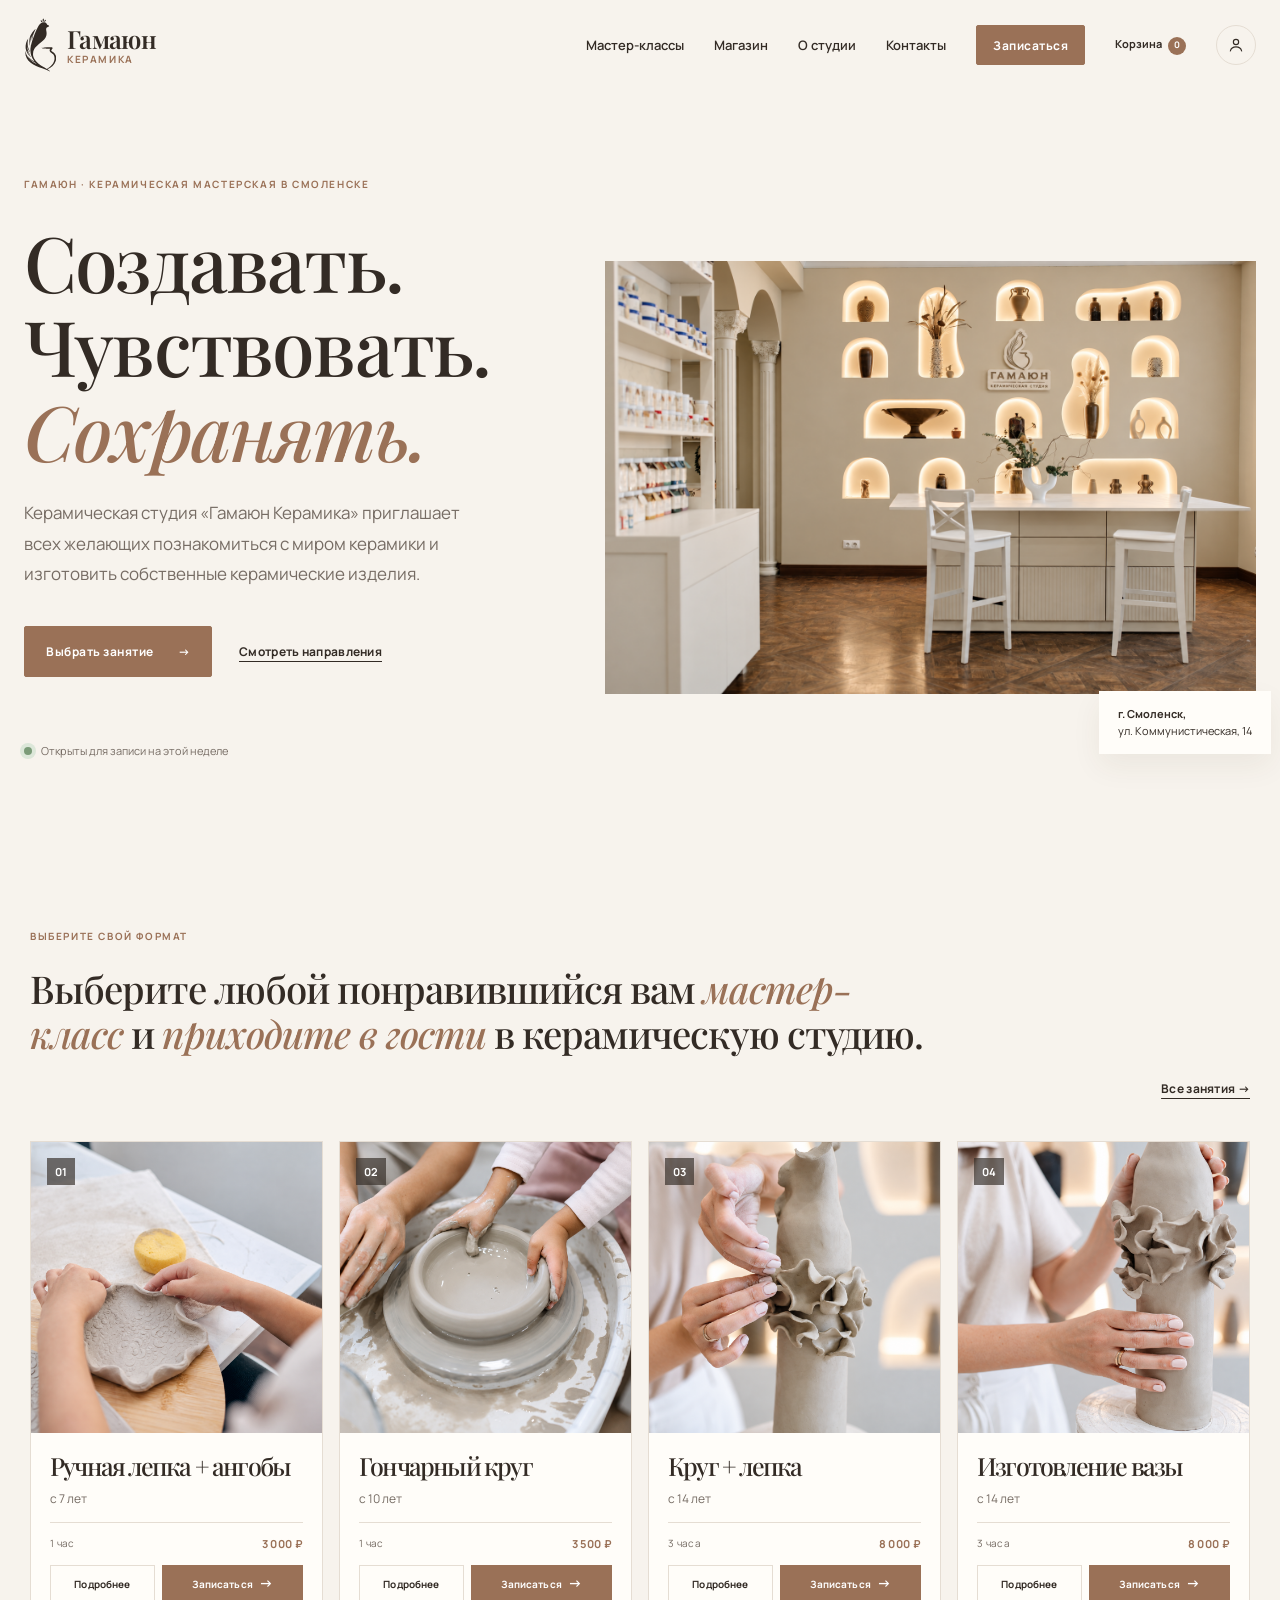
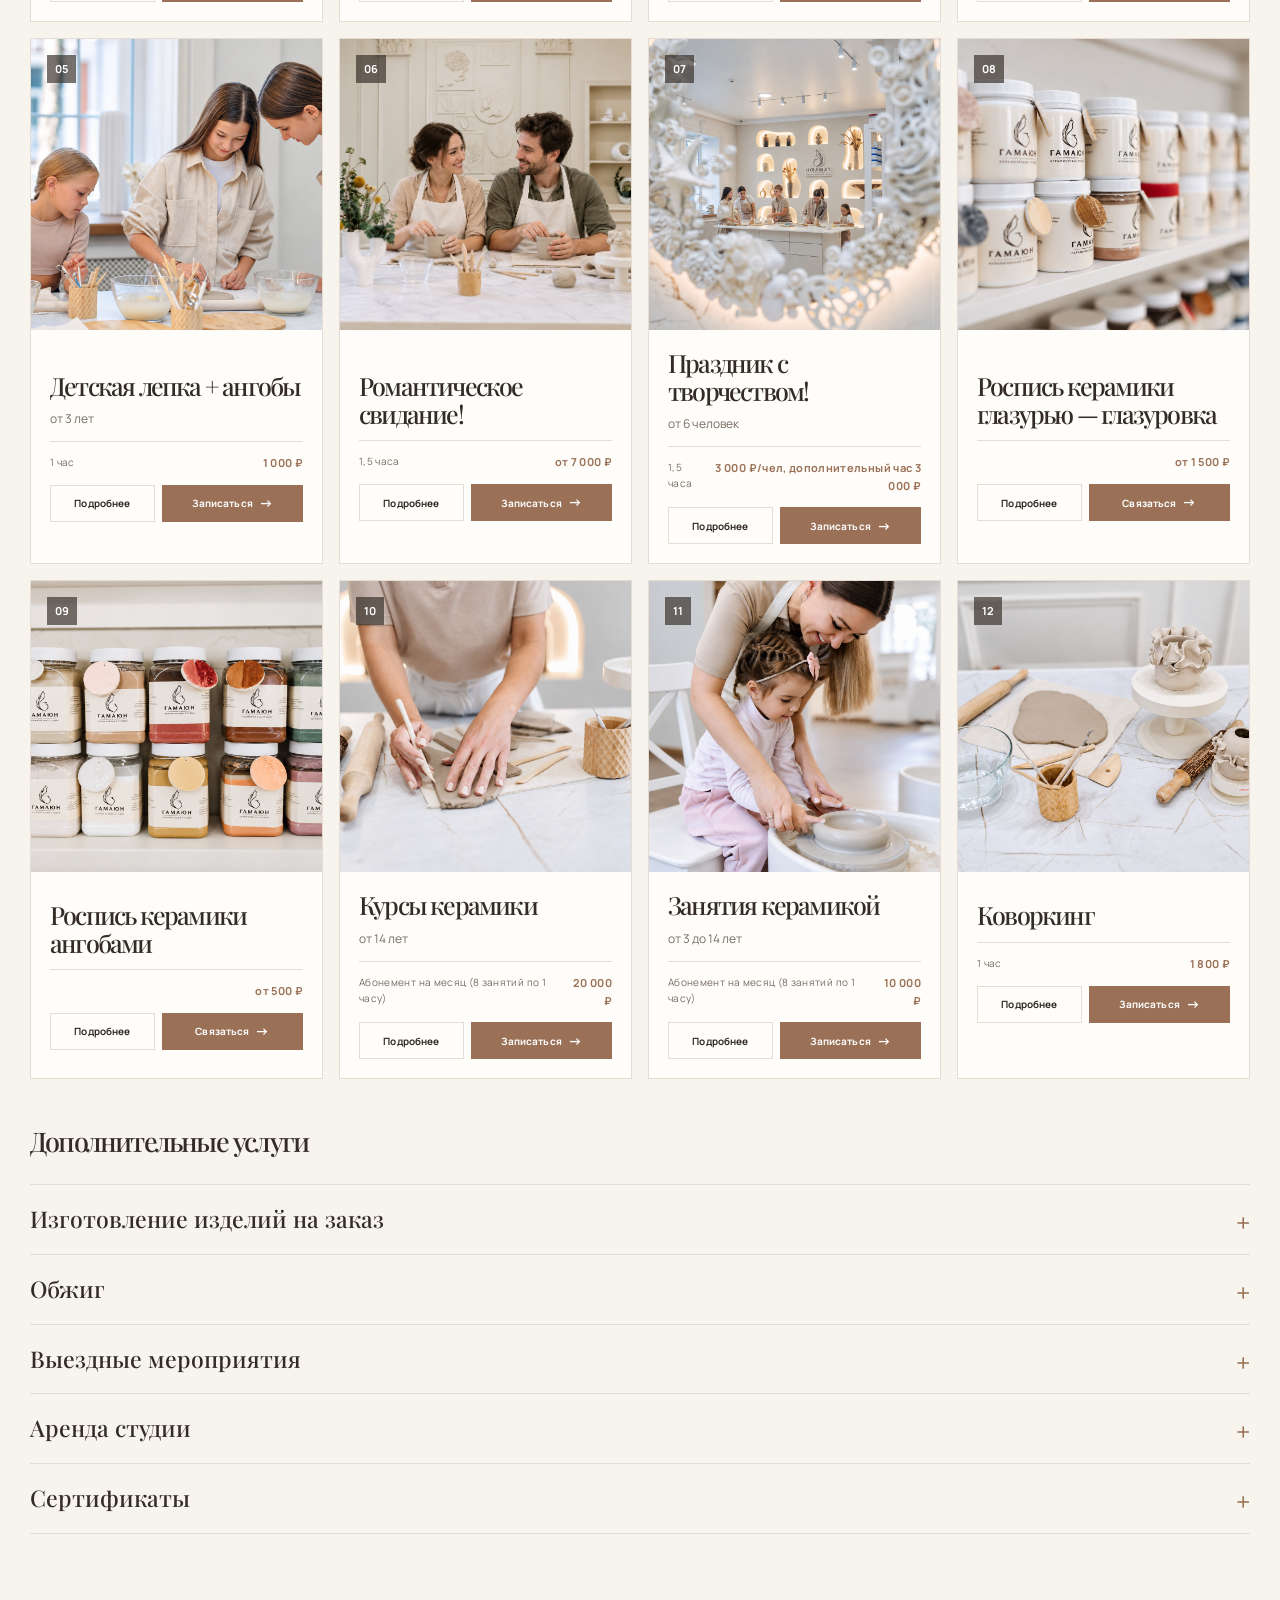
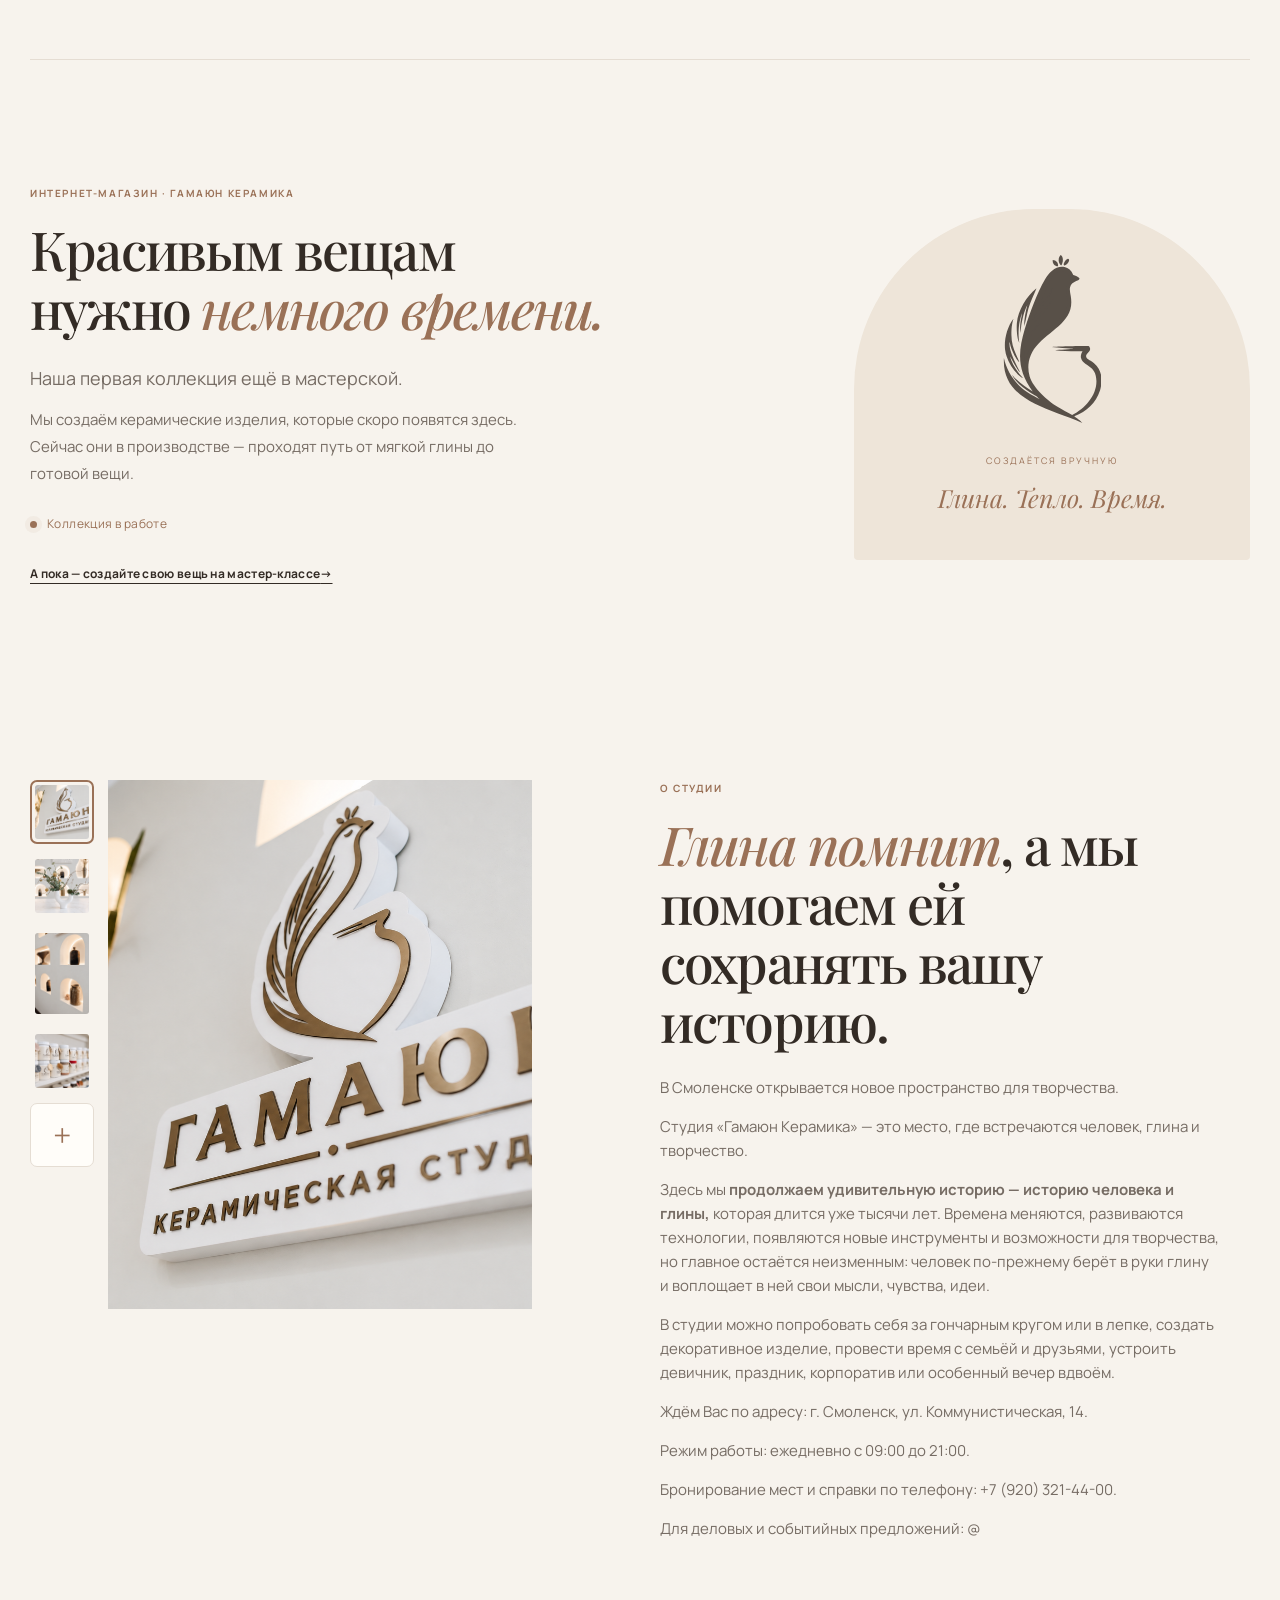
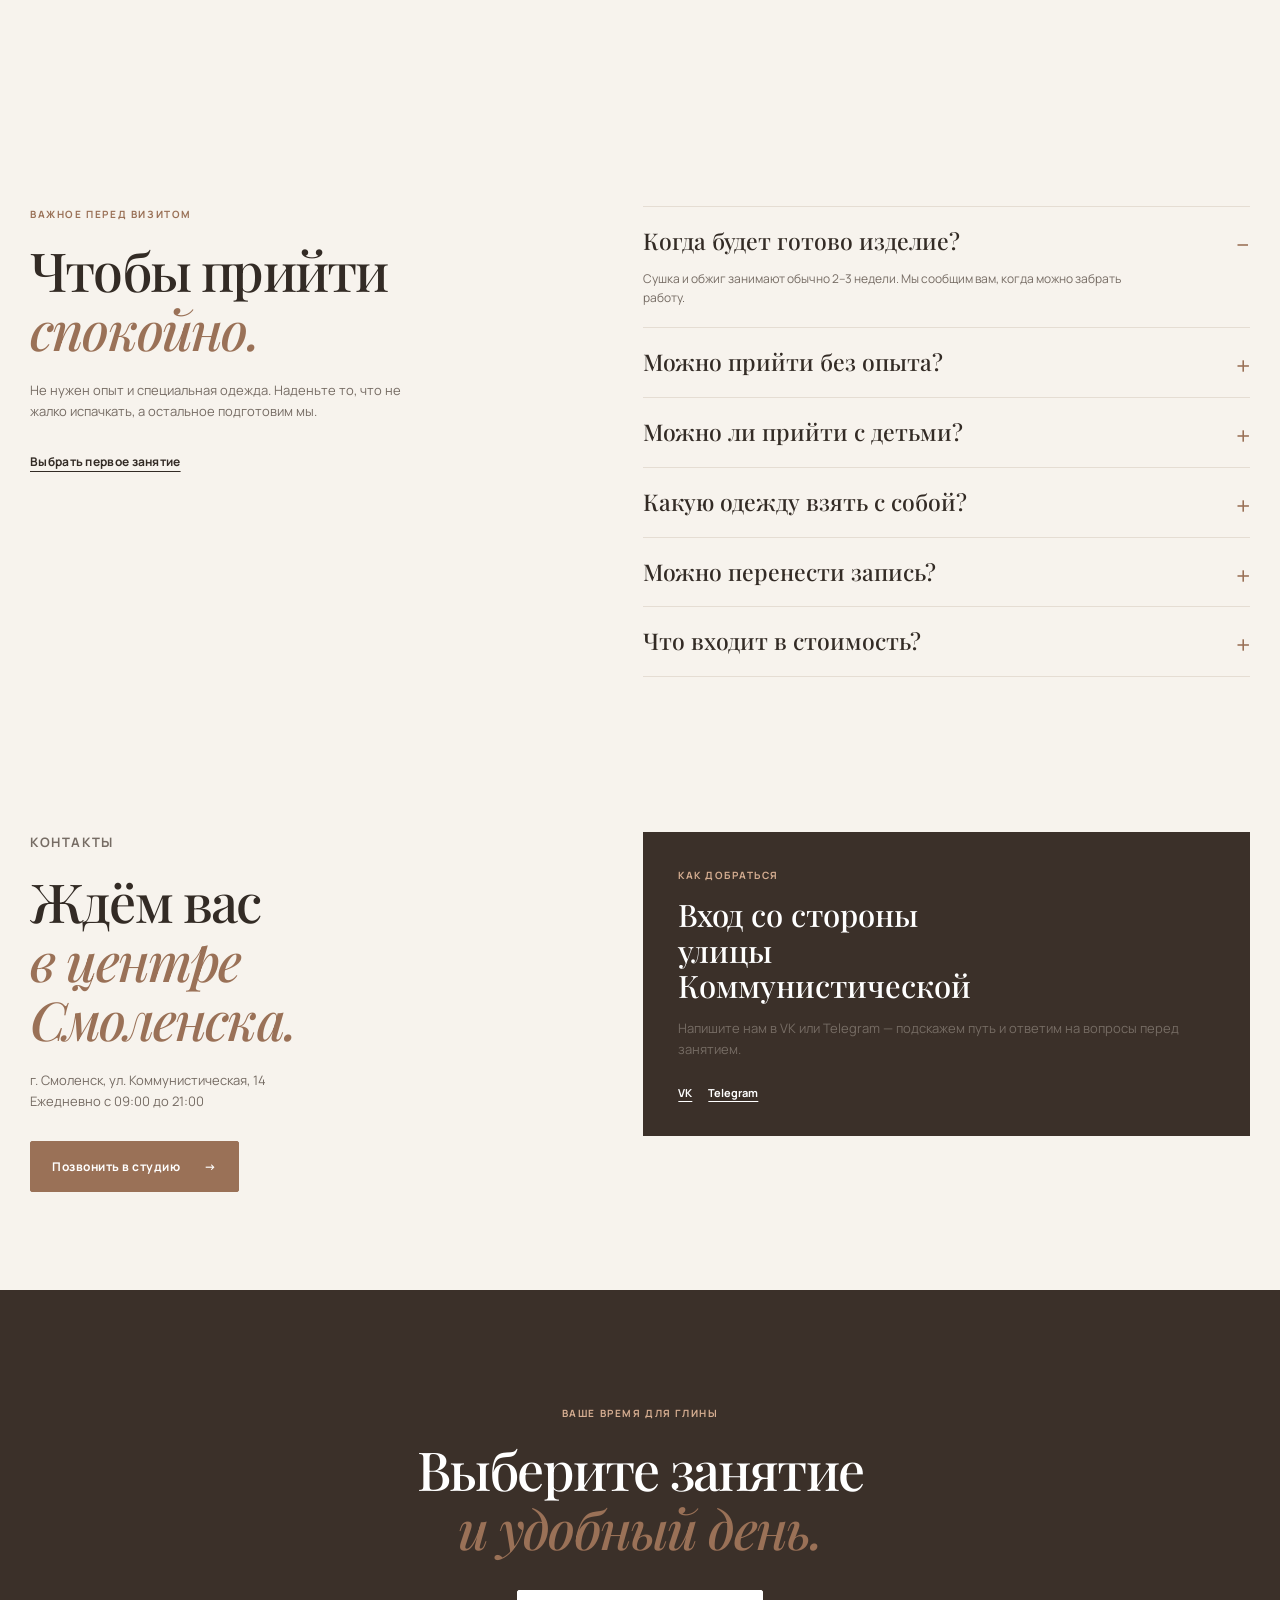
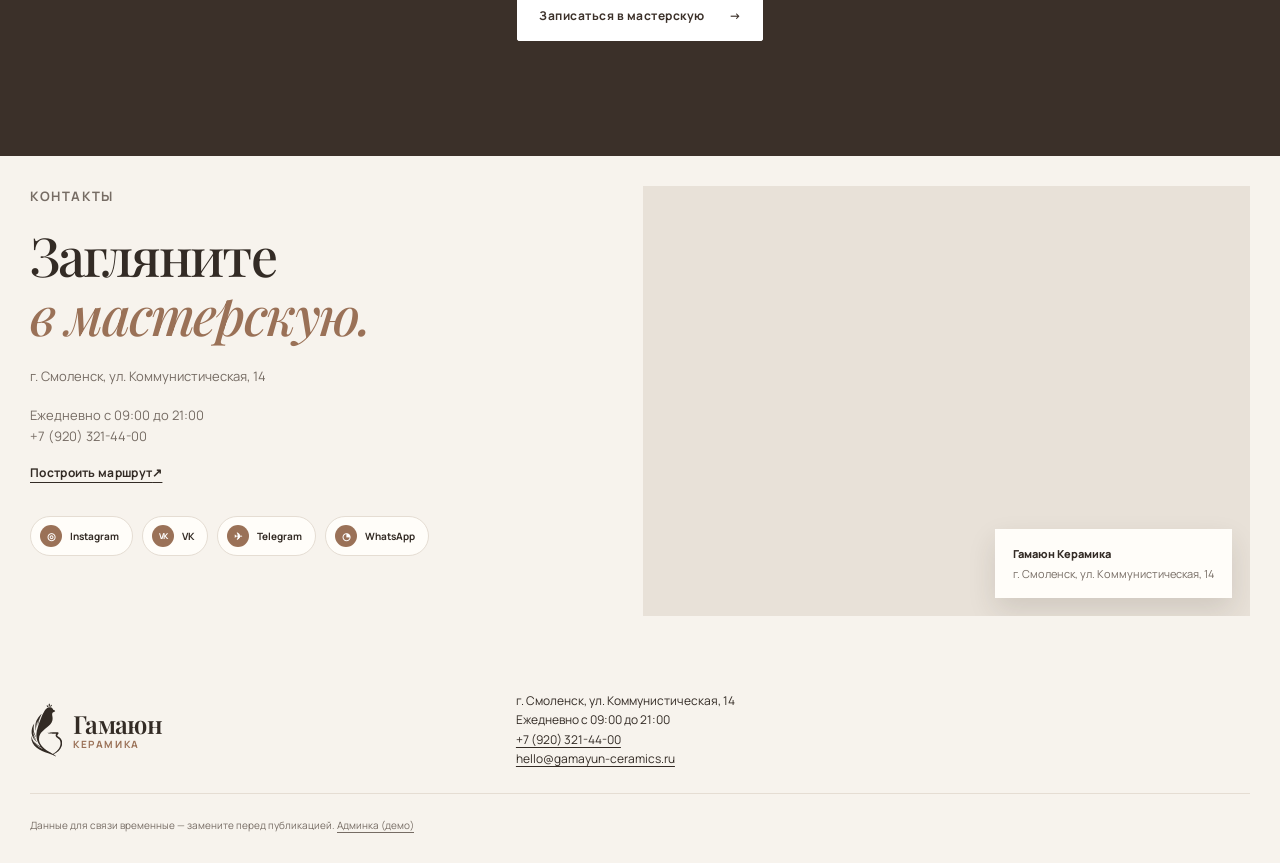
==== commit 70ec644a: "Update studio information, workshop photos and gallery" ====
--- a/index.html
+++ b/index.html
@@ -8,7 +8,7 @@
     <link rel="preconnect" href="https://fonts.googleapis.com">
     <link rel="preconnect" href="https://fonts.gstatic.com" crossorigin>
     <link href="https://fonts.googleapis.com/css2?family=Manrope:wght@400;500;600;700&family=Playfair+Display:ital,wght@0,500;0,600;1,500&display=swap" rel="stylesheet">
-    <link rel="stylesheet" href="css/style.css?v=20260921-final"><link rel="stylesheet" href="css/catalog.css?v=20260921-final">
+    <link rel="stylesheet" href="css/style.css?v=20260921"><link rel="stylesheet" href="css/catalog.css?v=20260921">
   </head>
   <body>
     <header class="site-header">
@@ -42,7 +42,7 @@
         <div class="hero-image image-frame">
           <img data-image-key="hero" src="images/hero-gamayun-studio-enhanced.png" alt="Интерьер керамической студии Гамаюн">
         </div>
-        <aside class="hero-note"><strong>г. Смоленск,</strong><br>Коммунистическая д. 14</aside>
+        <aside class="hero-note"><strong>г. Смоленск,</strong><br>ул. Коммунистическая, 14</aside>
       </section>
 
       <section id="directions" class="section directions">
@@ -52,26 +52,28 @@
           <a class="text-link desktop-only" href="booking.html">Все занятия →</a>
         </div>
         <div class="direction-grid">
-          <article class="direction-card"><img data-studio-photo data-image-key="handbuilding" src="images/class-handbuilding.png" alt="Ручная лепка + ангобы" loading="lazy"><span class="card-label">01</span><div class="card-content"><h3>Ручная лепка + ангобы</h3><div class="catalog-audience">с 7 лет</div><div class="card-meta"><span>1 час</span><strong>3 000 ₽</strong></div><div class="card-actions"><a href="details.html?type=handbuilding">Подробнее</a><a href="calendar.html?type=handbuilding">Записаться <span>→</span></a></div></div></article>
-          <article class="direction-card"><img data-studio-photo data-image-key="wheel" src="images/class-wheel.png" alt="Гончарный круг" loading="lazy"><span class="card-label">02</span><div class="card-content"><h3>Гончарный круг</h3><div class="catalog-audience">с 10 лет</div><div class="card-meta"><span>1 час</span><strong>3 500 ₽</strong></div><div class="card-actions"><a href="details.html?type=wheel">Подробнее</a><a href="calendar.html?type=wheel">Записаться <span>→</span></a></div></div></article>
-          <article class="direction-card"><img data-studio-photo data-image-key="wheel-clay" src="images/class-wheel-clay.png" alt="Круг + лепка" loading="lazy"><span class="card-label">03</span><div class="card-content"><h3>Круг + лепка</h3><div class="catalog-audience">с 14 лет</div><div class="card-meta"><span>3 часа</span><strong>8 000 ₽</strong></div><div class="card-actions"><a href="details.html?type=wheel-clay">Подробнее</a><a href="calendar.html?type=wheel-clay">Записаться <span>→</span></a></div></div></article>
-          <article class="direction-card"><img data-studio-photo data-image-key="vase" src="images/class-vase.png" alt="Изготовление вазы" loading="lazy"><span class="card-label">04</span><div class="card-content"><h3>Изготовление вазы</h3><div class="catalog-audience">с 14 лет</div><div class="card-meta"><span>3 часа</span><strong>8 000 ₽</strong></div><div class="card-actions"><a href="details.html?type=vase">Подробнее</a><a href="calendar.html?type=vase">Записаться <span>→</span></a></div></div></article>
-          <article class="direction-card"><img data-studio-photo data-image-key="kids" src="images/class-kids.png" alt="Детская лепка + ангобы" loading="lazy"><span class="card-label">05</span><div class="card-content"><h3>Детская лепка + ангобы</h3><div class="catalog-audience">от 3 лет</div><div class="card-meta"><span>1 час</span><strong>1 000 ₽</strong></div><div class="card-actions"><a href="details.html?type=kids">Подробнее</a><a href="calendar.html?type=kids">Записаться <span>→</span></a></div></div></article>
+          <article class="direction-card"><img data-studio-photo data-image-key="handbuilding" src="images/approved-workshops/handbuilding.png" alt="Ручная лепка + ангобы" loading="lazy"><span class="card-label">01</span><div class="card-content"><h3>Ручная лепка + ангобы</h3><div class="catalog-audience">с 7 лет</div><div class="card-meta"><span>1 час</span><strong>3 000 ₽</strong></div><div class="card-actions"><a href="details.html?type=handbuilding">Подробнее</a><a href="calendar.html?type=handbuilding">Записаться <span>→</span></a></div></div></article>
+          <article class="direction-card"><img data-studio-photo data-image-key="wheel" src="images/approved-workshops/wheel-selected.png" alt="Гончарный круг" loading="lazy"><span class="card-label">02</span><div class="card-content"><h3>Гончарный круг</h3><div class="catalog-audience">с 10 лет</div><div class="card-meta"><span>1 час</span><strong>3 500 ₽</strong></div><div class="card-actions"><a href="details.html?type=wheel">Подробнее</a><a href="calendar.html?type=wheel">Записаться <span>→</span></a></div></div></article>
+          <article class="direction-card"><img data-studio-photo data-image-key="wheel-clay" src="images/approved-workshops/wheel-clay.png" alt="Круг + лепка" loading="lazy"><span class="card-label">03</span><div class="card-content"><h3>Круг + лепка</h3><div class="catalog-audience">с 14 лет</div><div class="card-meta"><span>3 часа</span><strong>8 000 ₽</strong></div><div class="card-actions"><a href="details.html?type=wheel-clay">Подробнее</a><a href="calendar.html?type=wheel-clay">Записаться <span>→</span></a></div></div></article>
+          <article class="direction-card"><img data-studio-photo data-image-key="vase" src="images/approved-workshops/vase.png" alt="Изготовление вазы" loading="lazy"><span class="card-label">04</span><div class="card-content"><h3>Изготовление вазы</h3><div class="catalog-audience">с 14 лет</div><div class="card-meta"><span>3 часа</span><strong>8 000 ₽</strong></div><div class="card-actions"><a href="details.html?type=vase">Подробнее</a><a href="calendar.html?type=vase">Записаться <span>→</span></a></div></div></article>
+          <article class="direction-card"><img data-studio-photo data-image-key="kids" src="images/approved-workshops/kids.png" alt="Детская лепка + ангобы" loading="lazy"><span class="card-label">05</span><div class="card-content"><h3>Детская лепка + ангобы</h3><div class="catalog-audience">от 3 лет</div><div class="card-meta"><span>1 час</span><strong>1 000 ₽</strong></div><div class="card-actions"><a href="details.html?type=kids">Подробнее</a><a href="calendar.html?type=kids">Записаться <span>→</span></a></div></div></article>
           <article class="direction-card"><img data-studio-photo data-image-key="date" src="images/class-date.png" alt="Романтическое свидание!" loading="lazy"><span class="card-label">06</span><div class="card-content"><h3>Романтическое свидание!</h3><div class="catalog-audience"></div><div class="card-meta"><span>1,5 часа</span><strong>от 7 000 ₽</strong></div><div class="card-actions"><a href="details.html?type=date">Подробнее</a><a href="calendar.html?type=date">Записаться <span>→</span></a></div></div></article>
-          <article class="direction-card"><img data-studio-photo data-image-key="corporate" src="images/corporate-workshop.png" alt="Праздник с творчеством!" loading="lazy"><span class="card-label">07</span><div class="card-content"><h3>Праздник с творчеством!</h3><div class="catalog-audience">от 6 человек</div><div class="card-meta"><span>1,5 часа</span><strong>3 000 ₽/чел, дополнительный час 3 000 ₽</strong></div><div class="card-actions"><a href="details.html?type=corporate">Подробнее</a><a href="calendar.html?type=corporate">Записаться <span>→</span></a></div></div></article>
-          <article class="direction-card"><img data-studio-photo data-image-key="painting" src="images/class-painting.png" alt="Роспись керамики глазурью — глазуровка" loading="lazy"><span class="card-label">08</span><div class="card-content"><h3>Роспись керамики глазурью — глазуровка</h3><div class="catalog-audience"></div><div class="card-meta"><span></span><strong>от 1 500 ₽</strong></div><div class="card-actions"><a href="details.html?type=painting">Подробнее</a><a href="tel:+79203214400">Связаться <span>→</span></a></div></div></article>
-          <article class="direction-card"><img data-studio-photo data-image-key="painting-engobe" src="images/class-painting.png" alt="Роспись керамики ангобами" loading="lazy"><span class="card-label">09</span><div class="card-content"><h3>Роспись керамики ангобами</h3><div class="catalog-audience"></div><div class="card-meta"><span></span><strong>от 500 ₽</strong></div><div class="card-actions"><a href="details.html?type=painting-engobe">Подробнее</a><a href="tel:+79203214400">Связаться <span>→</span></a></div></div></article>
-          <article class="direction-card"><img data-studio-photo data-image-key="ceramics-courses" src="images/class-ceramics-courses.png" alt="Курсы керамики" loading="lazy"><span class="card-label">10</span><div class="card-content"><h3>Курсы керамики</h3><div class="catalog-audience">от 14 лет</div><div class="card-meta"><span>Абонемент на месяц 
+          <article class="direction-card"><img data-studio-photo data-image-key="corporate" src="images/approved-workshops/corporate.png" alt="Праздник с творчеством!" loading="lazy"><span class="card-label">07</span><div class="card-content"><h3>Праздник с творчеством!</h3><div class="catalog-audience">от 6 человек</div><div class="card-meta"><span>1,5 часа</span><strong>3 000 ₽/чел, дополнительный час 3 000 ₽</strong></div><div class="card-actions"><a href="details.html?type=corporate">Подробнее</a><a href="calendar.html?type=corporate">Записаться <span>→</span></a></div></div></article>
+          <article class="direction-card"><img data-studio-photo data-image-key="painting" src="images/approved-workshops/painting.png" alt="Роспись керамики глазурью — глазуровка" loading="lazy"><span class="card-label">08</span><div class="card-content"><h3>Роспись керамики глазурью — глазуровка</h3><div class="catalog-audience"></div><div class="card-meta"><span></span><strong>от 1 500 ₽</strong></div><div class="card-actions"><a href="details.html?type=painting">Подробнее</a><a href="tel:+79203214400">Связаться <span>→</span></a></div></div></article>
+          <article class="direction-card"><img data-studio-photo data-image-key="painting-engobe" src="images/approved-workshops/painting-engobe.png" alt="Роспись керамики ангобами" loading="lazy"><span class="card-label">09</span><div class="card-content"><h3>Роспись керамики ангобами</h3><div class="catalog-audience"></div><div class="card-meta"><span></span><strong>от 500 ₽</strong></div><div class="card-actions"><a href="details.html?type=painting-engobe">Подробнее</a><a href="tel:+79203214400">Связаться <span>→</span></a></div></div></article>
+          <article class="direction-card"><img data-studio-photo data-image-key="ceramics-courses" src="images/approved-workshops/ceramics-courses.png" alt="Курсы керамики" loading="lazy"><span class="card-label">10</span><div class="card-content"><h3>Курсы керамики</h3><div class="catalog-audience">от 14 лет</div><div class="card-meta"><span>Абонемент на месяц 
 (8 занятий по 1 часу)</span><strong>20 000 ₽</strong></div><div class="card-actions"><a href="details.html?type=ceramics-courses">Подробнее</a><a href="calendar.html?type=ceramics-courses">Записаться <span>→</span></a></div></div></article>
-          <article class="direction-card"><img data-studio-photo data-image-key="kids-courses" src="images/class-kids.png" alt="Занятия керамикой" loading="lazy"><span class="card-label">11</span><div class="card-content"><h3>Занятия керамикой</h3><div class="catalog-audience">от 3 до 14 лет</div><div class="card-meta"><span>Абонемент на месяц
+          <article class="direction-card"><img data-studio-photo data-image-key="kids-courses" src="images/approved-workshops/kids-courses.png" alt="Занятия керамикой" loading="lazy"><span class="card-label">11</span><div class="card-content"><h3>Занятия керамикой</h3><div class="catalog-audience">от 3 до 14 лет</div><div class="card-meta"><span>Абонемент на месяц
 (8 занятий по 1 часу)</span><strong>10 000 ₽</strong></div><div class="card-actions"><a href="details.html?type=kids-courses">Подробнее</a><a href="calendar.html?type=kids-courses">Записаться <span>→</span></a></div></div></article>
-          <article class="direction-card"><img data-studio-photo data-image-key="coworking" src="images/class-coworking.png" alt="Коворкинг" loading="lazy"><span class="card-label">12</span><div class="card-content"><h3>Коворкинг</h3><div class="catalog-audience"></div><div class="card-meta"><span>1 час</span><strong>1 800 ₽</strong></div><div class="card-actions"><a href="details.html?type=coworking">Подробнее</a><a href="calendar.html?type=coworking">Записаться <span>→</span></a></div></div></article>
+          <article class="direction-card"><img data-studio-photo data-image-key="coworking" src="images/approved-workshops/coworking.png" alt="Коворкинг" loading="lazy"><span class="card-label">12</span><div class="card-content"><h3>Коворкинг</h3><div class="catalog-audience"></div><div class="card-meta"><span>1 час</span><strong>1 800 ₽</strong></div><div class="card-actions"><a href="details.html?type=coworking">Подробнее</a><a href="calendar.html?type=coworking">Записаться <span>→</span></a></div></div></article>
         </div>
-        <h3 class="additional-title">Дополнительные услуги</h3><div class="service-list additional-services"><a class="service-row" href="details.html?type=custom"><span><strong>Изготовление изделий на заказ</strong><small>Создание керамических изделий по индивидуальному заказу</small></span><span class="service-price">по запросу</span><span>→</span></a>
-<a class="service-row" href="details.html?type=firing"><span><strong>Обжиг</strong><small>Обжиг изделий в печи студии.</small></span><span class="service-price">по запросу</span><span>→</span></a>
-<a class="service-row" href="details.html?type=offsite"><span><strong>Выездные мероприятия</strong><small>Проведение керамического мастер-класса на площадке заказчика</small></span><span class="service-price">по запросу</span><span>→</span></a>
-<a class="service-row" href="details.html?type=rental"><span><strong>Аренда студии</strong><small>Аренда пространства под мероприятие или творческую встречу</small></span><span class="service-price">по запросу</span><span>→</span></a>
-<a class="service-row" href="details.html?type=certificates"><span><strong>Сертификаты</strong><small>Подарочные сертификаты на мастер-классы и услуги студии.</small></span><span class="service-price">по запросу</span><span>→</span></a></div>
+        <h3 class="additional-title">Дополнительные услуги</h3><div class="faq-list additional-services">
+          <details><summary>Изготовление изделий на заказ</summary><p>Создание керамических изделий по индивидуальному заказу</p><p>Стоимость: по запросу.</p></details>
+          <details><summary>Обжиг</summary><p>Обжиг изделий в печи студии.</p><p>Стоимость: по запросу.</p></details>
+          <details><summary>Выездные мероприятия</summary><p>Проведение керамического мастер-класса на площадке заказчика</p><p>Стоимость: по запросу.</p></details>
+          <details><summary>Аренда студии</summary><p>Аренда пространства под мероприятие или творческую встречу</p><p>Стоимость: по запросу.</p></details>
+          <details><summary>Сертификаты</summary><p>Подарочные сертификаты на мастер-классы и услуги студии.</p><p>Стоимость: по запросу.</p></details>
+        </div>
       </section>
 
       <section id="shop" class="section shop-coming">
@@ -91,20 +93,39 @@
       </section>
 
       <section id="studio" class="section story-section">
-        <div class="story-image image-frame"><img data-image-key="studio" data-fallback-src="images/studio-white-clay-vase.png" src="images/studio-white-clay-vase.png" alt="Мастер создаёт светлую керамическую вазу на гончарном круге" loading="lazy"></div>
+        <div class="studio-gallery" aria-label="Фотографии студии">
+          <div class="studio-thumbnails" role="group" aria-label="Выберите фотографию">
+            <button type="button" aria-label="Гамаюн — керамическая студия" aria-pressed="true"><img src="images/studio-gallery/sign.png" alt="Вывеска «Гамаюн — керамическая студия»" loading="lazy"></button>
+            <button type="button" aria-label="Керамика и цветы" aria-pressed="false"><img src="images/studio-gallery/ceramics.png" alt="Керамическая ваза с цветочной композицией" loading="lazy"></button>
+            <button type="button" aria-label="Керамика на полках" aria-pressed="false"><img src="images/studio-gallery/pots.png" alt="Керамические сосуды в подсвеченных нишах" loading="lazy"></button>
+            <button type="button" aria-label="Краски и глазури" aria-pressed="false"><img src="images/studio-gallery/paints.png" alt="Краски и образцы покрытий в студии" loading="lazy"></button>
+            <button type="button" class="studio-gallery-more" aria-label="Открыть все 9 фотографий" aria-haspopup="dialog">+</button>
+          </div>
+          <button type="button" class="story-image image-frame studio-gallery-open" aria-label="Увеличить фотографию" aria-haspopup="dialog"><img id="studio-gallery-main" src="images/studio-gallery/sign.png" alt="Вывеска «Гамаюн — керамическая студия»" loading="lazy"></button>
+          <span id="studio-gallery-status" class="studio-gallery-status" role="status" aria-live="polite"></span>
+        </div>
+        <dialog id="studio-lightbox" aria-label="Фотогалерея студии">
+          <div class="lightbox-header"><span id="studio-photo-count" aria-live="polite"></span><button type="button" class="lightbox-close" aria-label="Закрыть галерею">×</button></div>
+          <div class="lightbox-stage"><button type="button" class="lightbox-prev" aria-label="Предыдущая фотография">‹</button><img id="studio-lightbox-image" alt=""><button type="button" class="lightbox-next" aria-label="Следующая фотография">›</button></div>
+          <p id="studio-photo-caption"></p><div class="lightbox-thumbnails" aria-label="Все фотографии"></div>
+        </dialog>
         <div class="story-copy">
           <p class="eyebrow">О студии</p>
-          <h2>Не обязательно уметь.<br><em>Достаточно хотеть.</em></h2>
-          <p>Керамическая студия «Гамаюн Керамика» приглашает всех, желающих познакомиться с миром керамики и изготовить своё собственное керамическое изделие.</p>
-          <p>На мастер-классах в нашей студии под чутким руководством внимательных и опытных мастеров вы освоите навыки работы с глиной, навыки ручной лепки, обжига и росписи изделий. У нас вы сможете попробовать свои силы и в работе с гончарным кругом.</p>
-          <p>Выбирайте любой понравившийся вам мастер-класс и приходите в гости в керамическую студию «Гамаюн-Керамика».</p>
-          <dl><div><dt>1–3 часа</dt><dd>время занятия</dd></div><div><dt>0 опыта</dt><dd>нужно для старта</dd></div><div><dt>1 изделие</dt><dd>вы заберёте после обжига</dd></div></dl>
+          <h2><em>Глина помнит</em>, а мы помогаем ей сохранять вашу историю.</h2>
+          <p>В Смоленске открывается новое пространство для творчества.</p>
+          <p>Студия «Гамаюн Керамика» — это место, где встречаются человек, глина и творчество.</p>
+          <p>Здесь мы <strong>продолжаем удивительную историю — историю человека и глины,</strong> которая длится уже тысячи лет. Времена меняются, развиваются технологии, появляются новые инструменты и возможности для творчества, но главное остаётся неизменным: человек по-прежнему берёт в руки глину и воплощает в ней свои мысли, чувства, идеи.</p>
+          <p>В студии можно попробовать себя за гончарным кругом или в лепке, создать декоративное изделие, провести время с семьёй и друзьями, устроить девичник, праздник, корпоратив или особенный вечер вдвоём.</p>
+          <p>Ждём Вас по адресу: г. Смоленск, ул. Коммунистическая, 14.</p>
+          <p>Режим работы: ежедневно с 09:00 до 21:00.</p>
+          <p>Бронирование мест и справки по телефону: <a href="tel:+79203214400">+7 (920) 321-44-00</a>.</p>
+          <p>Для деловых и событийных предложений: @</p>
         </div>
       </section>
 
       <section class="section visit-section"><div><p class="eyebrow">Важное перед визитом</p><h2>Чтобы прийти<br><em>спокойно.</em></h2><p class="visit-copy">Не нужен опыт и специальная одежда. Наденьте то, что не жалко испачкать, а остальное подготовим мы.</p><a class="text-link" href="booking.html">Выбрать первое занятие</a></div><div class="faq-list"><details open><summary>Когда будет готово изделие?</summary><p>Сушка и обжиг занимают обычно 2–3 недели. Мы сообщим вам, когда можно забрать работу.</p></details><details><summary>Можно прийти без опыта?</summary><p>Да. Большинство наших занятий подходят тем, кто впервые пробует работать с глиной.</p></details><details><summary>Можно ли прийти с детьми?</summary><p>Да, будем рады. На детскую лепку ждём детей от 3 лет вместе со взрослым — мастер подскажет и поможет на каждом этапе.</p></details><details><summary>Какую одежду взять с собой?</summary><p>Приходите в любой удобной одежде. В студии выдадим фирменный фартук, чтобы можно было полностью сосредоточиться на глине и не переживать о мелочах.</p></details><details><summary>Можно перенести запись?</summary><p>Да, условия переноса и отмены показываем перед оплатой и сохраняем в личном кабинете.</p></details><details><summary>Что входит в стоимость?</summary><p>Состав материалов и услуг зависит от выбранного формата — смотрите полное описание на странице «Подробнее».</p></details></div></section>
 
-      <section class="section contact-section"><div><p class="eyebrow">Контакты</p><h2>Ждём вас<br><em>в центре Смоленска.</em></h2><p>г. Смоленск, Коммунистическая д. 14<br>Ежедневно · 10:00–21:00</p><a class="button" href="tel:+79203214400">Позвонить в студию <span>→</span></a></div><div class="contact-card"><span>Как добраться</span><strong>Вход со стороны улицы Коммунистической</strong><p>Напишите нам в VK или Telegram — подскажем путь и ответим на вопросы перед занятием.</p><div><a href="#" aria-label="VK студии">VK</a><a href="#" aria-label="Telegram студии">Telegram</a></div></div></section>
+      <section class="section contact-section"><div><p class="eyebrow">Контакты</p><h2>Ждём вас<br><em>в центре Смоленска.</em></h2><p>г. Смоленск, ул. Коммунистическая, 14<br>Ежедневно с 09:00 до 21:00</p><a class="button" href="tel:+79203214400">Позвонить в студию <span>→</span></a></div><div class="contact-card"><span>Как добраться</span><strong>Вход со стороны улицы Коммунистической</strong><p>Напишите нам в VK или Telegram — подскажем путь и ответим на вопросы перед занятием.</p><div><a href="#" aria-label="VK студии">VK</a><a href="#" aria-label="Telegram студии">Telegram</a></div></div></section>
 
       <section class="cta-section">
         <p class="eyebrow">Ваше время для глины</p>
@@ -117,7 +138,8 @@
       <div class="contact-copy">
         <p class="eyebrow">Контакты</p>
         <h2>Загляните<br><em>в мастерскую.</em></h2>
-        <p class="contact-address">г. Смоленск, Коммунистическая д. 14</p>
+        <p class="contact-address">г. Смоленск, ул. Коммунистическая, 14</p>
+        <p>Ежедневно с 09:00 до 21:00<br><a href="tel:+79203214400">+7 (920) 321-44-00</a></p>
         <a class="text-link map-link" href="https://yandex.ru/maps/?text=%D0%A1%D0%BC%D0%BE%D0%BB%D0%B5%D0%BD%D1%81%D0%BA%2C%20%D1%83%D0%BB%D0%B8%D1%86%D0%B0%20%D0%9A%D0%BE%D0%BC%D0%BC%D1%83%D0%BD%D0%B8%D1%81%D1%82%D0%B8%D1%87%D0%B5%D1%81%D0%BA%D0%B0%D1%8F%2C%2014" target="_blank" rel="noopener">Построить маршрут <span aria-hidden="true">↗</span></a>
         <div class="social-links" aria-label="Социальные сети">
           <a href="#" aria-label="Instagram" title="Instagram"><span>◎</span><b>Instagram</b></a>
@@ -128,15 +150,15 @@
       </div>
       <div class="contact-map">
         <iframe title="Карта: Гамаюн Керамика, Коммунистическая, 14, Смоленск" src="https://yandex.ru/map-widget/v1/?ll=32.051397%2C54.780497&z=19.81&l=map&pt=32.051397%2C54.780497%2Cpm2rdm&v=20260825-6" loading="lazy"></iframe>
-        <div class="map-caption"><strong>Гамаюн Керамика</strong><span>г. Смоленск, Коммунистическая д. 14</span></div>
+        <div class="map-caption"><strong>Гамаюн Керамика</strong><span>г. Смоленск, ул. Коммунистическая, 14</span></div>
       </div>
     </section>
 
     <footer class="site-footer">
       <a class="brand" href="index.html">Гамаюн <span>Керамика</span></a>
-      <div><a href="tel:+79203214400">+7 (920) 321-44-00</a><br><a href="mailto:hello@gamayun-ceramics.ru">hello@gamayun-ceramics.ru</a></div>
+      <div>г. Смоленск, ул. Коммунистическая, 14<br>Ежедневно с 09:00 до 21:00<br><a href="tel:+79203214400">+7 (920) 321-44-00</a><br><a href="mailto:hello@gamayun-ceramics.ru">hello@gamayun-ceramics.ru</a></div>
       <p class="footer-note">Данные для связи временные — замените перед публикацией. <a href="admin.html">Админка (демо)</a></p>
     </footer>
-    <script src="js/main.js?v=20260921-final"></script>
+    <script src="js/main.js?v=20260921"></script>
   </body>
 </html>
--- a/css/style.css
+++ b/css/style.css
@@ -442,7 +442,14 @@
 
 /* Studio photos retain their complete square composition on every screen. */
 .direction-card:has(> img[data-studio-photo]) { grid-template-rows:auto auto !important; }
-.direction-card > img[data-studio-photo] { height:auto !important; aspect-ratio:1; object-fit:contain; }
+.direction-card > img[data-studio-photo] { height:auto !important; aspect-ratio:1 / 1; object-fit:cover; object-position:center; }
+.direction-card > img[data-image-key="wheel"] { object-position:45% center; }
+.direction-card > img[data-image-key="wheel-clay"],
+.direction-card > img[data-image-key="vase"] { object-position:75% center; }
+.direction-card > img[data-image-key="kids"] { object-position:25% center; }
+.direction-card > img[data-image-key="date"] { object-position:center; }
+.direction-card > img[data-image-key="corporate"] { object-position:60% center; }
+.direction-card > img[data-image-key="kids-courses"] { object-position:40% center; }
 .direction-card:hover > img[data-studio-photo] { transform:none; }
 /* More room for the image: compact service cards without teaser copy */
 .direction-card { grid-template-rows:275px auto; }
--- a/css/catalog.css
+++ b/css/catalog.css
@@ -33,3 +33,31 @@
 .shop-coming-art > span { font-size:9px; letter-spacing:2px; color:var(--clay); }
 .shop-coming-art > p { margin:12px 0 0; font:italic 25px/1.4 var(--serif); color:var(--clay); }
 @media(max-width:800px) { .shop-coming { grid-template-columns:1fr; gap:32px; } .shop-coming-art { min-height:260px; max-width:360px; width:100%; justify-self:center; } .shop-coming-art img { width:75px; height:120px; margin-bottom:20px; } }
+.studio-gallery { display:grid; grid-template-columns:64px minmax(0,1fr); gap:14px; min-width:0; align-self:start; }
+.studio-gallery .story-image { height:auto; aspect-ratio:4 / 5; min-width:0; }
+.studio-gallery .story-image img { width:100%; height:100%; object-fit:cover; }
+.studio-thumbnails { display:flex; flex-direction:column; gap:10px; }
+.studio-thumbnails button { display:block; width:100%; aspect-ratio:1; padding:3px; background:transparent; border:2px solid transparent; border-radius:7px; cursor:pointer; }
+.studio-thumbnails button img { border-radius:3px; object-fit:cover; }
+.studio-thumbnails button[aria-pressed="true"] { border-color:var(--clay); }
+.studio-thumbnails button:hover { background:var(--line); }
+.studio-thumbnails button:focus-visible { outline:2px solid var(--ink); outline-offset:3px; }
+.studio-gallery-status { position:absolute; width:1px; height:1px; overflow:hidden; clip-path:inset(50%); }
+@media(max-width:800px) { .studio-gallery { grid-template-columns:48px minmax(0,1fr); gap:10px; } .studio-thumbnails { gap:7px; } }
+.studio-gallery-open { padding:0; border:0; background:transparent; cursor:zoom-in; }
+.studio-thumbnails .studio-gallery-more { border:1px solid var(--line); color:var(--clay); font:300 32px/1 var(--sans); background:var(--card); }
+#studio-lightbox { position:fixed; inset:0; width:100vw; height:100dvh; max-width:none; max-height:none; margin:0; padding:16px; border:0; background:#181512; color:#fff; box-sizing:border-box; }
+#studio-lightbox[open] { display:grid; grid-template-rows:auto minmax(0,1fr) auto auto; gap:10px; }
+#studio-lightbox::backdrop { background:#181512; }
+.lightbox-header { display:flex; align-items:center; justify-content:space-between; }
+#studio-lightbox button { cursor:pointer; color:#fff; border:1px solid #ffffff50; background:#ffffff10; border-radius:6px; }
+#studio-lightbox button:focus-visible { outline:2px solid #fff; outline-offset:3px; }
+.lightbox-close,.lightbox-prev,.lightbox-next { width:44px; height:44px; font:32px/1 Arial,sans-serif; }
+.lightbox-stage { display:grid; grid-template-columns:44px minmax(0,1fr) 44px; gap:12px; align-items:center; min-height:0; }
+#studio-lightbox-image { width:100%; height:100%; min-height:0; object-fit:contain; }
+#studio-photo-caption { margin:0; text-align:center; font-size:14px; }
+.lightbox-thumbnails { display:flex; gap:8px; overflow-x:auto; padding:4px; }
+.lightbox-thumbnails button { flex:0 0 64px; height:64px; padding:3px; }
+#studio-lightbox .lightbox-thumbnails button[aria-pressed="true"] { border:2px solid #fff; background:var(--clay); }
+.lightbox-thumbnails img { width:100%; height:100%; object-fit:cover; }
+@media(max-width:600px) { #studio-lightbox { padding:10px; } .lightbox-stage { grid-template-columns:34px minmax(0,1fr) 34px; gap:4px; } .lightbox-prev,.lightbox-next { width:34px; } }
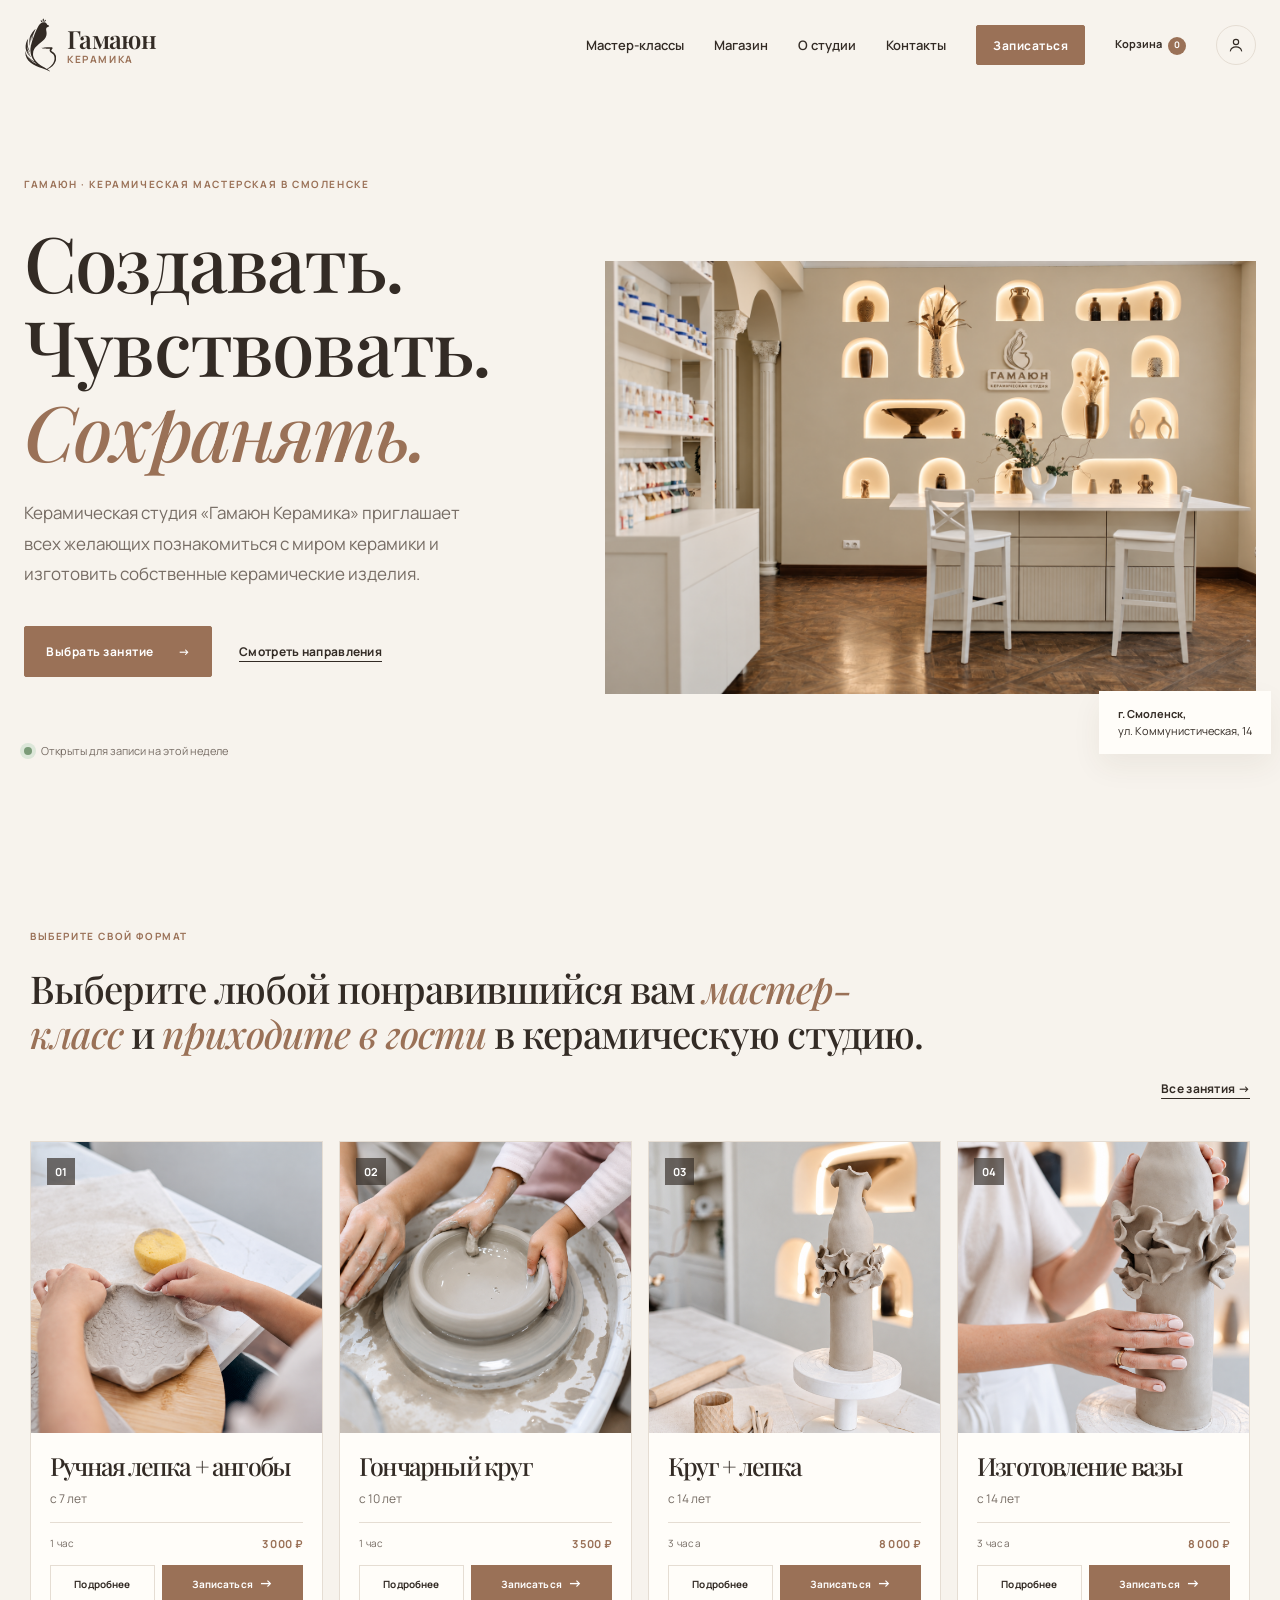
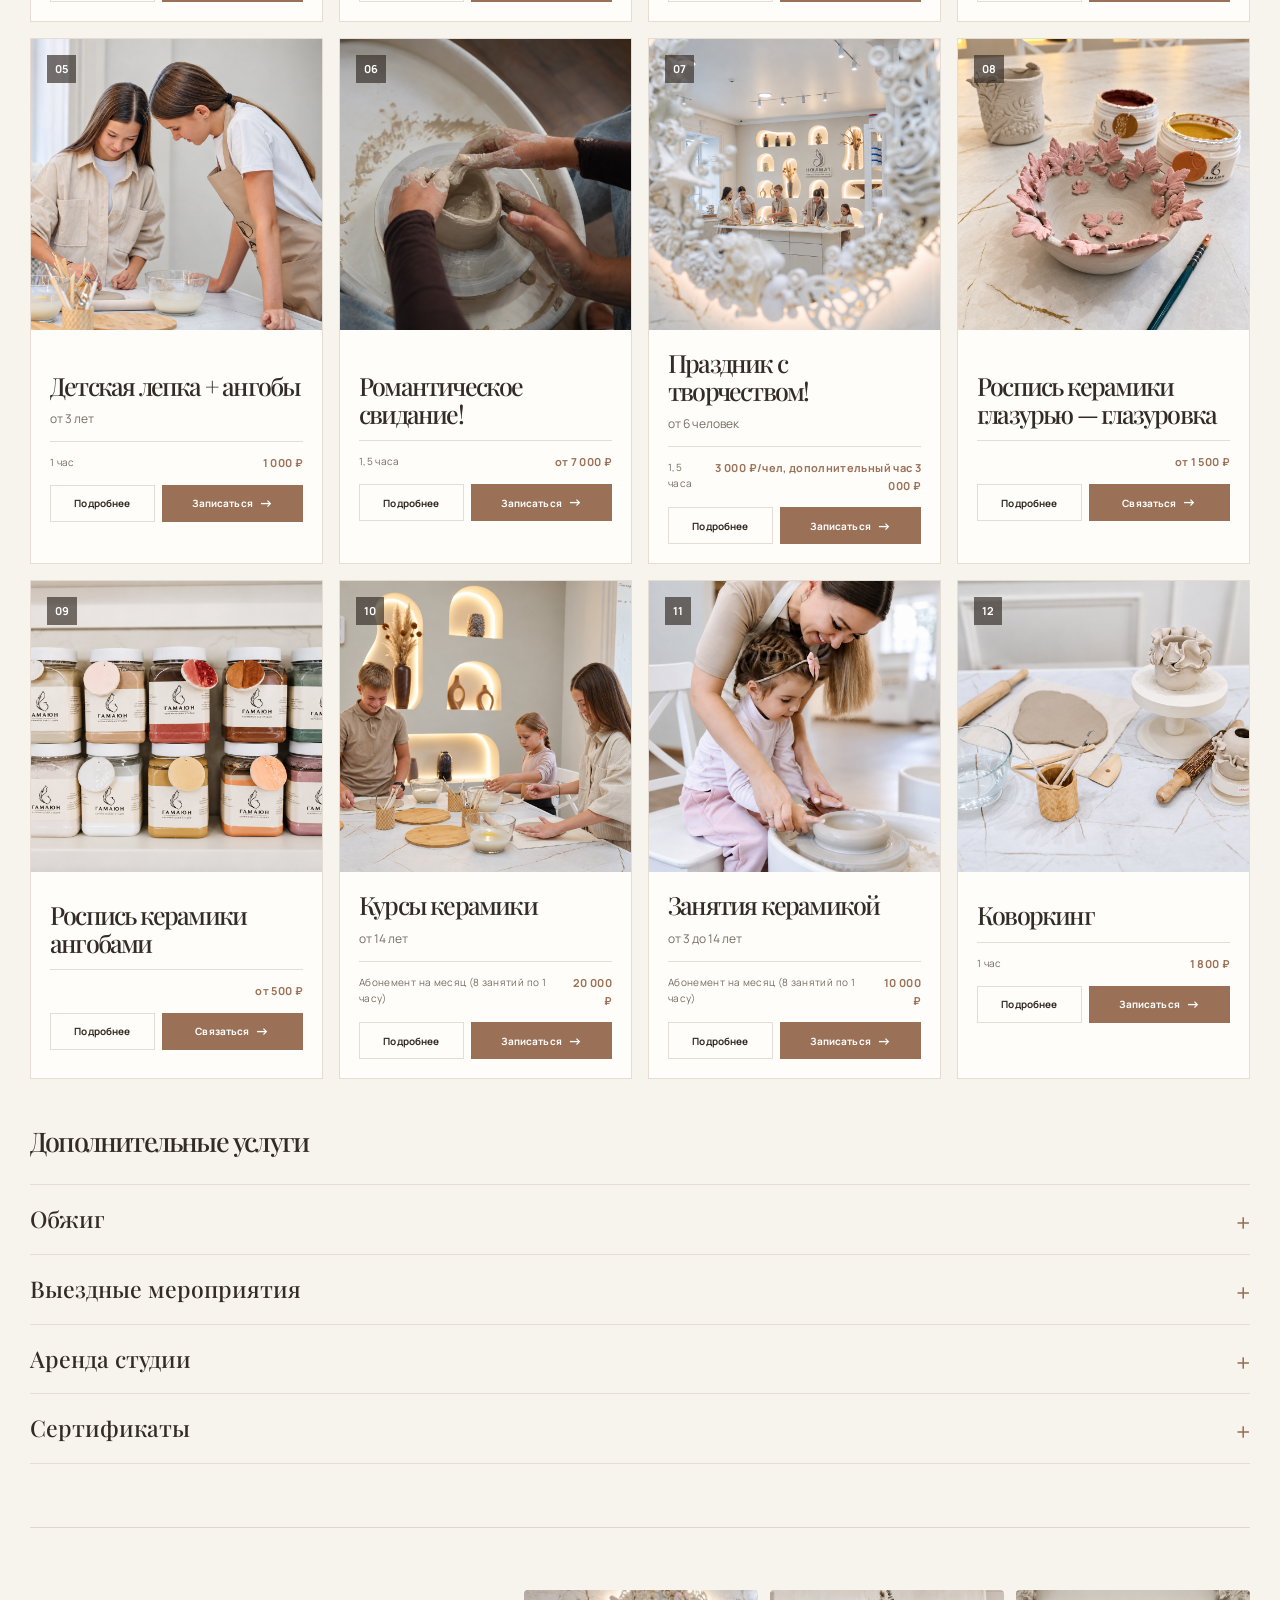
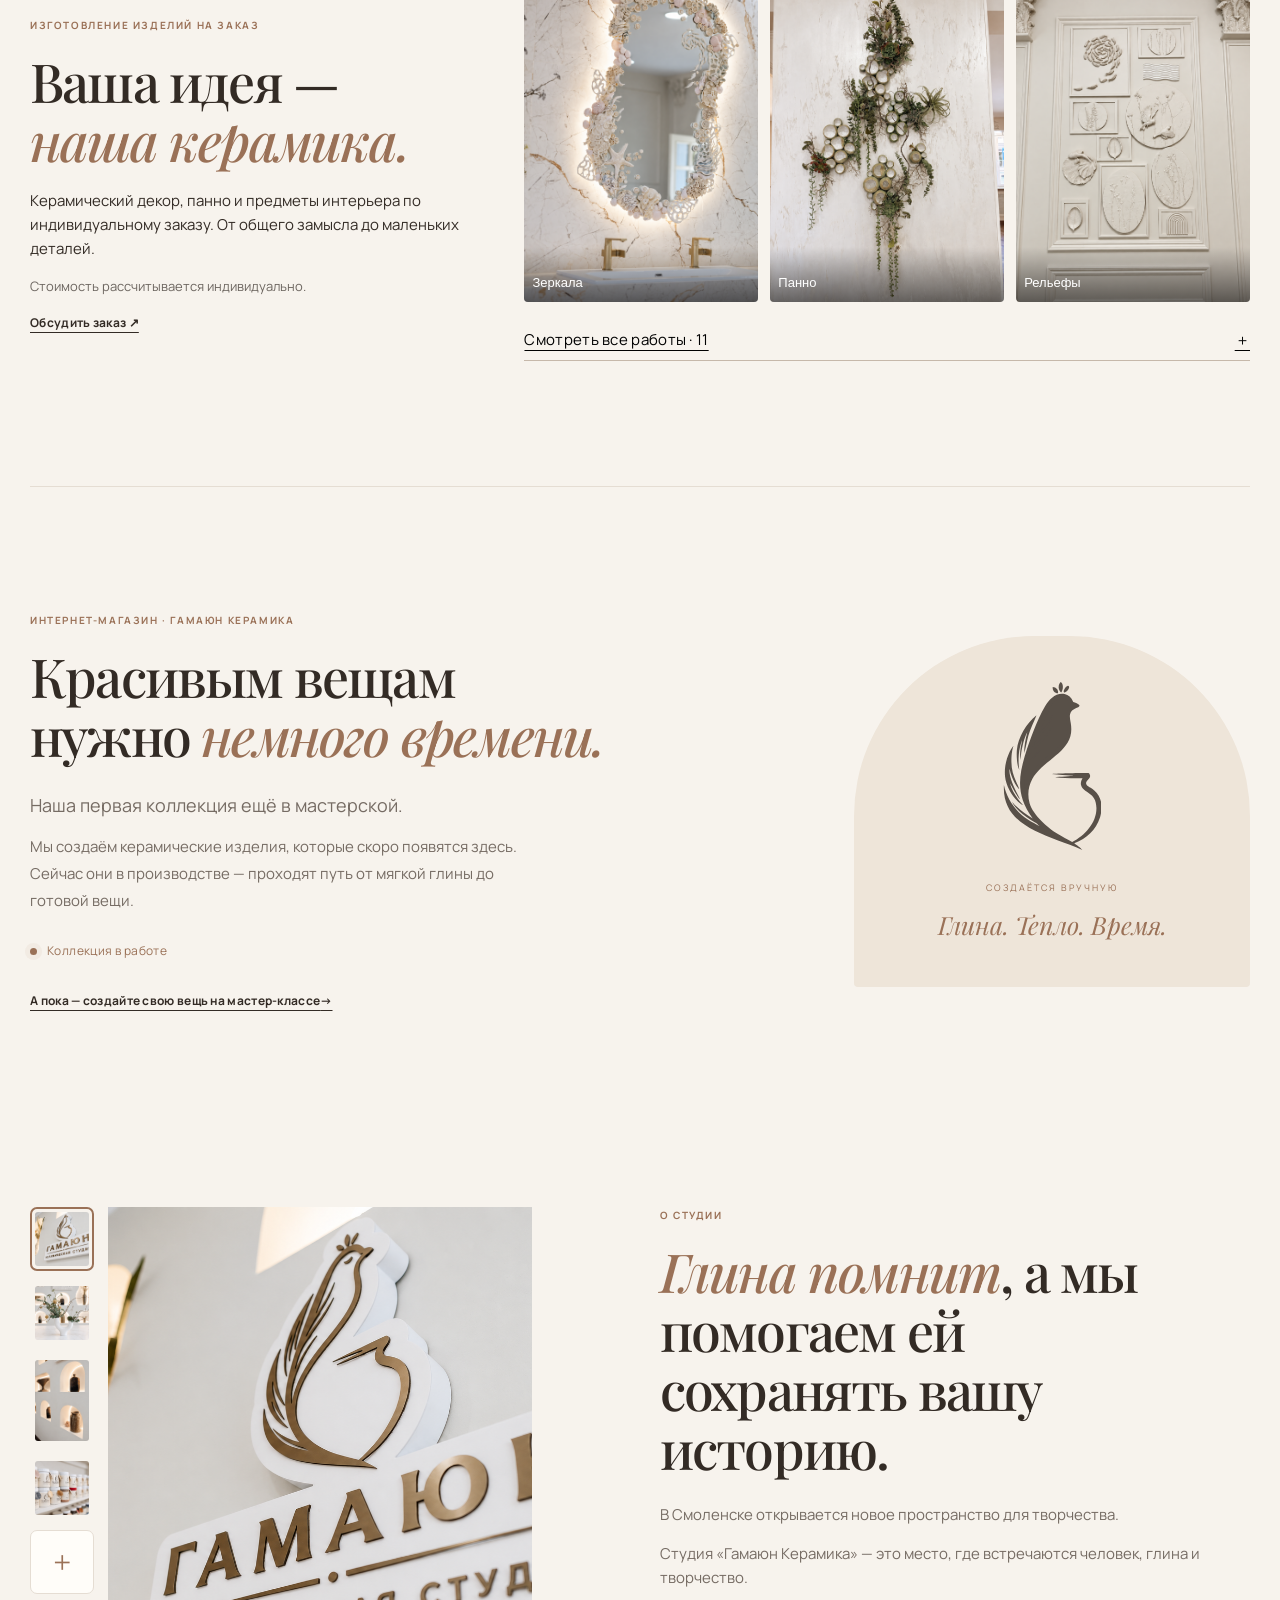
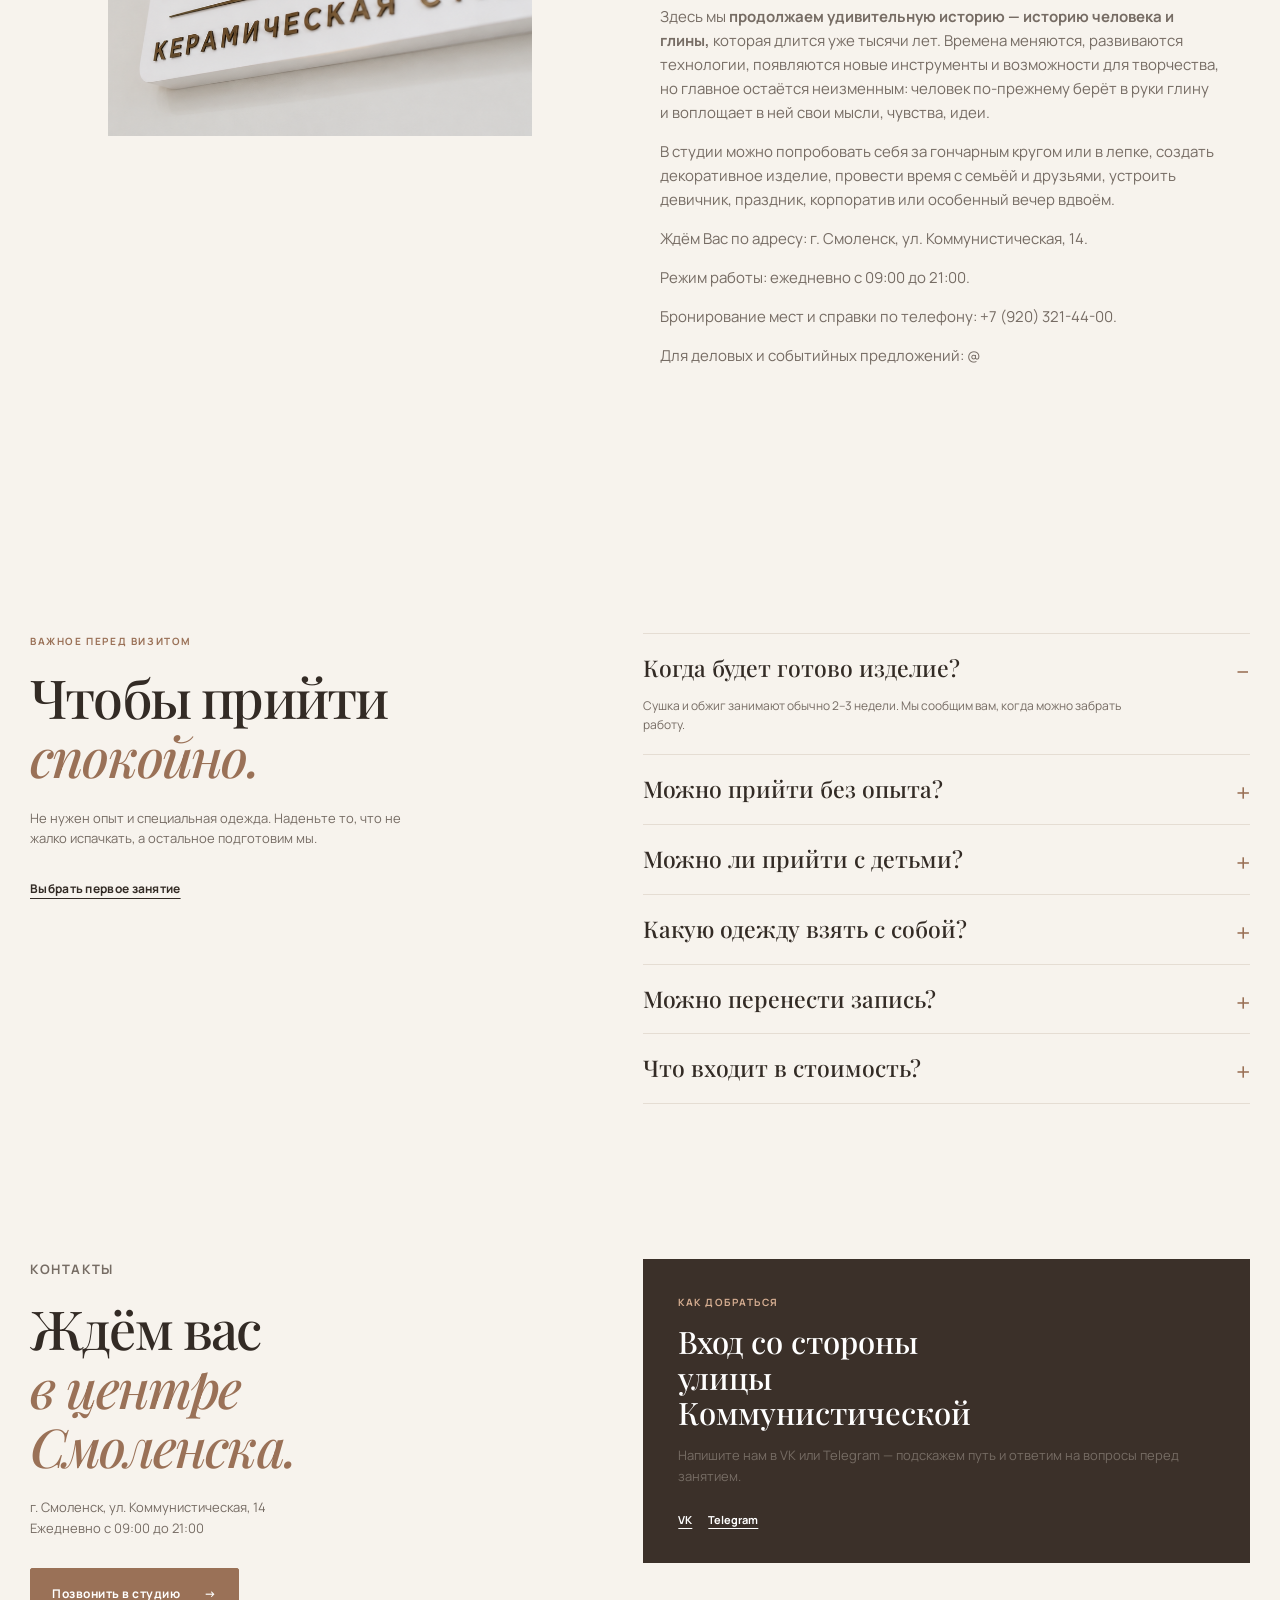
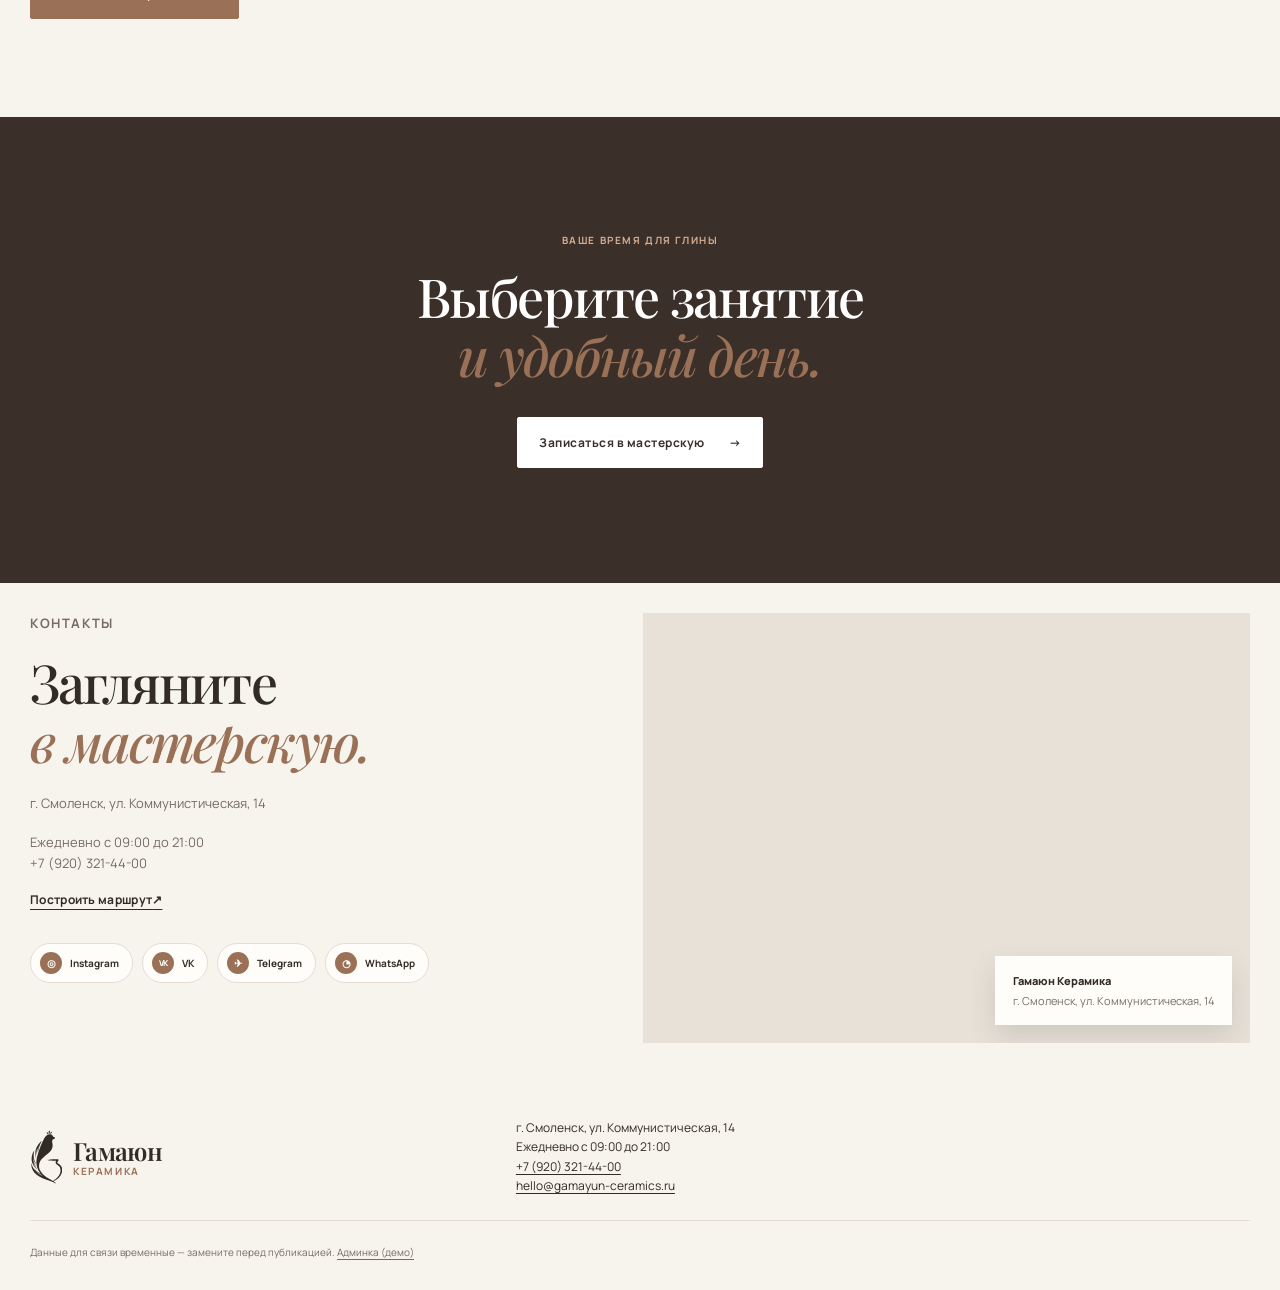
==== commit 16258885: "Update workshop photos and add custom ceramics gallery" ====
--- a/index.html
+++ b/index.html
@@ -8,7 +8,7 @@
     <link rel="preconnect" href="https://fonts.googleapis.com">
     <link rel="preconnect" href="https://fonts.gstatic.com" crossorigin>
     <link href="https://fonts.googleapis.com/css2?family=Manrope:wght@400;500;600;700&family=Playfair+Display:ital,wght@0,500;0,600;1,500&display=swap" rel="stylesheet">
-    <link rel="stylesheet" href="css/style.css?v=20260921"><link rel="stylesheet" href="css/catalog.css?v=20260921">
+    <link rel="stylesheet" href="css/style.css?v=20260921"><link rel="stylesheet" href="css/catalog.css?v=20260921"><link rel="stylesheet" href="css/custom-orders.css?v=20260929">
   </head>
   <body>
     <header class="site-header">
@@ -54,27 +54,49 @@
         <div class="direction-grid">
           <article class="direction-card"><img data-studio-photo data-image-key="handbuilding" src="images/approved-workshops/handbuilding.png" alt="Ручная лепка + ангобы" loading="lazy"><span class="card-label">01</span><div class="card-content"><h3>Ручная лепка + ангобы</h3><div class="catalog-audience">с 7 лет</div><div class="card-meta"><span>1 час</span><strong>3 000 ₽</strong></div><div class="card-actions"><a href="details.html?type=handbuilding">Подробнее</a><a href="calendar.html?type=handbuilding">Записаться <span>→</span></a></div></div></article>
           <article class="direction-card"><img data-studio-photo data-image-key="wheel" src="images/approved-workshops/wheel-selected.png" alt="Гончарный круг" loading="lazy"><span class="card-label">02</span><div class="card-content"><h3>Гончарный круг</h3><div class="catalog-audience">с 10 лет</div><div class="card-meta"><span>1 час</span><strong>3 500 ₽</strong></div><div class="card-actions"><a href="details.html?type=wheel">Подробнее</a><a href="calendar.html?type=wheel">Записаться <span>→</span></a></div></div></article>
-          <article class="direction-card"><img data-studio-photo data-image-key="wheel-clay" src="images/approved-workshops/wheel-clay.png" alt="Круг + лепка" loading="lazy"><span class="card-label">03</span><div class="card-content"><h3>Круг + лепка</h3><div class="catalog-audience">с 14 лет</div><div class="card-meta"><span>3 часа</span><strong>8 000 ₽</strong></div><div class="card-actions"><a href="details.html?type=wheel-clay">Подробнее</a><a href="calendar.html?type=wheel-clay">Записаться <span>→</span></a></div></div></article>
+          <article class="direction-card"><img data-studio-photo data-image-key="wheel-clay" src="images/approved-workshops/wheel-clay-full.png" alt="Круг + лепка" loading="lazy"><span class="card-label">03</span><div class="card-content"><h3>Круг + лепка</h3><div class="catalog-audience">с 14 лет</div><div class="card-meta"><span>3 часа</span><strong>8 000 ₽</strong></div><div class="card-actions"><a href="details.html?type=wheel-clay">Подробнее</a><a href="calendar.html?type=wheel-clay">Записаться <span>→</span></a></div></div></article>
           <article class="direction-card"><img data-studio-photo data-image-key="vase" src="images/approved-workshops/vase.png" alt="Изготовление вазы" loading="lazy"><span class="card-label">04</span><div class="card-content"><h3>Изготовление вазы</h3><div class="catalog-audience">с 14 лет</div><div class="card-meta"><span>3 часа</span><strong>8 000 ₽</strong></div><div class="card-actions"><a href="details.html?type=vase">Подробнее</a><a href="calendar.html?type=vase">Записаться <span>→</span></a></div></div></article>
           <article class="direction-card"><img data-studio-photo data-image-key="kids" src="images/approved-workshops/kids.png" alt="Детская лепка + ангобы" loading="lazy"><span class="card-label">05</span><div class="card-content"><h3>Детская лепка + ангобы</h3><div class="catalog-audience">от 3 лет</div><div class="card-meta"><span>1 час</span><strong>1 000 ₽</strong></div><div class="card-actions"><a href="details.html?type=kids">Подробнее</a><a href="calendar.html?type=kids">Записаться <span>→</span></a></div></div></article>
-          <article class="direction-card"><img data-studio-photo data-image-key="date" src="images/class-date.png" alt="Романтическое свидание!" loading="lazy"><span class="card-label">06</span><div class="card-content"><h3>Романтическое свидание!</h3><div class="catalog-audience"></div><div class="card-meta"><span>1,5 часа</span><strong>от 7 000 ₽</strong></div><div class="card-actions"><a href="details.html?type=date">Подробнее</a><a href="calendar.html?type=date">Записаться <span>→</span></a></div></div></article>
+          <article class="direction-card"><img data-studio-photo data-image-key="date" src="images/approved-workshops/date-heart-light.png" alt="Романтическое свидание!" loading="lazy"><span class="card-label">06</span><div class="card-content"><h3>Романтическое свидание!</h3><div class="catalog-audience"></div><div class="card-meta"><span>1,5 часа</span><strong>от 7 000 ₽</strong></div><div class="card-actions"><a href="details.html?type=date">Подробнее</a><a href="calendar.html?type=date">Записаться <span>→</span></a></div></div></article>
           <article class="direction-card"><img data-studio-photo data-image-key="corporate" src="images/approved-workshops/corporate.png" alt="Праздник с творчеством!" loading="lazy"><span class="card-label">07</span><div class="card-content"><h3>Праздник с творчеством!</h3><div class="catalog-audience">от 6 человек</div><div class="card-meta"><span>1,5 часа</span><strong>3 000 ₽/чел, дополнительный час 3 000 ₽</strong></div><div class="card-actions"><a href="details.html?type=corporate">Подробнее</a><a href="calendar.html?type=corporate">Записаться <span>→</span></a></div></div></article>
-          <article class="direction-card"><img data-studio-photo data-image-key="painting" src="images/approved-workshops/painting.png" alt="Роспись керамики глазурью — глазуровка" loading="lazy"><span class="card-label">08</span><div class="card-content"><h3>Роспись керамики глазурью — глазуровка</h3><div class="catalog-audience"></div><div class="card-meta"><span></span><strong>от 1 500 ₽</strong></div><div class="card-actions"><a href="details.html?type=painting">Подробнее</a><a href="tel:+79203214400">Связаться <span>→</span></a></div></div></article>
+          <article class="direction-card"><img data-studio-photo data-image-key="painting" src="images/approved-workshops/painting-bowl.png" alt="Роспись керамики глазурью — глазуровка" loading="lazy"><span class="card-label">08</span><div class="card-content"><h3>Роспись керамики глазурью — глазуровка</h3><div class="catalog-audience"></div><div class="card-meta"><span></span><strong>от 1 500 ₽</strong></div><div class="card-actions"><a href="details.html?type=painting">Подробнее</a><a href="tel:+79203214400">Связаться <span>→</span></a></div></div></article>
           <article class="direction-card"><img data-studio-photo data-image-key="painting-engobe" src="images/approved-workshops/painting-engobe.png" alt="Роспись керамики ангобами" loading="lazy"><span class="card-label">09</span><div class="card-content"><h3>Роспись керамики ангобами</h3><div class="catalog-audience"></div><div class="card-meta"><span></span><strong>от 500 ₽</strong></div><div class="card-actions"><a href="details.html?type=painting-engobe">Подробнее</a><a href="tel:+79203214400">Связаться <span>→</span></a></div></div></article>
-          <article class="direction-card"><img data-studio-photo data-image-key="ceramics-courses" src="images/approved-workshops/ceramics-courses.png" alt="Курсы керамики" loading="lazy"><span class="card-label">10</span><div class="card-content"><h3>Курсы керамики</h3><div class="catalog-audience">от 14 лет</div><div class="card-meta"><span>Абонемент на месяц 
+          <article class="direction-card"><img data-studio-photo data-image-key="ceramics-courses" src="images/approved-workshops/ceramics-courses-group.png" alt="Курсы керамики" loading="lazy"><span class="card-label">10</span><div class="card-content"><h3>Курсы керамики</h3><div class="catalog-audience">от 14 лет</div><div class="card-meta"><span>Абонемент на месяц
 (8 занятий по 1 часу)</span><strong>20 000 ₽</strong></div><div class="card-actions"><a href="details.html?type=ceramics-courses">Подробнее</a><a href="calendar.html?type=ceramics-courses">Записаться <span>→</span></a></div></div></article>
           <article class="direction-card"><img data-studio-photo data-image-key="kids-courses" src="images/approved-workshops/kids-courses.png" alt="Занятия керамикой" loading="lazy"><span class="card-label">11</span><div class="card-content"><h3>Занятия керамикой</h3><div class="catalog-audience">от 3 до 14 лет</div><div class="card-meta"><span>Абонемент на месяц
 (8 занятий по 1 часу)</span><strong>10 000 ₽</strong></div><div class="card-actions"><a href="details.html?type=kids-courses">Подробнее</a><a href="calendar.html?type=kids-courses">Записаться <span>→</span></a></div></div></article>
           <article class="direction-card"><img data-studio-photo data-image-key="coworking" src="images/approved-workshops/coworking.png" alt="Коворкинг" loading="lazy"><span class="card-label">12</span><div class="card-content"><h3>Коворкинг</h3><div class="catalog-audience"></div><div class="card-meta"><span>1 час</span><strong>1 800 ₽</strong></div><div class="card-actions"><a href="details.html?type=coworking">Подробнее</a><a href="calendar.html?type=coworking">Записаться <span>→</span></a></div></div></article>
         </div>
         <h3 class="additional-title">Дополнительные услуги</h3><div class="faq-list additional-services">
-          <details><summary>Изготовление изделий на заказ</summary><p>Создание керамических изделий по индивидуальному заказу</p><p>Стоимость: по запросу.</p></details>
           <details><summary>Обжиг</summary><p>Обжиг изделий в печи студии.</p><p>Стоимость: по запросу.</p></details>
           <details><summary>Выездные мероприятия</summary><p>Проведение керамического мастер-класса на площадке заказчика</p><p>Стоимость: по запросу.</p></details>
           <details><summary>Аренда студии</summary><p>Аренда пространства под мероприятие или творческую встречу</p><p>Стоимость: по запросу.</p></details>
           <details><summary>Сертификаты</summary><p>Подарочные сертификаты на мастер-классы и услуги студии.</p><p>Стоимость: по запросу.</p></details>
         </div>
       </section>
+
+      <section id="custom-orders" class="section custom-orders" aria-labelledby="custom-orders-title">
+        <div class="custom-orders-copy">
+          <p class="eyebrow">Изготовление изделий на заказ</p>
+          <h2 id="custom-orders-title">Ваша идея —<br><em>наша керамика.</em></h2>
+          <p>Керамический декор, панно и предметы интерьера по индивидуальному заказу. От общего замысла до маленьких деталей.</p>
+          <p class="custom-orders-note">Стоимость рассчитывается индивидуально.</p>
+          <a class="text-link" href="tel:+79203214400">Обсудить заказ ↗</a>
+        </div>
+        <div>
+          <div class="custom-orders-previews">
+            <button type="button" data-custom-photo="0" aria-label="Открыть фотографии керамического зеркала"><img src="images/custom-orders/01.png" alt="Зеркало с керамическим морским декором" loading="lazy"><span>Зеркала</span></button>
+            <button type="button" data-custom-photo="2" aria-label="Открыть фотографии зелёного панно"><img src="images/custom-orders/03.png" alt="Керамическое панно с растениями" loading="lazy"><span>Панно</span></button>
+            <button type="button" data-custom-photo="5" aria-label="Открыть фотографии белых рельефов"><img src="images/custom-orders/06.png" alt="Композиция из белых декоративных рельефов" loading="lazy"><span>Рельефы</span></button>
+          </div>
+          <button class="custom-orders-all text-link" type="button" data-custom-photo="0">Смотреть все работы · 11 <span aria-hidden="true">＋</span></button>
+        </div>
+      </section>
+      <dialog id="custom-lightbox" aria-label="Изделия на заказ — фотогалерея">
+        <div class="lightbox-header"><span id="custom-count" aria-live="polite"></span><button type="button" data-custom-close aria-label="Закрыть галерею">×</button></div>
+        <div class="custom-lightbox-stage"><button type="button" data-custom-prev aria-label="Предыдущая фотография">‹</button><img id="custom-full-image" alt=""><button type="button" data-custom-next aria-label="Следующая фотография">›</button></div>
+        <p id="custom-caption"></p><div class="custom-thumbnails" aria-label="Выбрать фотографию"></div>
+      </dialog>
 
       <section id="shop" class="section shop-coming">
         <div class="shop-coming-copy">
@@ -160,5 +182,6 @@
       <p class="footer-note">Данные для связи временные — замените перед публикацией. <a href="admin.html">Админка (демо)</a></p>
     </footer>
     <script src="js/main.js?v=20260921"></script>
+    <script src="js/custom-orders.js?v=20260929"></script>
   </body>
 </html>
--- a/css/style.css
+++ b/css/style.css
@@ -444,9 +444,10 @@
 .direction-card:has(> img[data-studio-photo]) { grid-template-rows:auto auto !important; }
 .direction-card > img[data-studio-photo] { height:auto !important; aspect-ratio:1 / 1; object-fit:cover; object-position:center; }
 .direction-card > img[data-image-key="wheel"] { object-position:45% center; }
-.direction-card > img[data-image-key="wheel-clay"],
+.direction-card > img[data-image-key="painting"] { object-position:center 65%; }
+.direction-card > img[data-image-key="wheel-clay"] { object-fit:cover; object-position:center 55%; }
 .direction-card > img[data-image-key="vase"] { object-position:75% center; }
-.direction-card > img[data-image-key="kids"] { object-position:25% center; }
+.direction-card > img[data-image-key="kids"] { object-position:right center; }
 .direction-card > img[data-image-key="date"] { object-position:center; }
 .direction-card > img[data-image-key="corporate"] { object-position:60% center; }
 .direction-card > img[data-image-key="kids-courses"] { object-position:40% center; }
--- a/css/custom-orders.css
+++ b/css/custom-orders.css
@@ -0,0 +1,26 @@
+.custom-orders{display:grid;grid-template-columns:minmax(240px,.8fr) minmax(0,1.3fr);gap:48px;align-items:center;border-top:1px solid #ded7cf}
+.custom-orders-copy h2{margin:12px 0 20px}.custom-orders-copy p{max-width:430px}.custom-orders-note{font-size:13px;opacity:.7}
+.custom-orders-previews{display:grid;grid-template-columns:repeat(3,minmax(0,1fr));gap:12px}
+.custom-orders-previews button{position:relative;padding:0;border:0;background:#e9e4dd;cursor:pointer;overflow:hidden;border-radius:4px;aspect-ratio:3/4}
+.custom-orders-previews img{display:block;width:100%;height:100%;object-fit:cover;transition:transform .3s}
+.custom-orders-previews button:hover img{transform:scale(1.035)}
+.custom-orders-previews span{position:absolute;bottom:0;left:0;right:0;padding:28px 8px 12px;color:white;background:linear-gradient(transparent,#0008);font-size:13px;text-align:left}
+.custom-orders-all{display:flex;width:100%;justify-content:space-between;margin-top:18px;padding:8px 0;background:none;border:0;border-bottom:1px solid #c6b8aa;cursor:pointer;font:inherit;text-align:left}
+#custom-lightbox{position:fixed;inset:0;width:100vw;height:100dvh;max-width:none;max-height:none;margin:0;padding:16px;border:0;background:#181512;color:#fff;box-sizing:border-box}
+#custom-lightbox[open]{display:grid;grid-template-rows:auto minmax(0,1fr) auto auto;gap:10px}
+#custom-lightbox::backdrop{background:#181512}
+#custom-lightbox button{color:#fff;border:1px solid #ffffff50;background:#ffffff10;border-radius:5px;cursor:pointer}
+#custom-lightbox button:focus-visible,.custom-orders button:focus-visible{outline:2px solid var(--clay,#b07e63);outline-offset:3px}
+#custom-lightbox .lightbox-header button,.custom-lightbox-stage button{width:44px;height:44px;font:32px/1 Arial,sans-serif}
+.custom-lightbox-stage{display:grid;grid-template-columns:44px minmax(0,1fr) 44px;gap:12px;align-items:center;min-height:0}
+#custom-full-image{width:100%;height:100%;min-height:0;object-fit:contain}
+#custom-caption{margin:0;text-align:center;font-size:14px}
+.custom-thumbnails{display:flex;gap:8px;overflow-x:auto;padding:4px}
+.custom-thumbnails button{flex:0 0 58px;height:64px;padding:3px}
+.custom-thumbnails img{width:100%;height:100%;object-fit:cover}
+#custom-lightbox .custom-thumbnails button[aria-pressed=true]{border:2px solid white}
+@media(max-width:800px){.custom-orders{grid-template-columns:1fr;gap:24px}.custom-orders-copy p{max-width:100%}.custom-orders-previews button{max-height:320px}}
+@media(max-width:500px){.custom-orders-previews{gap:7px}.custom-orders-previews span{font-size:11px}#custom-lightbox{padding:10px}.custom-lightbox-stage{grid-template-columns:30px minmax(0,1fr) 30px;gap:5px}.custom-lightbox-stage button{width:30px;height:40px}}
+.section.directions{padding-bottom:62.5px}
+.section.custom-orders{padding-top:62.5px}
+@media(max-width:800px){.section.directions{padding-bottom:31px}.section.custom-orders{padding-top:31px}}
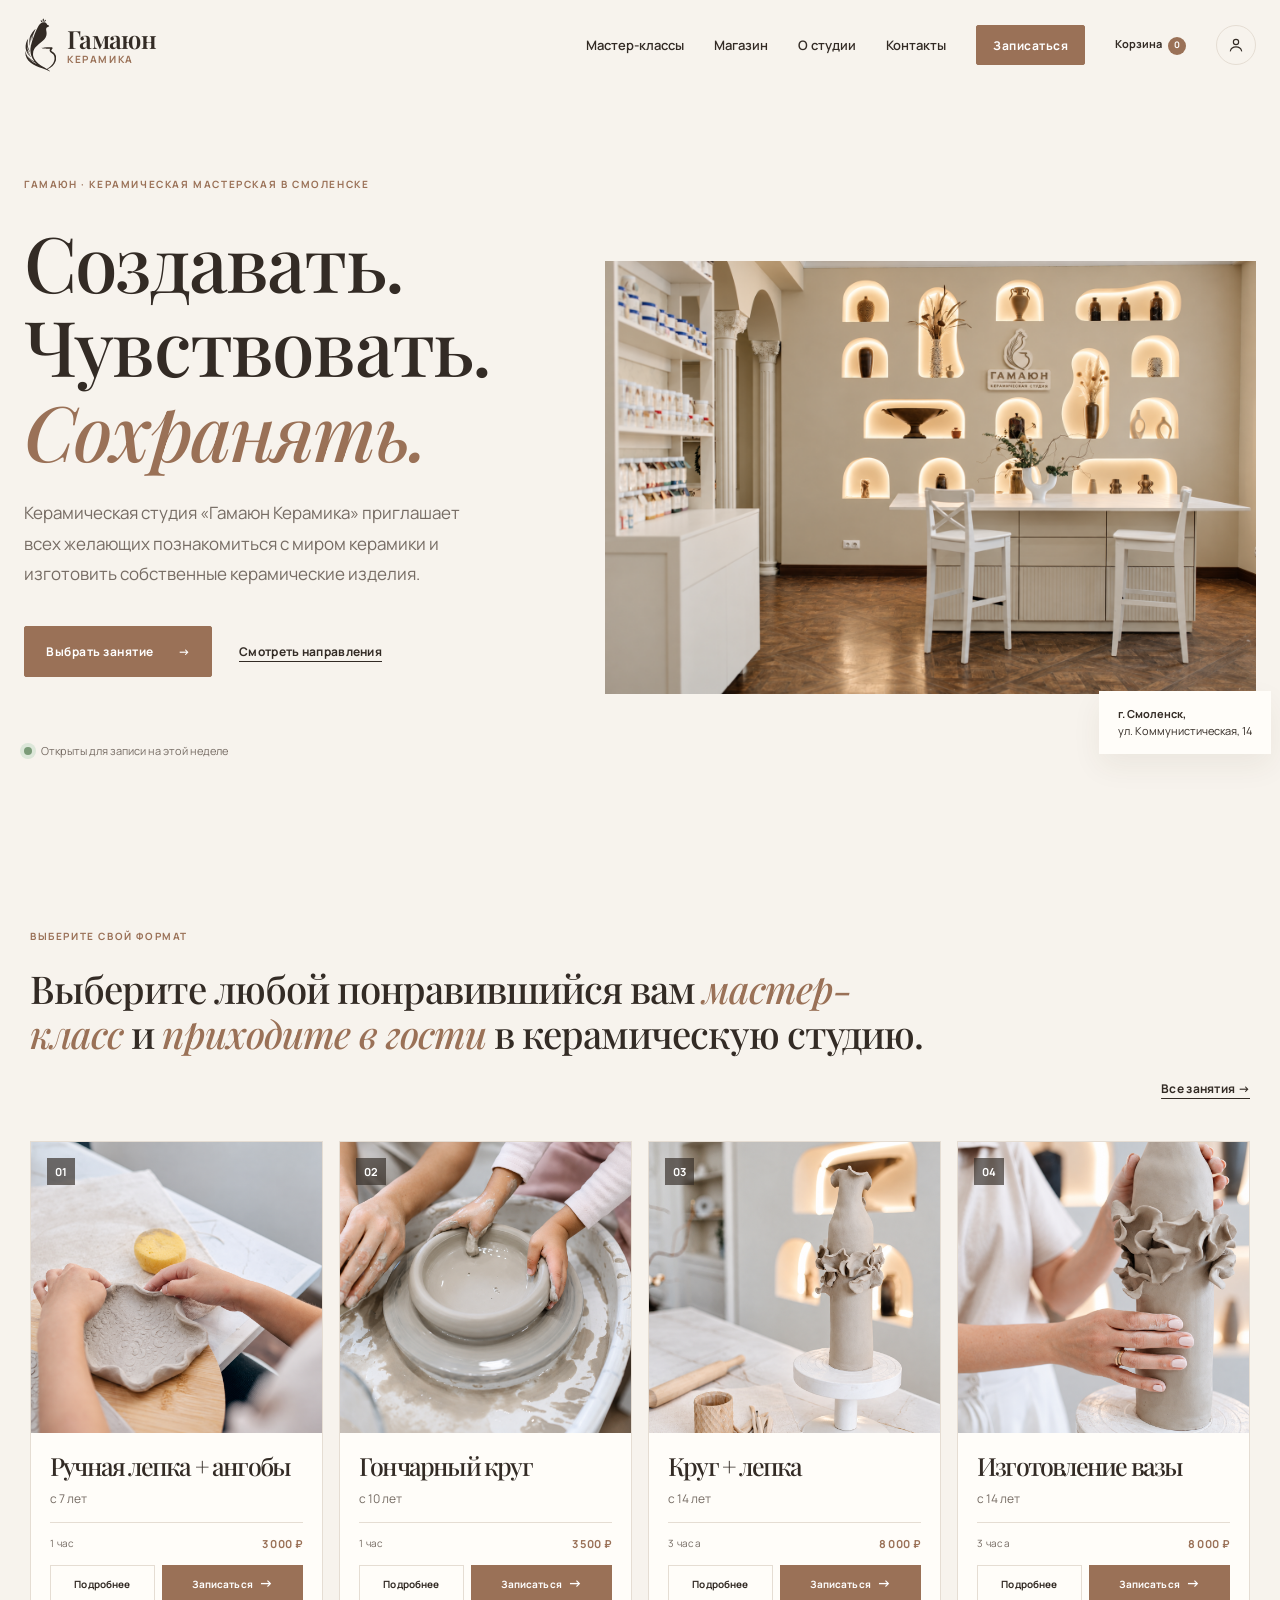
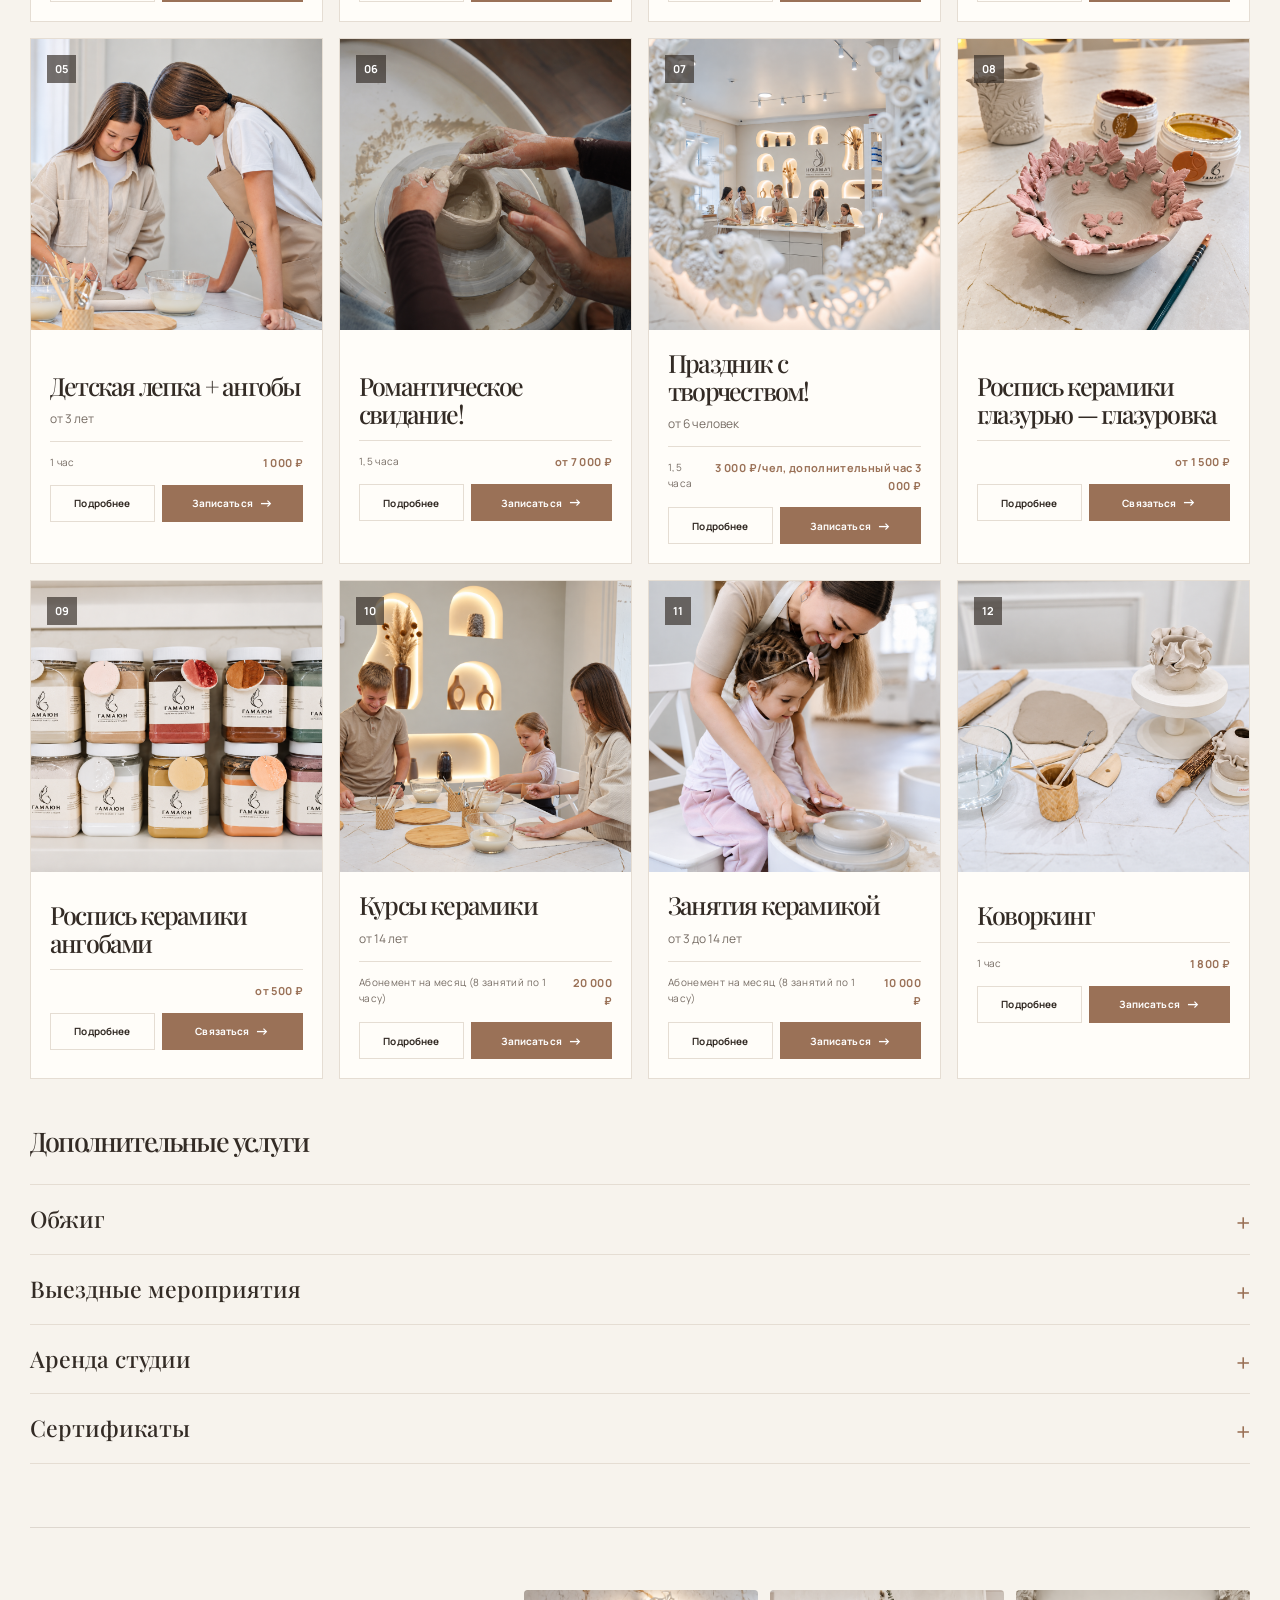
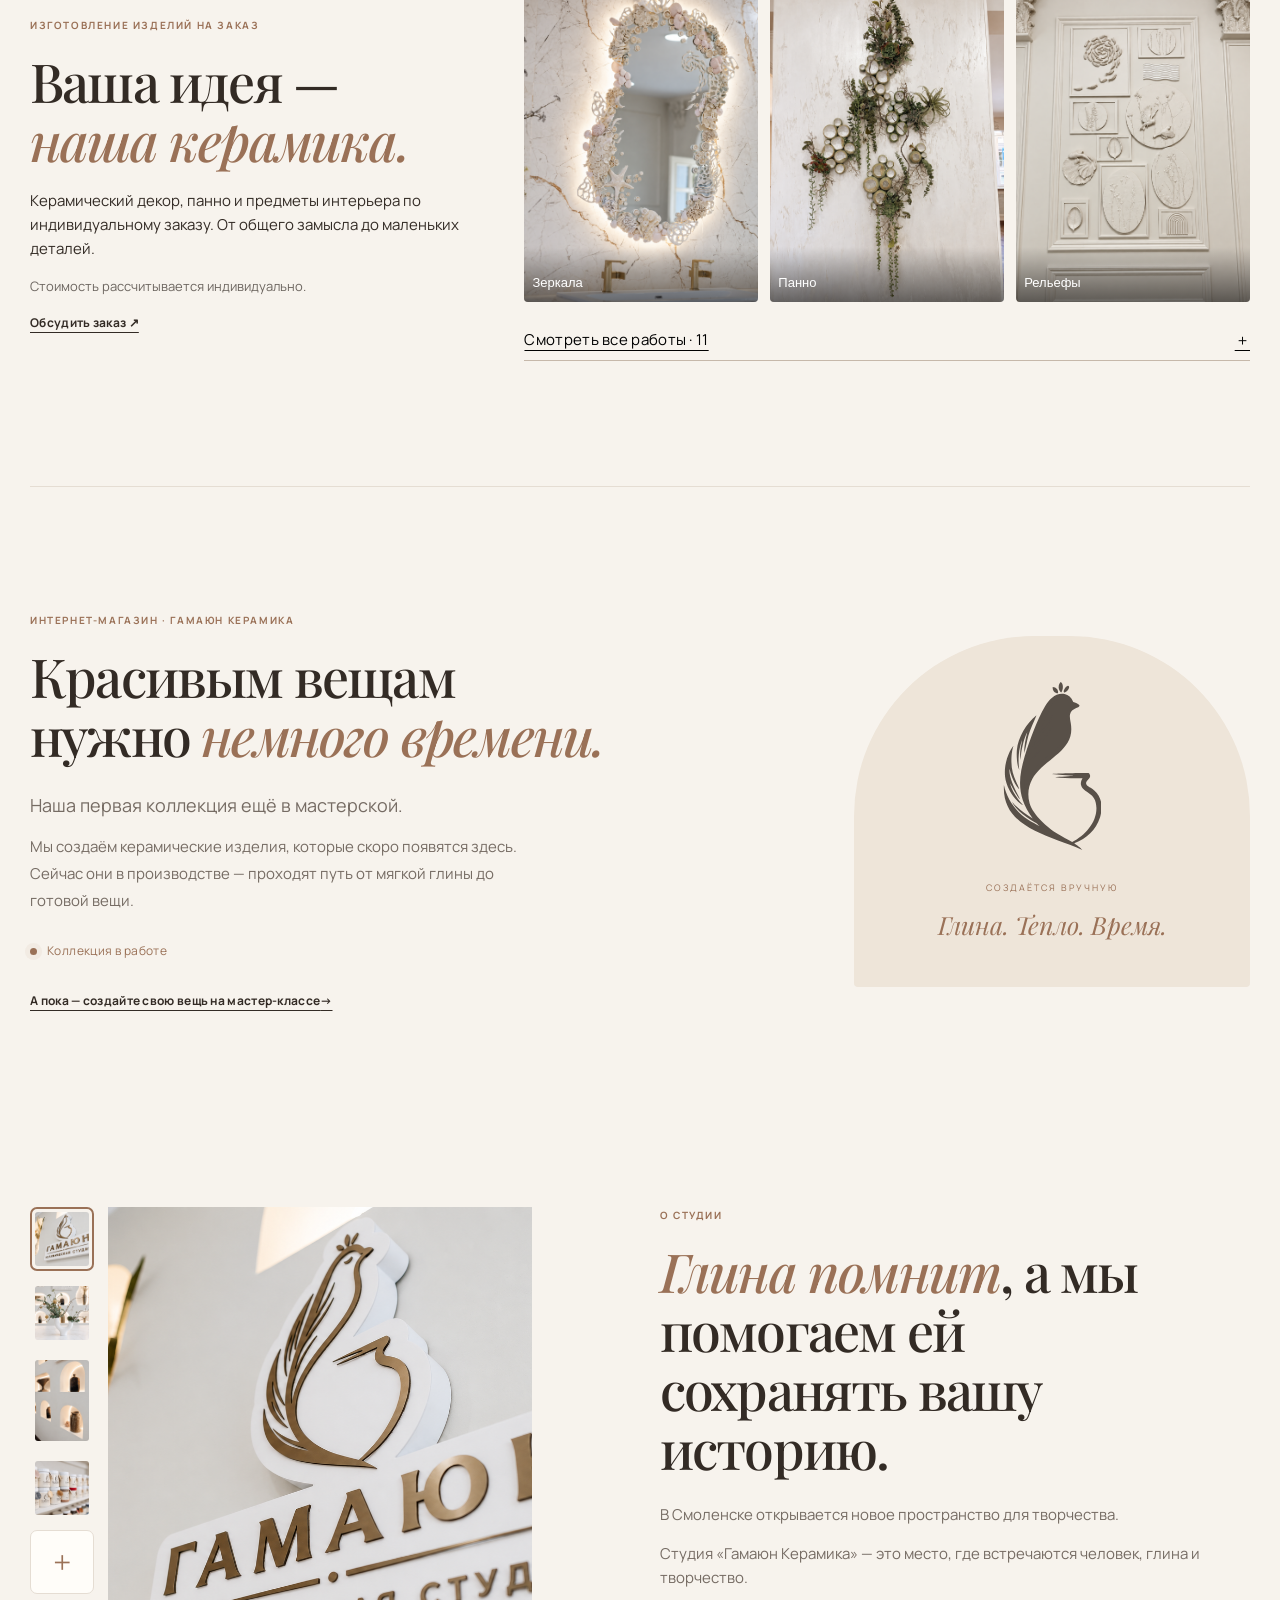
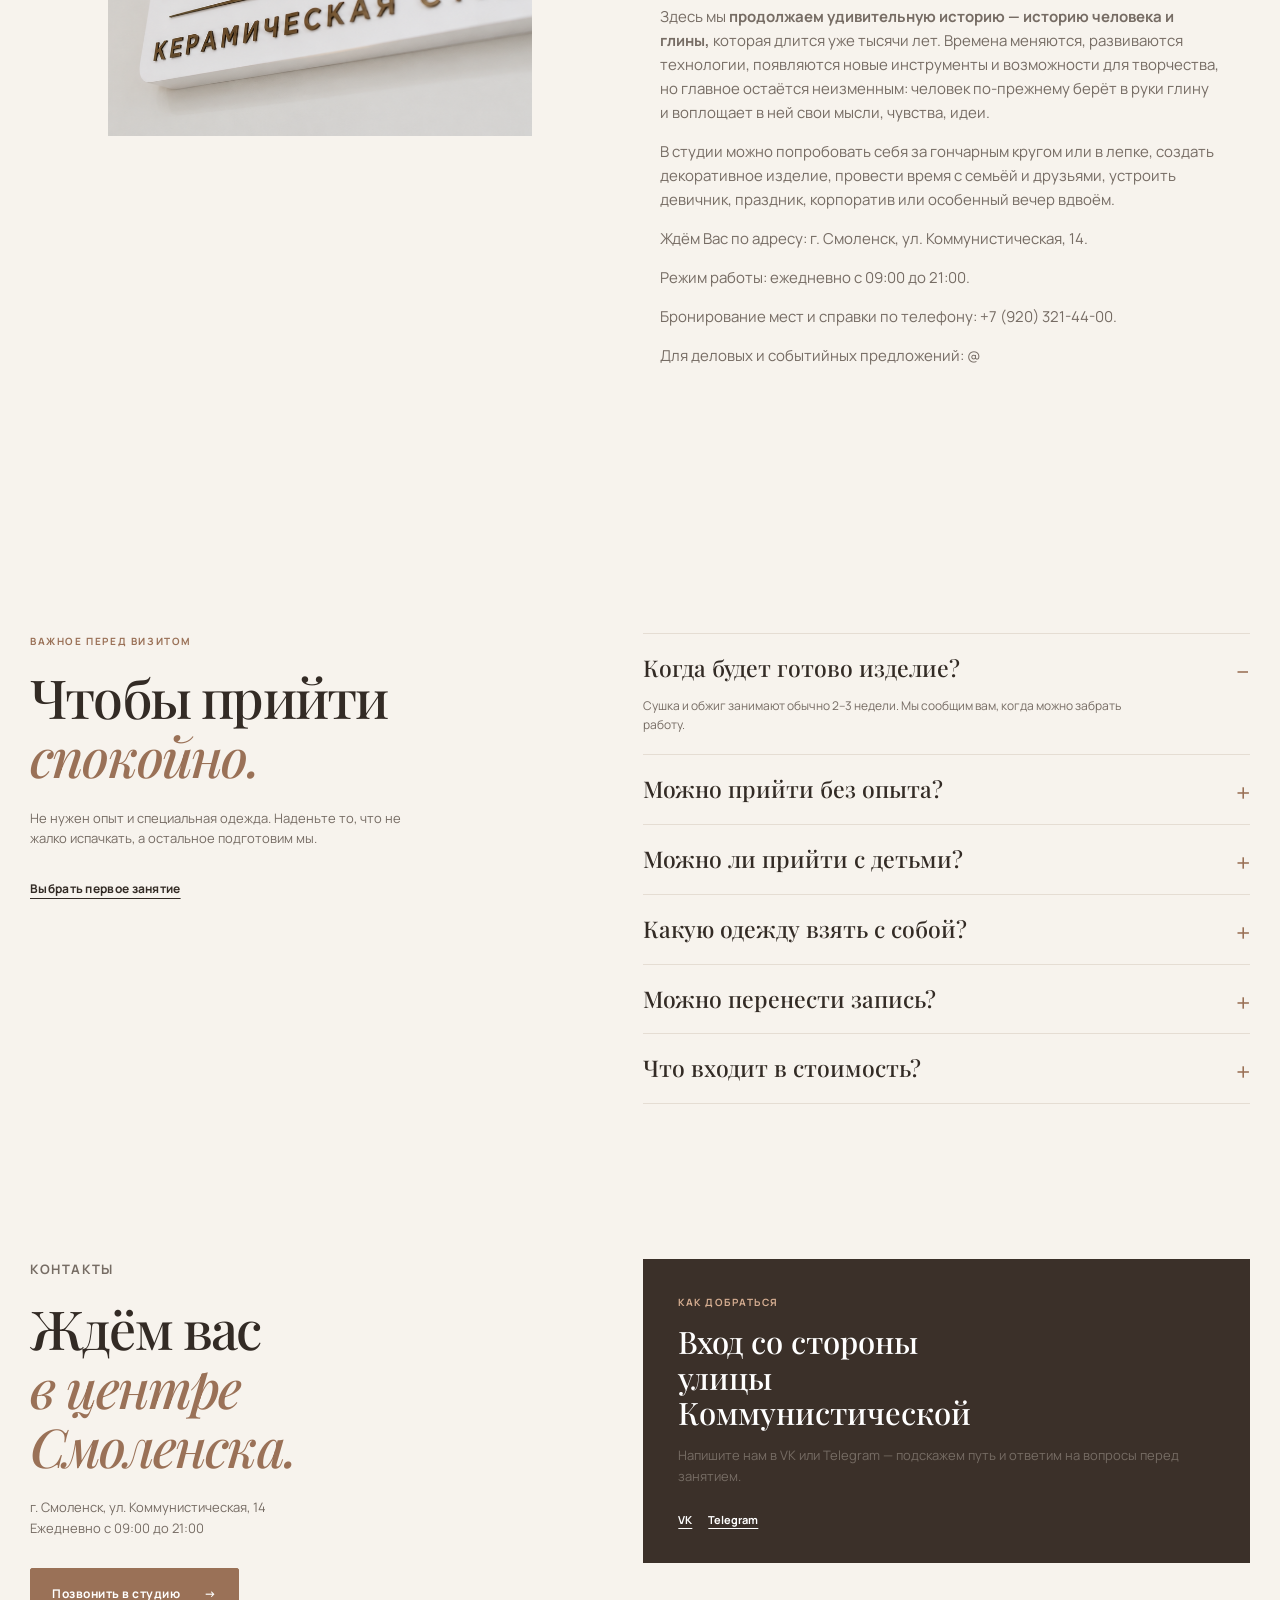
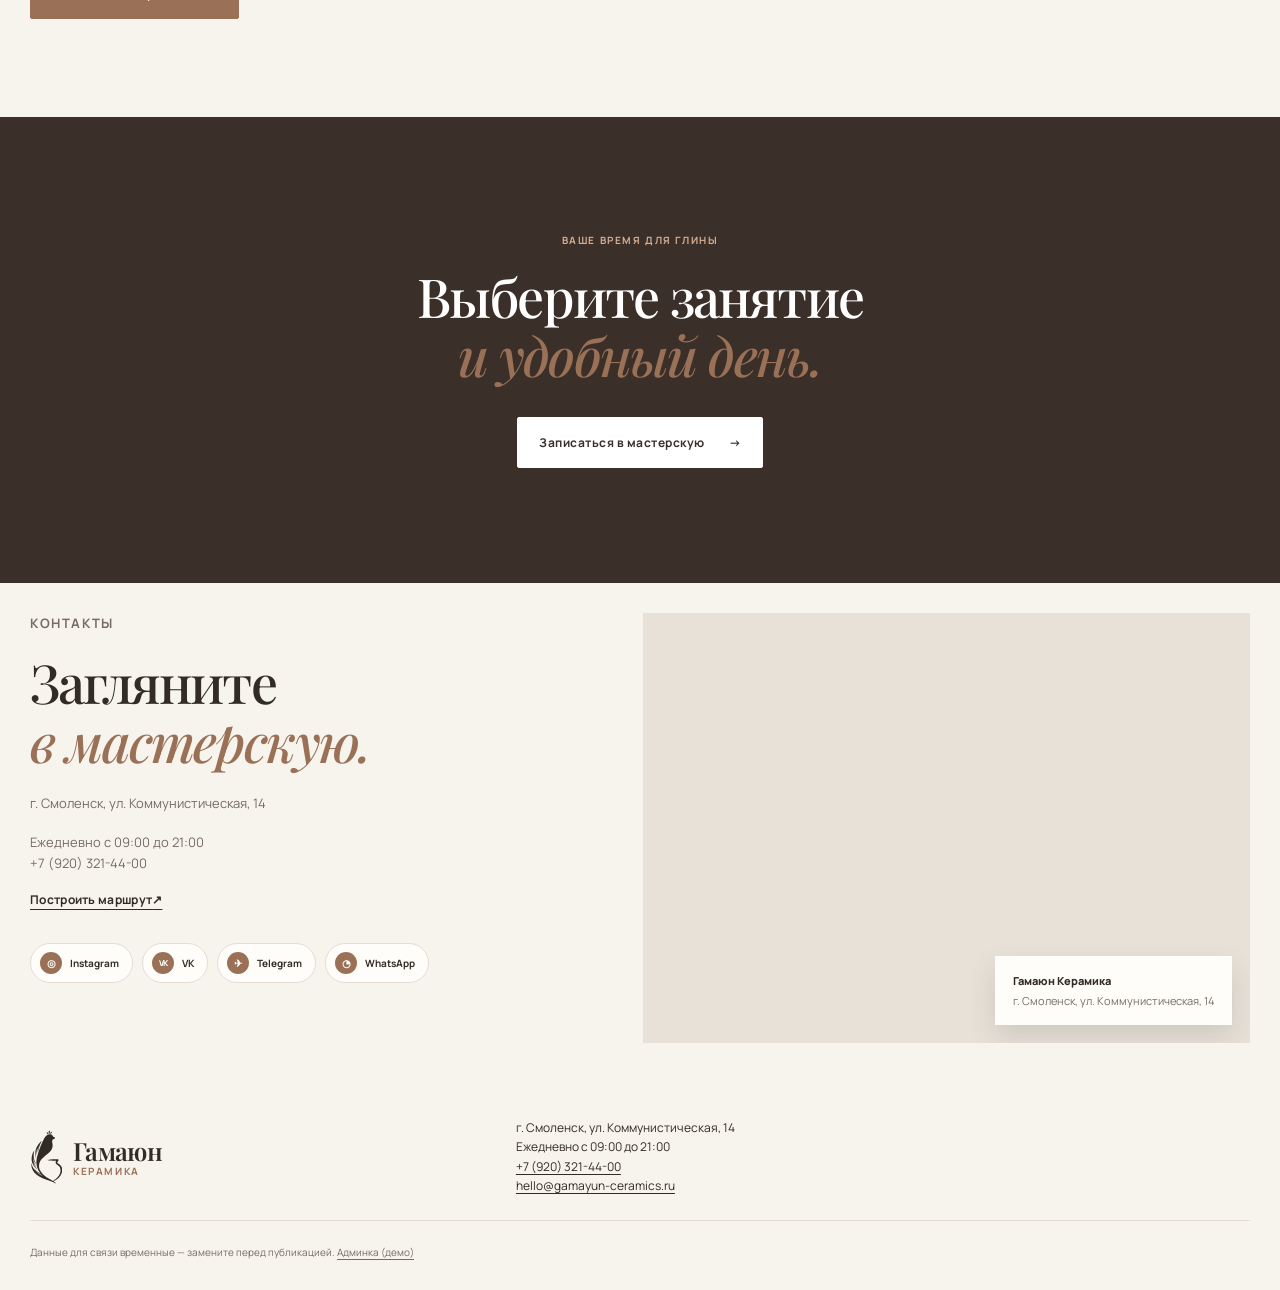
==== commit 9b1bddcd: "Link footer Telegram and WhatsApp contacts" ====
--- a/index.html
+++ b/index.html
@@ -166,8 +166,8 @@
         <div class="social-links" aria-label="Социальные сети">
           <a href="#" aria-label="Instagram" title="Instagram"><span>◎</span><b>Instagram</b></a>
           <a href="#" aria-label="VK" title="VK"><span>VK</span><b>VK</b></a>
-          <a href="#" aria-label="Telegram" title="Telegram"><span>✈</span><b>Telegram</b></a>
-          <a href="#" aria-label="WhatsApp" title="WhatsApp"><span>◔</span><b>WhatsApp</b></a>
+          <a href="https://t.me/gamker67" target="_blank" rel="noopener noreferrer" aria-label="Telegram" title="Telegram — @gamker67"><span>✈</span><b>Telegram</b></a>
+          <a href="https://wa.me/79203214400" target="_blank" rel="noopener noreferrer" aria-label="WhatsApp" title="WhatsApp — +7 (920) 321-44-00"><span>◔</span><b>WhatsApp</b></a>
         </div>
       </div>
       <div class="contact-map">
--- a/css/custom-orders.css
+++ b/css/custom-orders.css
@@ -4,6 +4,8 @@
 .custom-orders-previews button{position:relative;padding:0;border:0;background:#e9e4dd;cursor:pointer;overflow:hidden;border-radius:4px;aspect-ratio:3/4}
 .custom-orders-previews img{display:block;width:100%;height:100%;object-fit:cover;transition:transform .3s}
 .custom-orders-previews button:hover img{transform:scale(1.035)}
+.custom-orders-previews button[data-custom-photo="0"] img{object-position:center top}
+.custom-orders-previews button[data-custom-photo="0"]:hover img{transform:none}
 .custom-orders-previews span{position:absolute;bottom:0;left:0;right:0;padding:28px 8px 12px;color:white;background:linear-gradient(transparent,#0008);font-size:13px;text-align:left}
 .custom-orders-all{display:flex;width:100%;justify-content:space-between;margin-top:18px;padding:8px 0;background:none;border:0;border-bottom:1px solid #c6b8aa;cursor:pointer;font:inherit;text-align:left}
 #custom-lightbox{position:fixed;inset:0;width:100vw;height:100dvh;max-width:none;max-height:none;margin:0;padding:16px;border:0;background:#181512;color:#fff;box-sizing:border-box}
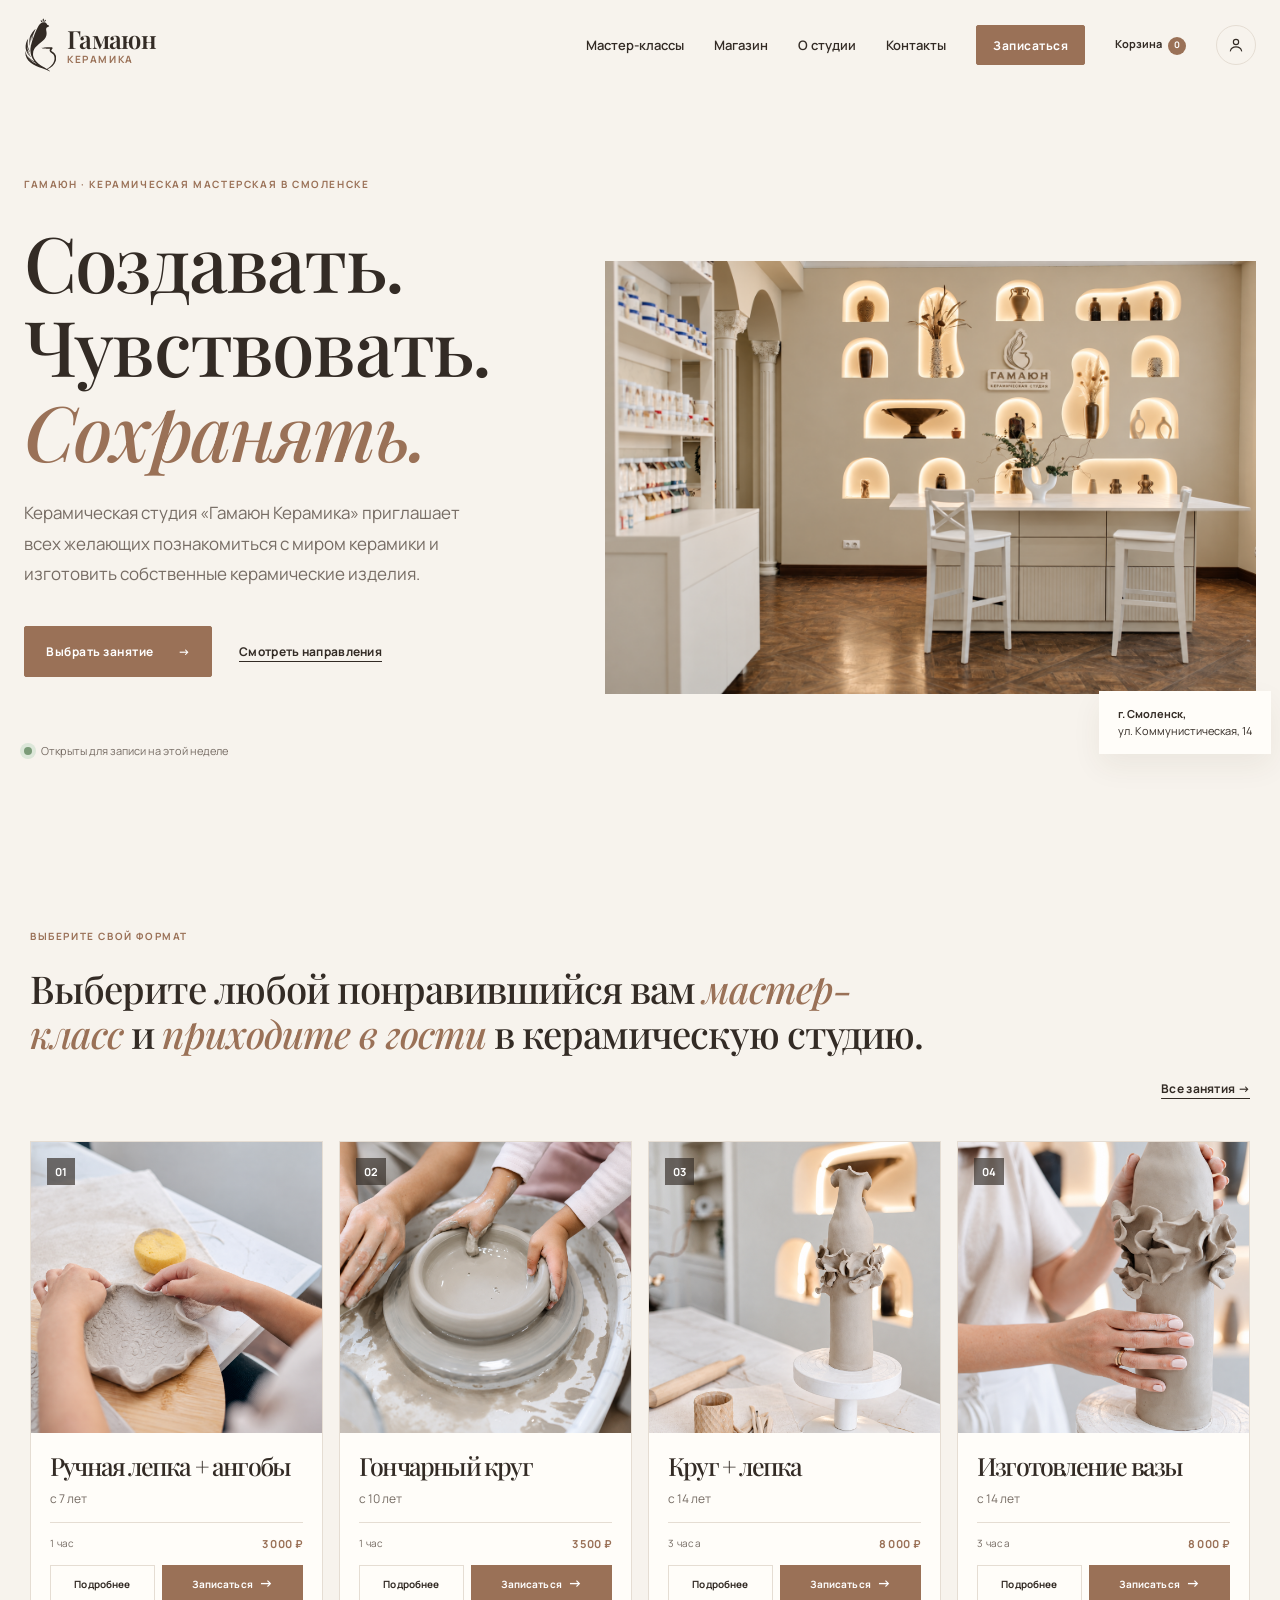
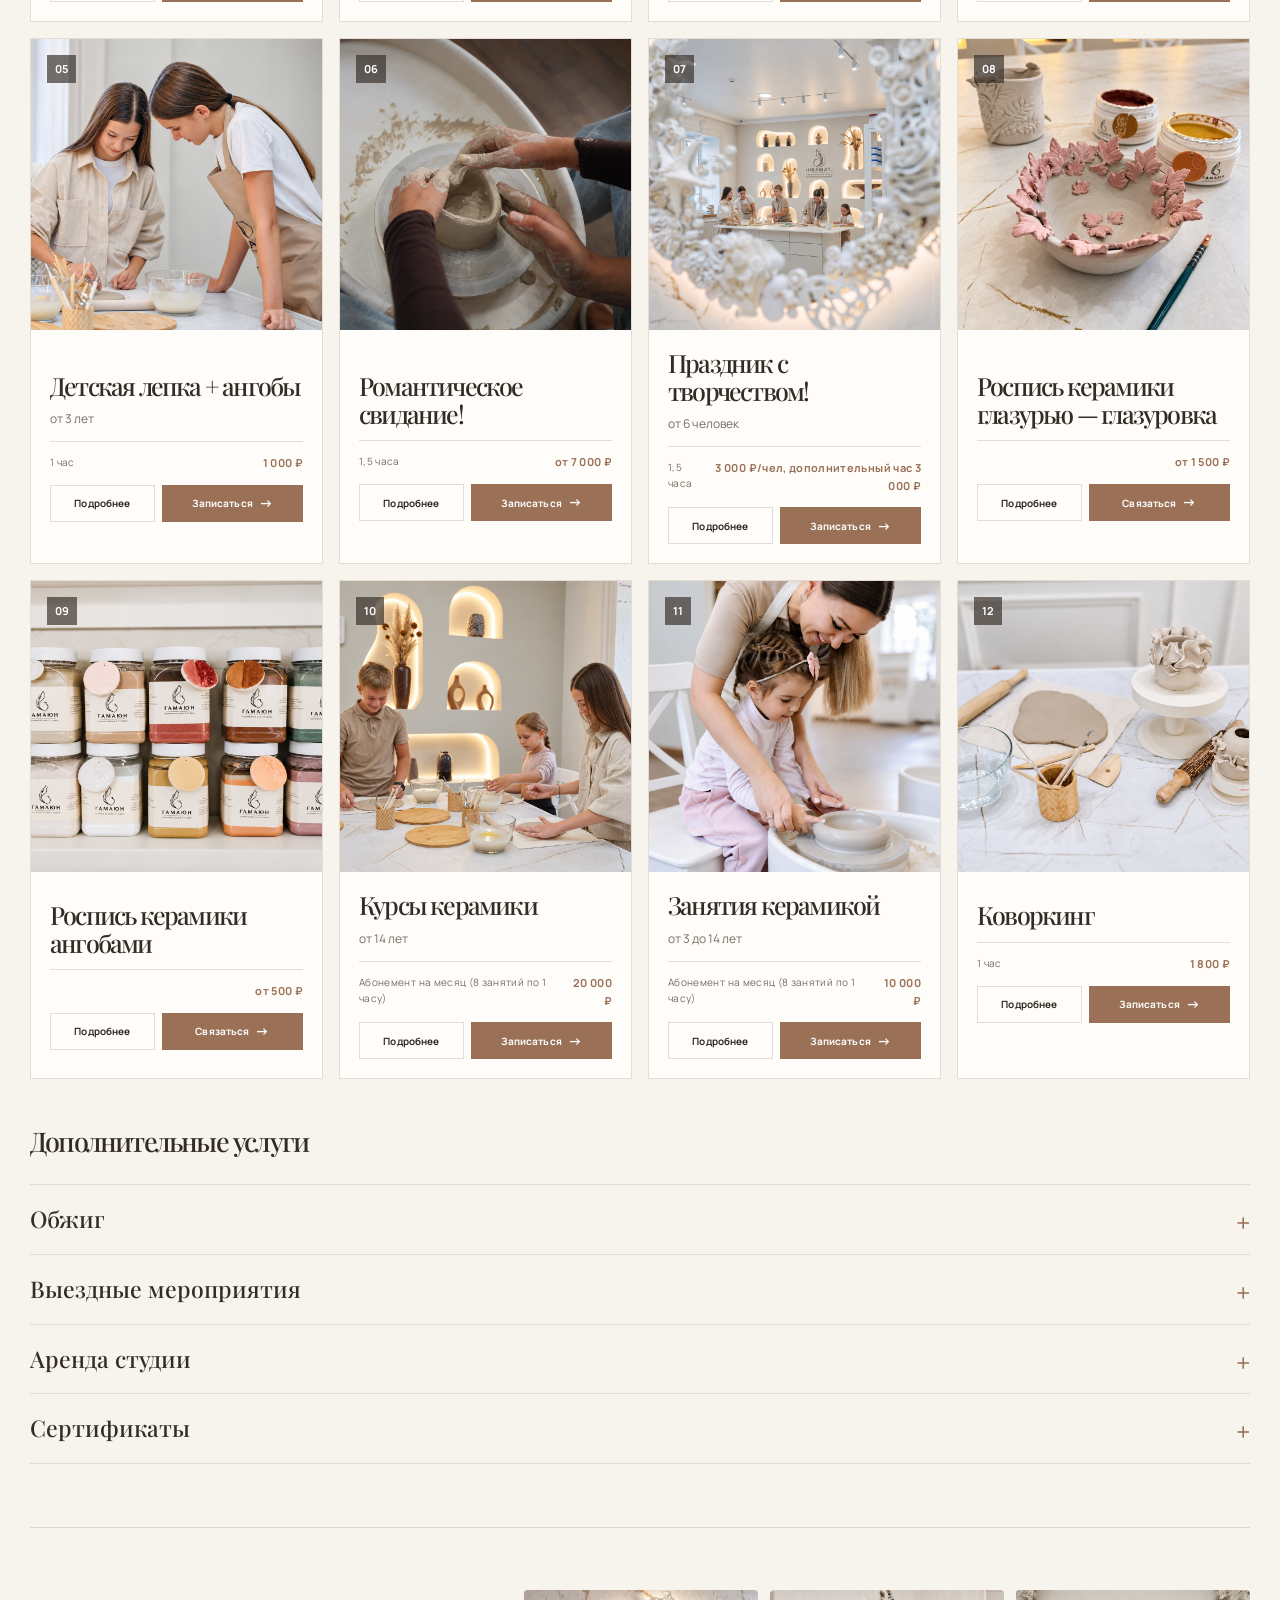
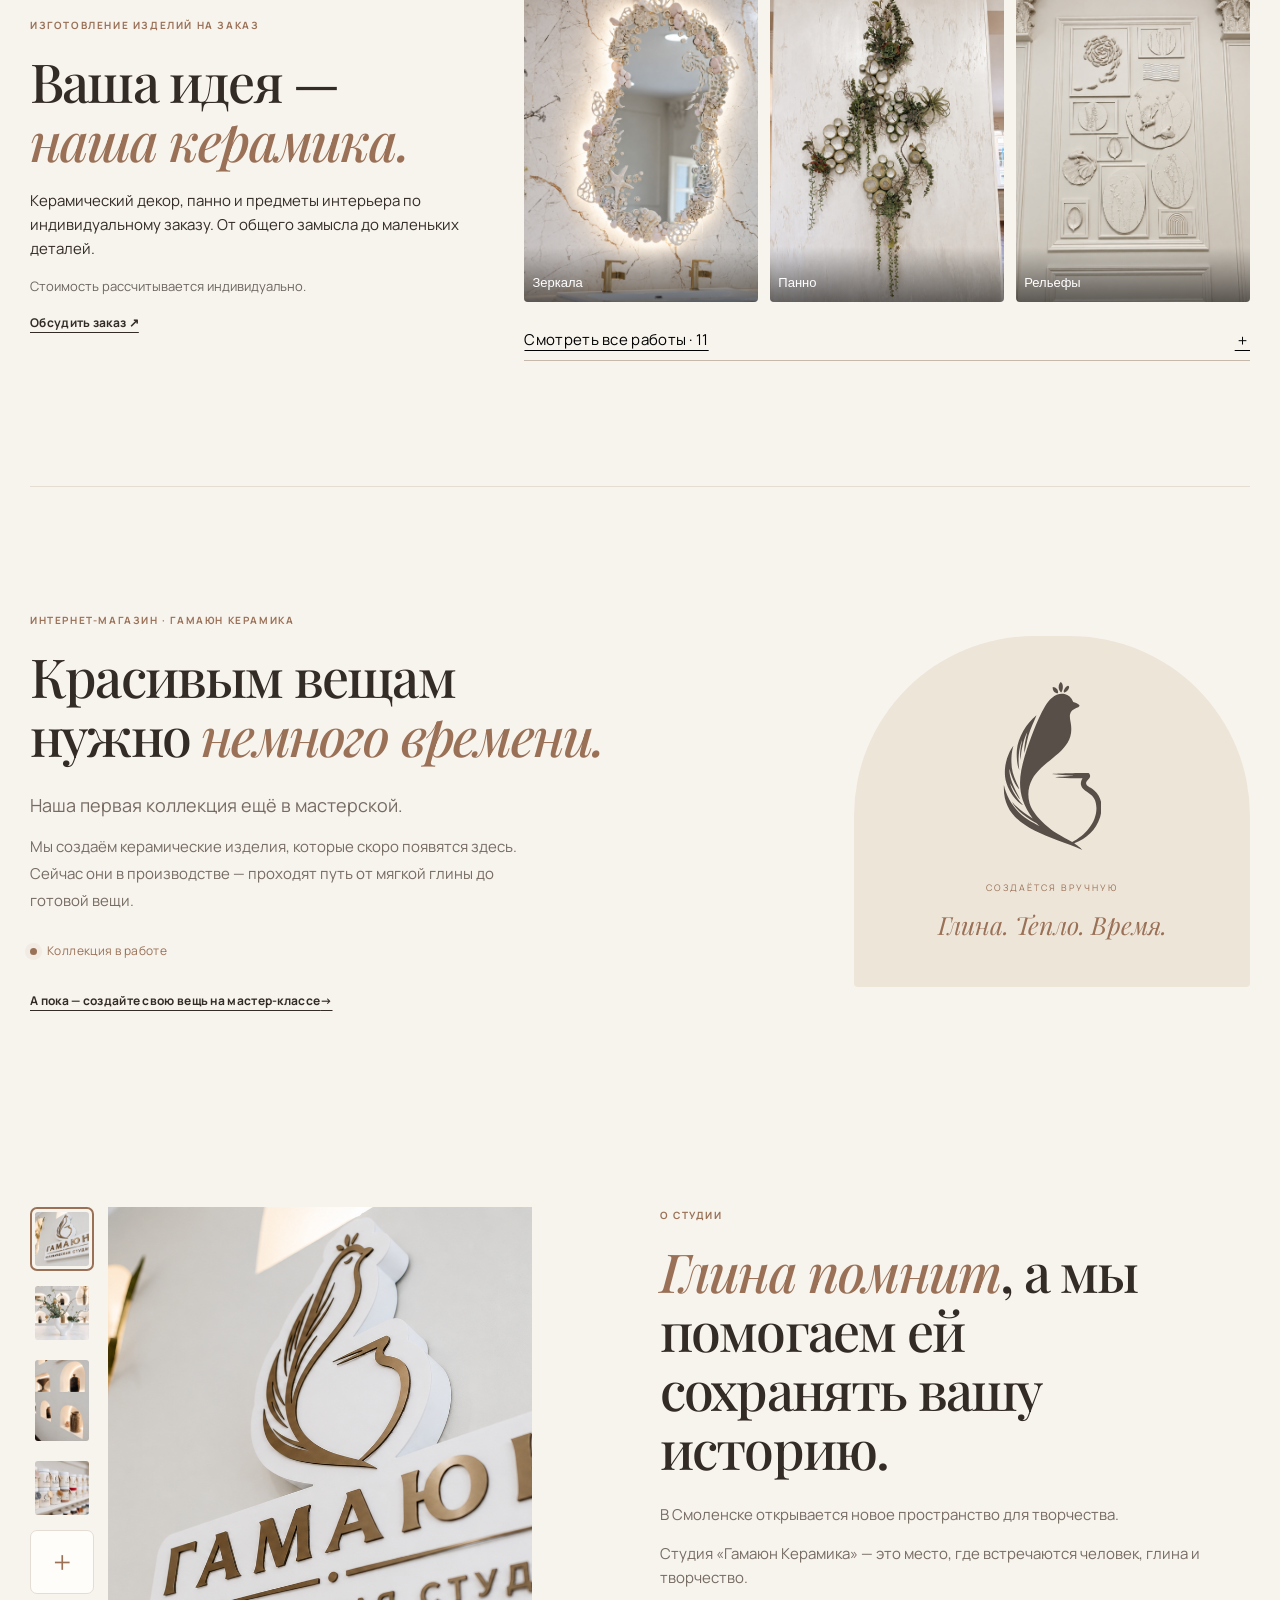
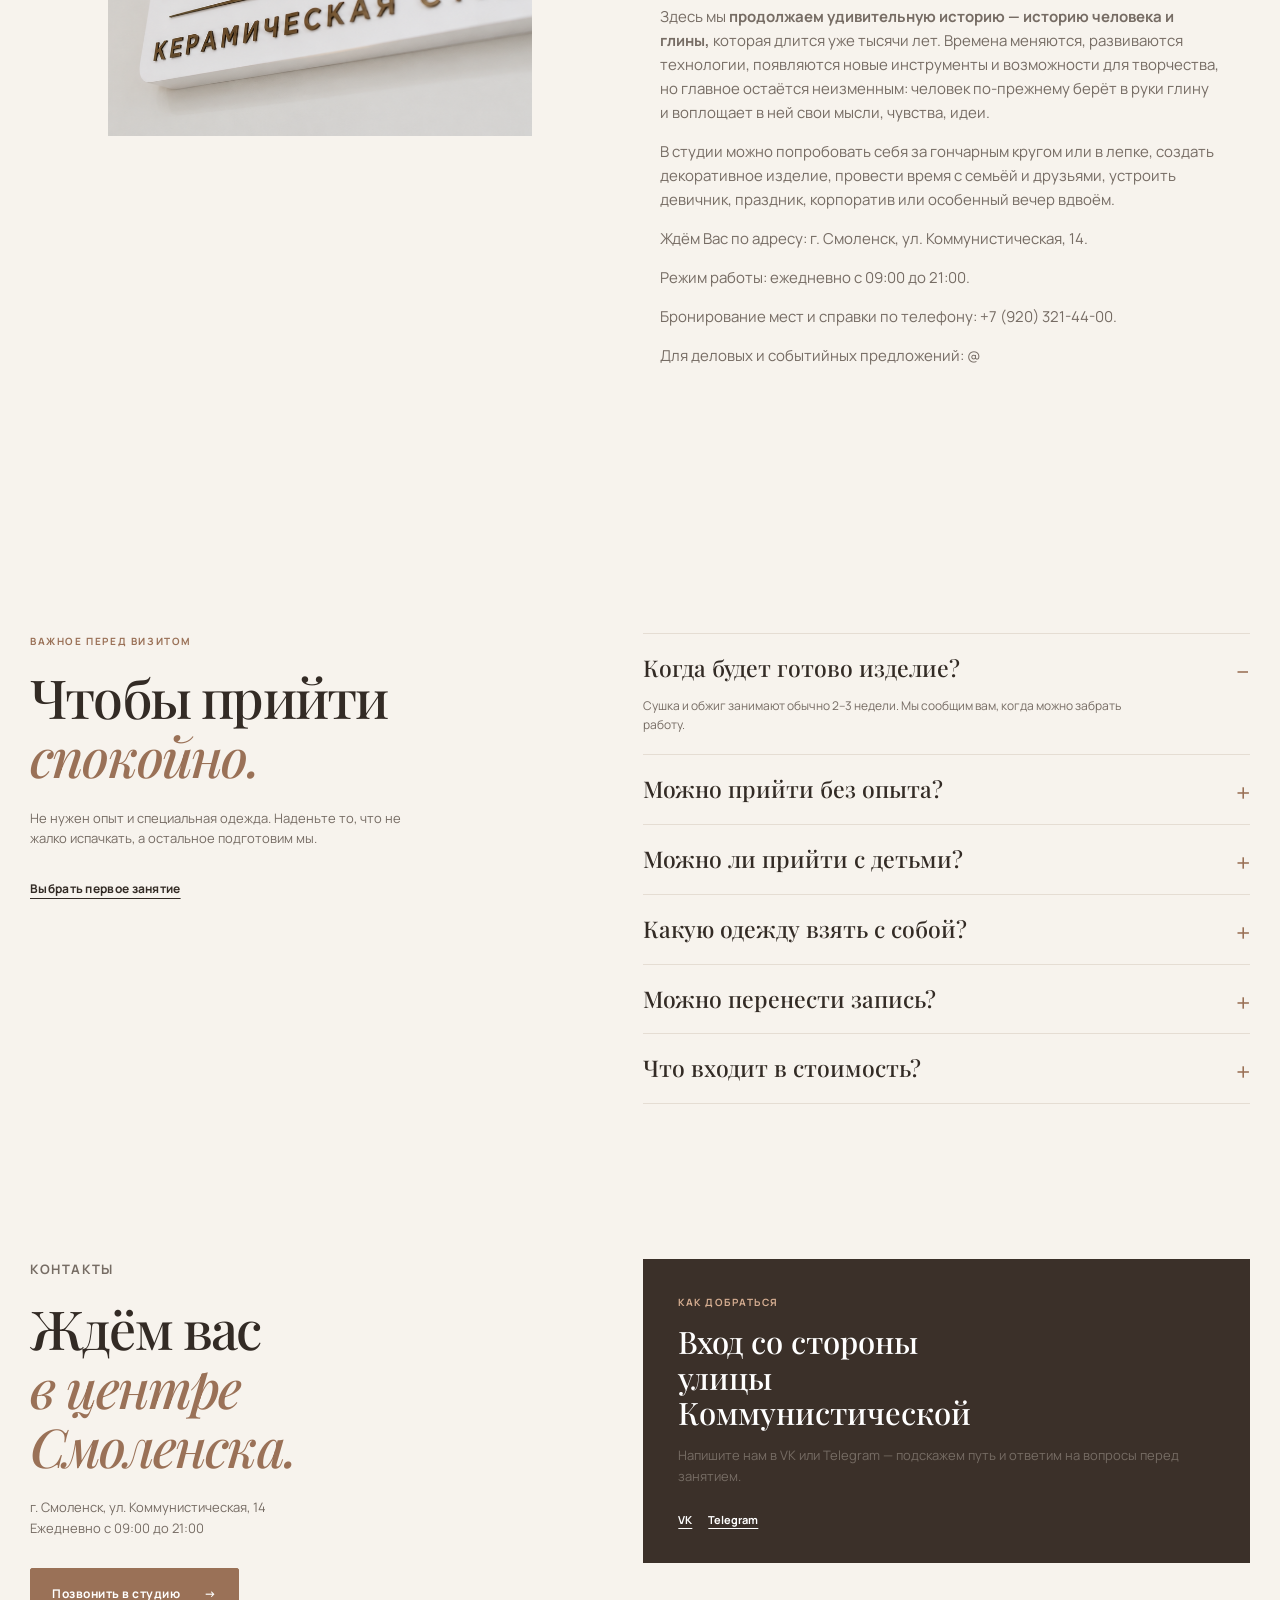
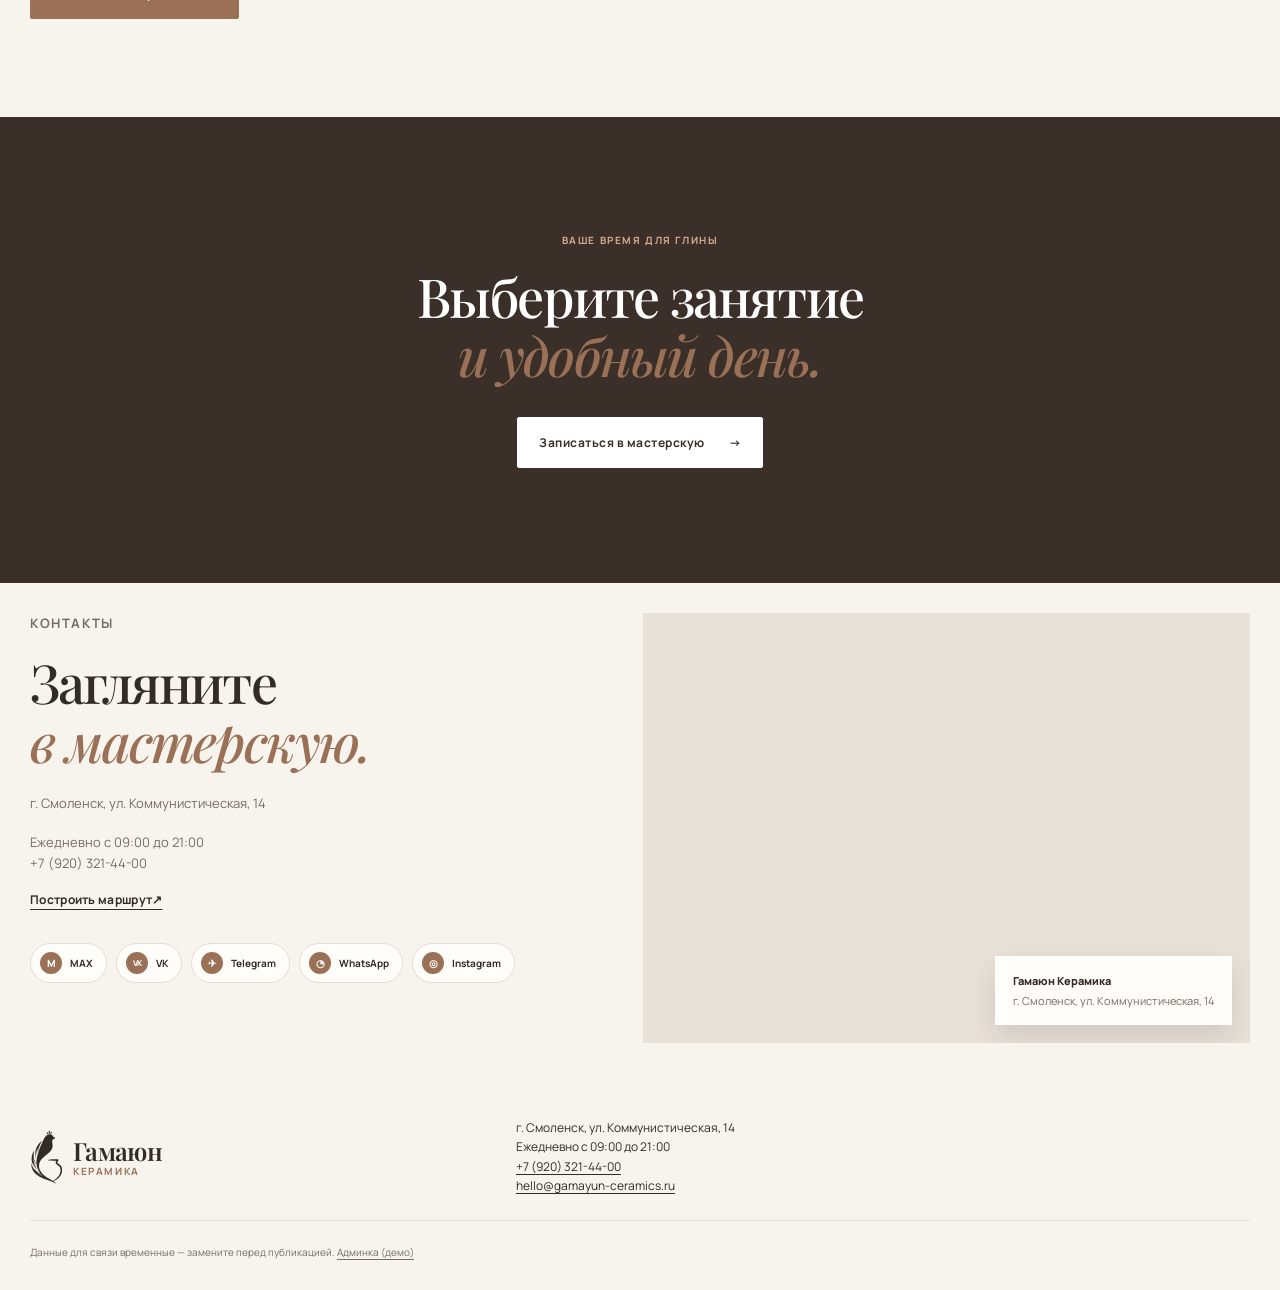
==== commit f4f2eadb: "Add MAX and reorder footer social buttons" ====
--- a/index.html
+++ b/index.html
@@ -164,10 +164,11 @@
         <p>Ежедневно с 09:00 до 21:00<br><a href="tel:+79203214400">+7 (920) 321-44-00</a></p>
         <a class="text-link map-link" href="https://yandex.ru/maps/?text=%D0%A1%D0%BC%D0%BE%D0%BB%D0%B5%D0%BD%D1%81%D0%BA%2C%20%D1%83%D0%BB%D0%B8%D1%86%D0%B0%20%D0%9A%D0%BE%D0%BC%D0%BC%D1%83%D0%BD%D0%B8%D1%81%D1%82%D0%B8%D1%87%D0%B5%D1%81%D0%BA%D0%B0%D1%8F%2C%2014" target="_blank" rel="noopener">Построить маршрут <span aria-hidden="true">↗</span></a>
         <div class="social-links" aria-label="Социальные сети">
-          <a href="#" aria-label="Instagram" title="Instagram"><span>◎</span><b>Instagram</b></a>
+          <a role="link" aria-disabled="true" aria-label="MAX — ссылка скоро появится" title="MAX — ссылка скоро появится"><span>M</span><b>MAX</b></a>
           <a href="#" aria-label="VK" title="VK"><span>VK</span><b>VK</b></a>
           <a href="https://t.me/gamker67" target="_blank" rel="noopener noreferrer" aria-label="Telegram" title="Telegram — @gamker67"><span>✈</span><b>Telegram</b></a>
           <a href="https://wa.me/79203214400" target="_blank" rel="noopener noreferrer" aria-label="WhatsApp" title="WhatsApp — +7 (920) 321-44-00"><span>◔</span><b>WhatsApp</b></a>
+          <a href="#" aria-label="Instagram" title="Instagram"><span>◎</span><b>Instagram</b></a>
         </div>
       </div>
       <div class="contact-map">
